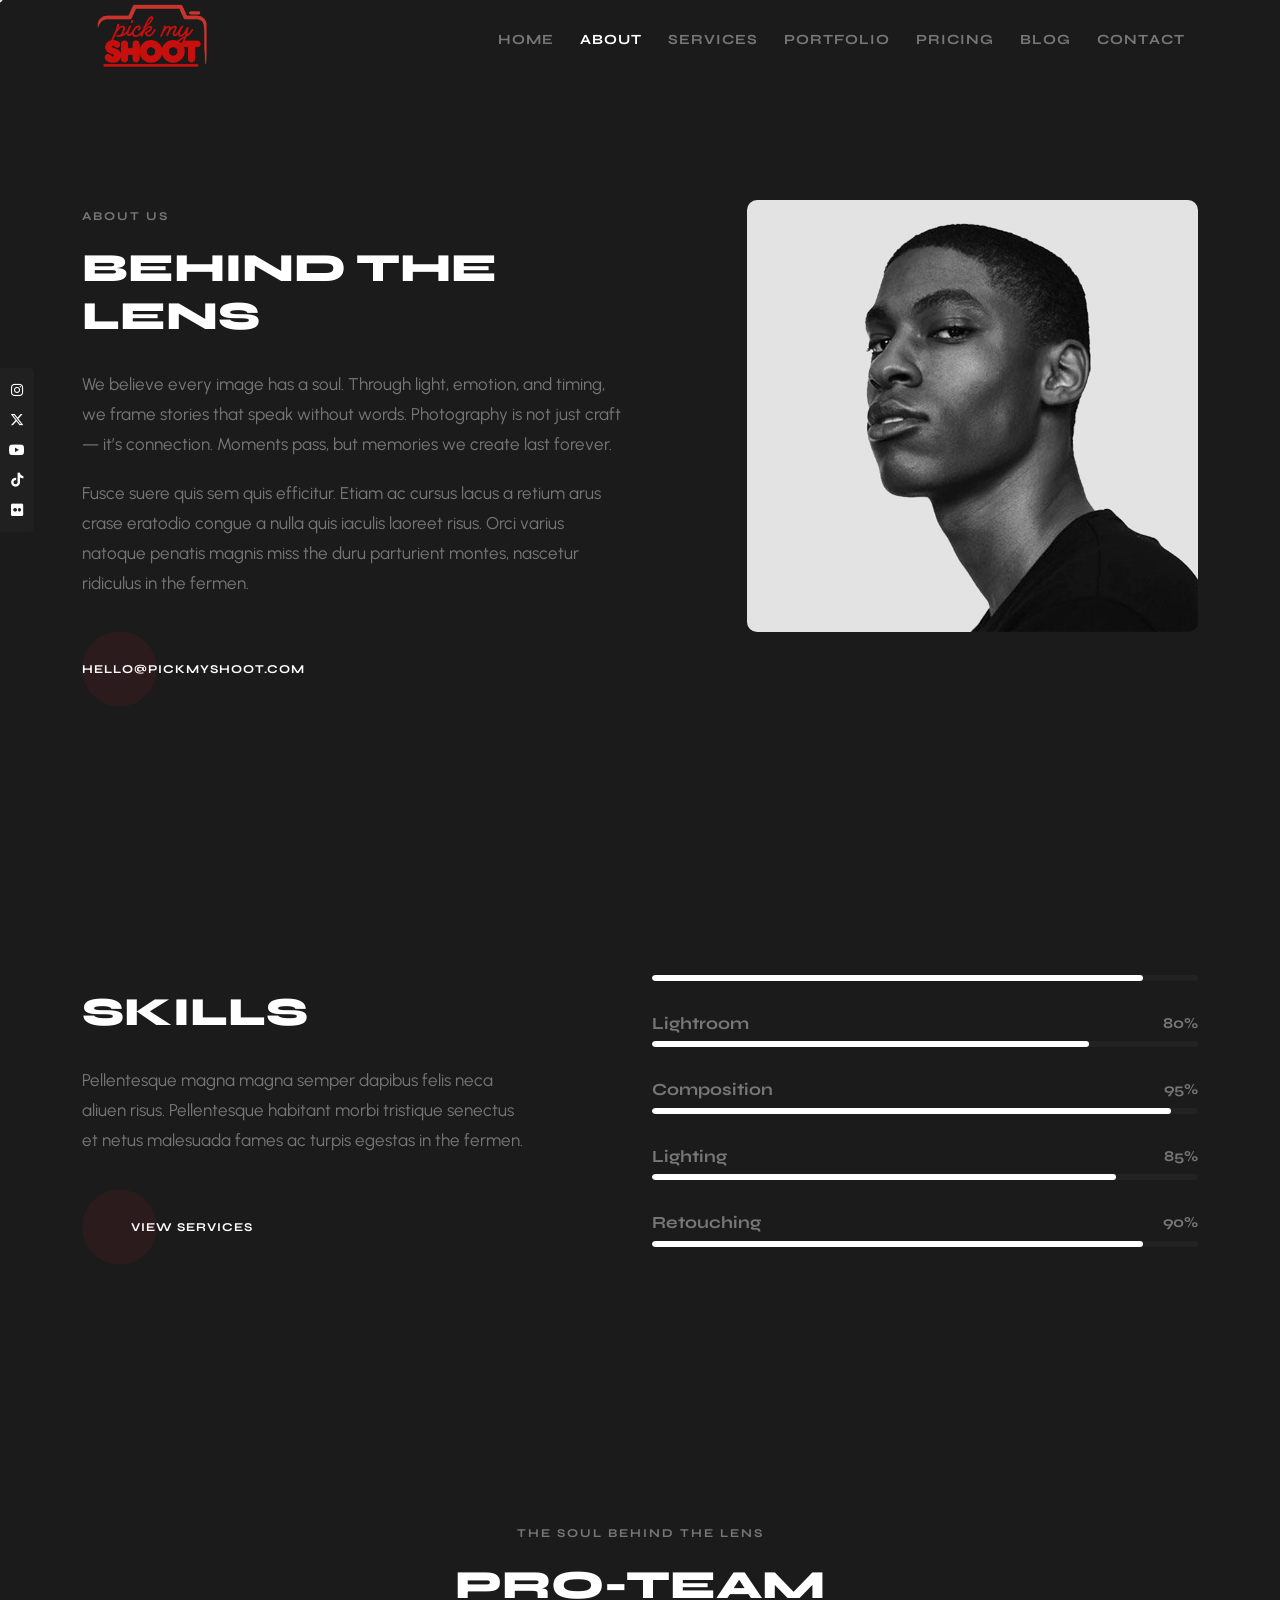
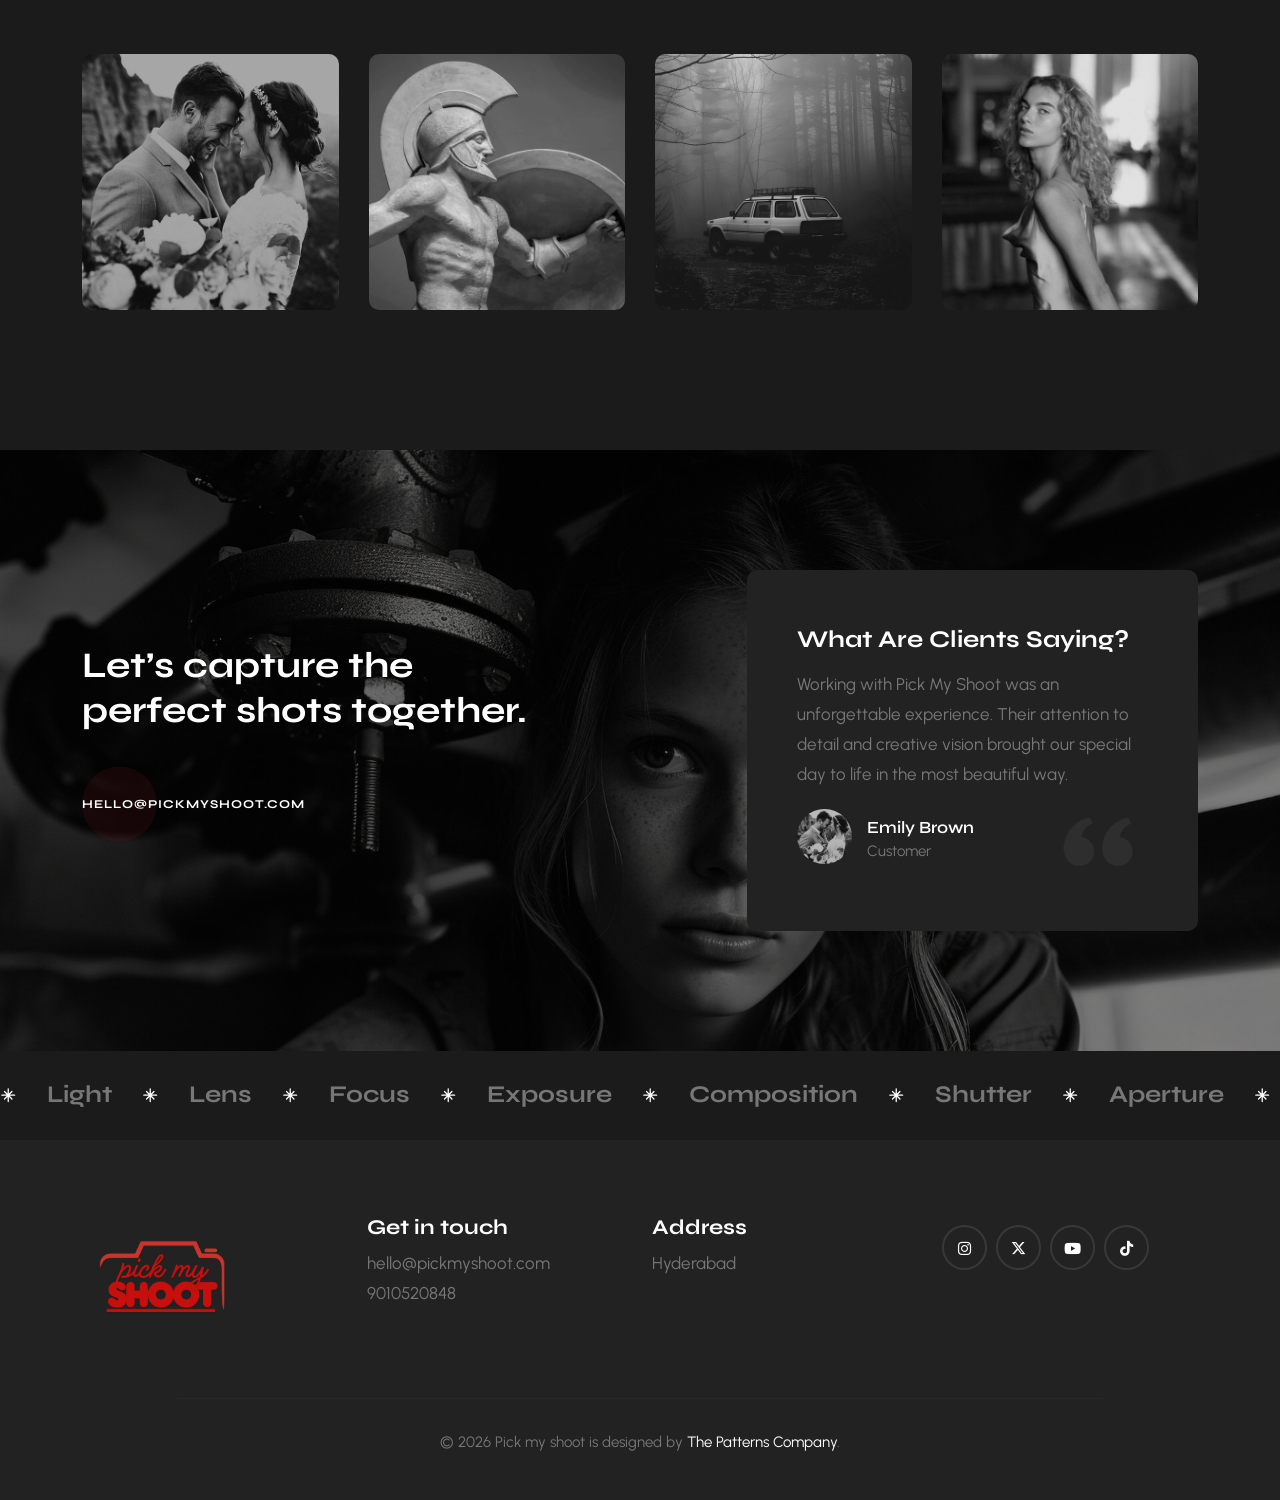
==== about.html @ 2ded4d7b "bbh" ====
<!DOCTYPE html>
<html lang="en">

<head>
    <meta charset="utf-8">
    <meta http-equiv="X-UA-Compatible" content="IE=edge">
    <meta name="viewport" content="width=device-width, initial-scale=1">
    <title>Pick My Shoot - Photography Portfolio</title>
    <meta name="description"
        content="Pick My Shoot is a modern and elegant photography portfolio platform designed for creatives, photographers, and visual artists.">
    <meta name="keywords" content="photography, portfolio, gallery, fullscreen, creative, responsive, pick my shoot">
    
    <link rel="icon" type="image/x-icon" href="asset/logo.png">
    <link rel="preconnect" href="https://fonts.googleapis.com">
    <link rel="preconnect" href="https://fonts.gstatic.com" crossorigin>
    <link
        href="https://fonts.googleapis.com/css2?family=Syne:wght@400..800&family=Urbanist:ital,wght@0,100..900;1,100..900&display=swap"
        rel="stylesheet">
    <link rel="stylesheet" href="css/plugins.css">
    <link rel="stylesheet" href="css/style.css">
</head>

<body>
    <!-- Preloader -->
    <div class="preloader-bg"></div>
    <div id="preloader">
        <div id="preloader-status">
            <div class="preloader-position loader"> <span></span> </div>
        </div>
    </div>
    <!-- Progress scroll totop -->
    <div class="progress-wrap cursor-pointer">
        <svg class="progress-circle svg-content" width="100%" height="100%" viewBox="-1 -1 102 102">
            <path d="M50,1 a49,49 0 0,1 0,98 a49,49 0 0,1 0,-98" />
        </svg>
    </div>
    <!-- Cursor -->
    <div class="cursor js-cursor"></div>
    <!-- Social Icons -->
    <div class="social-ico-block"> <a href="#" target="_blank" class="social-ico"><i
                class="fa-brands fa-instagram"></i></a> <a href="#" target="_blank" class="social-ico"><i
                class="fa-brands fa-x-twitter"></i></a> <a href="#" target="_blank" class="social-ico"><i
                class="fa-brands fa-youtube"></i></a> <a href="#" target="_blank" class="social-ico"><i
                class="fa-brands fa-tiktok"></i></a> <a href="#" target="_blank" class="social-ico"><i
                class="fa-brands fa-flickr"></i></a> </div>
    <!-- Navbar -->
    <nav class="navbar navbar-expand-lg">
        <div class="container">
            <!-- Logo -->
            <div class="logo-wrapper">
                <a class="logo" href="index.html"><img src="asset/logo.png" class="logo-img" alt=""></a>
                <!-- <div class="logo"><h2>Gl<span>oo</span>m</h2></div> -->
            </div>
            <!-- Button -->
            <button class="navbar-toggler collapsed" type="button" data-bs-toggle="collapse" data-bs-target="#navbar"
                aria-controls="navbar" aria-expanded="false" aria-label="Toggle navigation"> <span
                    class="navbar-toggler-icon"><i class="ti-menu"></i></span> </button>
            <!-- Menu -->
            <div class="collapse navbar-collapse" id="navbar">
                <ul class="navbar-nav ms-auto">
                    <li class="nav-item"><a class="nav-link" href="index.html"><span
                                class="rolling-text">Home</span></a></li>
                    <li class="nav-item"><a class="nav-link active" href="about.html"><span
                                class="rolling-text">About</span></a></li>
                    <li class="nav-item"><a class="nav-link" href="services.html"><span
                                class="rolling-text">Services</span></a></li>
                    <li class="nav-item"><a class="nav-link" href="portfolio.html"><span
                                class="rolling-text">Portfolio</span></a></li>
                    <li class="nav-item"><a class="nav-link" href="price.html"><span
                                class="rolling-text">Pricing</span></a></li>
                    <li class="nav-item"><a class="nav-link" href="blog.html"><span class="rolling-text">Blog</span></a>
                    </li>
                    <li class="nav-item"><a class="nav-link" href="contact.html"><span
                                class="rolling-text">Contact</span></a></li>
                </ul>
            </div>
        </div>
    </nav>
    <!-- About  -->
    <section class="section-padding">
        <div class="container">
            <div class="row">
                <div class="col-md-6">
                    <h6 class="wow" data-splitting>About Us</h6>
                    <h1 class="wow" data-splitting>Behind the lens</h1>
                    <p class="mt-30 wow fadeInUp" data-wow-delay="0.3s"> We believe every image has a soul. Through
                        light, emotion, and timing, we frame stories that speak without words. Photography is not just
                        craft — it’s connection. Moments pass, but memories we create last forever. </p>
                    <p class="wow fadeInUp" data-wow-delay="0.6s"> Fusce suere quis sem quis efficitur. Etiam ac cursus
                        lacus a retium arus crase eratodio congue a nulla quis iaculis laoreet risus. Orci varius
                        natoque penatis magnis miss the duru parturient montes, nascetur ridiculus in the fermen. </p>
                    <div class="btn-wrap wow fadeInUp text-left mt-30 mb-30" data-wow-delay="0.9s">
                        <div class="btn-link"> <a href="mailto:hello@pickmyshoot.com">hello@pickmyshoot.com</a> <span
                                class="btn-block color1 animation-bounce"></span> </div>
                    </div>
                </div>
                <div class="col-md-5 offset-md-1">
                    <div class="reveal-effect"><img src="images/about.jpg" class="img-fluid br-10px" alt="Pick My Shoot"
                            loading="lazy"></div>
                </div>
            </div>
        </div>
    </section>
    <!-- Skills -->
    <section id="skills" class="section-padding">
        <div class="container">
            <div class="row">
                <div class="col-md-5">
                    <h6 class="wow" data-splitting>Mastery in every frame</h6>
                    <h1 class="wow" data-splitting>Skills</h1>
                    <p class="mt-30 wow fadeInUp" data-wow-delay="0.3s"> Pellentesque magna magna semper dapibus felis
                        neca aliuen risus. Pellentesque habitant morbi tristique senectus et netus malesuada fames ac
                        turpis egestas in the fermen. </p>
                    <div class="btn-wrap wow fadeInUp text-left mt-30 mb-30" data-wow-delay="0.6s">
                        <div class="btn-link"> <a href="#">View services</a> <span
                                class="btn-block color1 animation-bounce"></span> </div>
                    </div>
                </div>
                <div class="col-md-6 offset-md-1">
                    <p class="bar-title wow fadeInUp" data-wow-delay="0.9s"> Photoshop <span class="percent">90%</span>
                    </p>
                    <div class="bar wow fadeInUp" data-wow-delay="1.2s">
                        <div class="bar-fill"></div>
                    </div>
                    <p class="bar-title wow fadeInUp" data-wow-delay="1.5s"> Lightroom <span class="percent">80%</span>
                    </p>
                    <div class="bar wow fadeInUp" data-wow-delay="1.8s">
                        <div class="bar-fill"></div>
                    </div>
                    <p class="bar-title wow fadeInUp" data-wow-delay="2.1s"> Composition <span
                            class="percent">95%</span> </p>
                    <div class="bar wow fadeInUp" data-wow-delay="2.4s">
                        <div class="bar-fill"></div>
                    </div>
                    <p class="bar-title wow fadeInUp" data-wow-delay="2.7s"> Lighting <span class="percent">85%</span>
                    </p>
                    <div class="bar wow fadeInUp" data-wow-delay="3.0s">
                        <div class="bar-fill"></div>
                    </div>
                    <p class="bar-title wow fadeInUp" data-wow-delay="3.3s"> Retouching <span class="percent">90%</span>
                    </p>
                    <div class="bar wow fadeInUp" data-wow-delay="3.6s">
                        <div class="bar-fill"></div>
                    </div>
                </div>
            </div>
        </div>
    </section>
    <!-- Team -->
    <section class="team section-padding">
        <div class="container">
            <div class="row">
                <div class="col-md-12 mb-45 text-center">
                    <h6 class="wow" data-splitting>The Soul Behind the Lens</h6>
                    <h1 class="wow" data-splitting>Pro-team</h1>
                </div>
            </div>
            <div class="row">
                <div class="col-md-12">
                    <div class="owl-carousel owl-theme">
                        <div class="item">
                            <div class="img"><a href="#"><img src="images/1.jpg" alt="" loading="lazy"></a></div>
                            <div class="bg"></div>
                            <div class="con">
                                <a href="#">
                                    <div class="title"><span>Olivia</span></div>
                                    <div class="subtitle"><span>Lead Photographer</span></div>
                                </a>
                            </div>
                        </div>
                        <div class="item">
                            <div class="img"><a href="#"><img src="images/2.jpg" alt="" loading="lazy"></a></div>
                            <div class="bg"></div>
                            <div class="con">
                                <a href="#">
                                    <div class="title"><span>James</span></div>
                                    <div class="subtitle"><span>Fashion Photographer</span></div>
                                </a>
                            </div>
                        </div>
                        <div class="item">
                            <div class="img"><a href="#"><img src="images/3.jpg" alt="" loading="lazy"></a></div>
                            <div class="bg"></div>
                            <div class="con">
                                <a href="#">
                                    <div class="title"><span>Sophia</span></div>
                                    <div class="subtitle"><span>Wedding Photographer</span></div>
                                </a>
                            </div>
                        </div>
                        <div class="item">
                            <div class="img"><a href="#"><img src="images/4.jpg" alt="" loading="lazy"></a></div>
                            <div class="bg"></div>
                            <div class="con">
                                <a href="#">
                                    <div class="title"><span>Frank</span></div>
                                    <div class="subtitle"><span>Portrait Photographer</span></div>
                                </a>
                            </div>
                        </div>
                        <div class="item">
                            <div class="img"><a href="#"><img src="images/01.jpg" alt="" loading="lazy"></a></div>
                            <div class="bg"></div>
                            <div class="con">
                                <a href="#">
                                    <div class="title"><span>Emma</span></div>
                                    <div class="subtitle"><span>Lighting Specialist</span></div>
                                </a>
                            </div>
                        </div>
                        <div class="item">
                            <div class="img"><a href="#"><img src="images/02.jpg" alt="" loading="lazy"></a></div>
                            <div class="bg"></div>
                            <div class="con">
                                <a href="#">
                                    <div class="title"><span>Emily</span></div>
                                    <div class="subtitle"><span>Drone Photographer</span></div>
                                </a>
                            </div>
                        </div>
                    </div>
                </div>
            </div>
        </div>
    </section>
    <!-- Testiominals -->
    <section id="testimonials" class="testimonials">
        <div class="background bg-img bg-imgfixed section-padding" data-overlay-dark="5"
            data-background="images/01.jpg">
            <div class="container">
                <div class="row align-items-center">
                    <!-- Work together -->
                    <div class="col-md-5 mb-30">
                        <h4 class="wow" data-splitting>Let’s capture the perfect shots together.</h4>
                        <div class="btn-wrap mt-30 text-left wow fadeInUp" data-wow-delay=".9s">
                            <div class="btn-link"><a href="mailto:hello@pickmyshoot.com">hello@pickmyshoot.com</a><span
                                    class="btn-block color3 animation-bounce"></span></div>
                        </div>
                    </div>
                    <!-- Testiominals -->
                    <div class="col-md-5 offset-md-2">
                        <div class="testimonials-box">
                            <h5>What Are Clients Saying?</h5>
                            <div class="owl-carousel owl-theme">
                                <div class="item">
                                    <p>Working with Pick My Shoot was an unforgettable experience. Their attention to
                                        detail and
                                        creative vision brought our special day to life in the most beautiful way.</p>
                                    <span class="quote"><img src="images/quot.png" alt="" loading="lazy"></span>
                                    <div class="info">
                                        <div class="author-img"> <img src="images/1.jpg" alt="" loading="lazy">
                                        </div>
                                        <div class="cont">
                                            <h6>Emily Brown</h6> <span>Customer</span>
                                        </div>
                                    </div>
                                </div>
                                <div class="item">
                                    <p>Working with Pick My Shoot was an unforgettable experience. Their attention to
                                        detail and
                                        creative vision brought our special day to life in the most beautiful way.</p>
                                    <span class="quote"><img src="images/quot.png" alt="" loading="lazy"></span>
                                    <div class="info">
                                        <div class="author-img"> <img src="images/2.jpg" alt="" loading="lazy">
                                        </div>
                                        <div class="cont">
                                            <h6>Jason White</h6> <span>Customer</span>
                                        </div>
                                    </div>
                                </div>
                            </div>
                        </div>
                    </div>
                </div>
            </div>
        </div>
    </section>
    <!-- Scrolling -->
    <div class="scrolling scrolling-ticker">
        <div class="wrapper">
            <div class="content"> <span><img src="images/asterisk-icon.svg" alt="" loading="lazy">Light</span>
                <span><img src="images/asterisk-icon.svg" alt="" loading="lazy">Lens</span> <span><img
                        src="images/asterisk-icon.svg" alt="" loading="lazy">Focus</span> <span><img
                        src="images/asterisk-icon.svg" alt="" loading="lazy">Exposure</span> <span><img
                        src="images/asterisk-icon.svg" alt="" loading="lazy">Composition</span> <span><img
                        src="images/asterisk-icon.svg" alt="" loading="lazy">Shutter</span> <span><img
                        src="images/asterisk-icon.svg" alt="" loading="lazy">Aperture</span> <span><img
                        src="images/asterisk-icon.svg" alt="" loading="lazy">Contrast</span> <span><img
                        src="images/asterisk-icon.svg" alt="" loading="lazy">Frame</span> <span><img
                        src="images/asterisk-icon.svg" alt="" loading="lazy">Portrai</span> <span><img
                        src="images/asterisk-icon.svg" alt="" loading="lazy">Capture</span> <span><img
                        src="images/asterisk-icon.svg" alt="" loading="lazy">Moment</span> <span><img
                        src="images/asterisk-icon.svg" alt="" loading="lazy">Perspective</span> <span><img
                        src="images/asterisk-icon.svg" alt="" loading="lazy">Emotion</span>
            </div>
            <div class="content"> <span><img src="images/asterisk-icon.svg" alt="" loading="lazy">Light</span>
                <span><img src="images/asterisk-icon.svg" alt="" loading="lazy">Lens</span> <span><img
                        src="images/asterisk-icon.svg" alt="" loading="lazy">Focus</span> <span><img
                        src="images/asterisk-icon.svg" alt="" loading="lazy">Exposure</span> <span><img
                        src="images/asterisk-icon.svg" alt="" loading="lazy">Composition</span> <span><img
                        src="images/asterisk-icon.svg" alt="" loading="lazy">Shutter</span> <span><img
                        src="images/asterisk-icon.svg" alt="" loading="lazy">Aperture</span> <span><img
                        src="images/asterisk-icon.svg" alt="" loading="lazy">Contrast</span> <span><img
                        src="images/asterisk-icon.svg" alt="" loading="lazy">Frame</span> <span><img
                        src="images/asterisk-icon.svg" alt="" loading="lazy">Portrai</span> <span><img
                        src="images/asterisk-icon.svg" alt="" loading="lazy">Capture</span> <span><img
                        src="images/asterisk-icon.svg" alt="" loading="lazy">Moment</span> <span><img
                        src="images/asterisk-icon.svg" alt="" loading="lazy">Perspective</span> <span><img
                        src="images/asterisk-icon.svg" alt="" loading="lazy">Emotion</span>
            </div>
        </div>
    </div>
    <!-- Footer -->
    <footer class="footer-section">
        <div class="container">
            <div class="row justify-content-center">
                <div class="col-lg-3 col-md-12"><a href="index.html"><img src="asset/logo.png" alt=""></a></div>
                <div class="col-lg-3 col-md-12">
                    <h5>Get in touch</h5>
                    <p>hello@pickmyshoot.com
                        <br>9010520848
                    </p>
                </div>
                <div class="col-lg-3 col-md-12">
                    <h5>Address</h5>
                    <p>Hyderabad</p>
                </div>
                <div class="col-lg-3 col-md-12">
                    <ul class="footer-social-link">
                        <li><a href="#" target="_blank"><i class="fa-brands fa-instagram"></i></a></li>
                        <li><a href="#" target="_blank"><i class="fa-brands fa-x-twitter"></i></a></li>
                        <li><a href="#" target="_blank"><i class="fa-brands fa-youtube"></i></a></li>
                        <li><a href="#" target="_blank"><i class="fa-brands fa-tiktok"></i></a></li>
                    </ul>
                </div>
            </div>
            <div class="row justify-content-center">
                <div class="col-md-10 text-center">
                    <p class="mb-0 copyright">© 2026 Pick my shoot is designed by <a href="https://thepatternscompany.com/"
                            target="_blank">The Patterns Company</a>.</p>
                </div>
            </div>
        </div>
    </footer>
    <!-- jQuery -->
    <script src="js/jquery-3.7.1.min.js"></script>
    <script src="js/jquery-migrate-3.5.0.min.js"></script>
    <script src="js/imagesloaded.pkgd.min.js"></script>
    <script src="js/jquery.isotope.v3.0.2.js"></script>
    <script src="js/popper.min.js"></script>
    <script src="js/bootstrap.min.js"></script>
    <script src="js/owl.carousel.min.js"></script>
    <script src="js/jquery.magnific-popup.min.js"></script>
    <script src="js/YouTubePopUp.js"></script>
    <script src="js/jquery.easing.1.3.js"></script>
    <script src="js/scrollIt.min.js"></script>
    <script src="js/wow.js"></script>
    <script src="js/custom.js"></script>
</body>

</html>
---- css/style.css ----
/* ------------------------------------------------
1. General style
2. Owl-Theme custom style
3. Preloader style
4. Cursor & Drag style
5. Navbar style
6. Header style
7. Parallax Header style
8. Slider Fade & Slider style
9. Video Background style
10. Kenburns SlideShow style
11. For Images Reveal Effect style
12. Text Animation style
13. For Images Imago Effect style
14. Scrolling Style
15. Page Header Banner style
16. Section style
17. Team style
18. Team Details style
19. Skills Bar style
20. Services style
21. Portfolio style
22. Process style
23. Process 2 style
24. Gallery style
25. Gallery 2 style
26. Price style
27. YouTube PopUp style
28. Gallery Video style
29. Accordion Box (for Faqs) style
30. Testimonials style
31. Blog style
32. Post style
33. Prev and Next style
34. 404 Page style
35. Contact style
36. Button style
37. Social Icons style
38. toTop Button style
39. Footer style
40. Overlay Effect Bg Image style
41. Media Query style
------------------------------------------------ */

/* ======= General style ======= */
html,
body {
    -moz-osx-font-smoothing: grayscale;
    -webkit-font-smoothing: antialiased;
    -moz-font-smoothing: antialiased;
    font-smoothing: antialiased;
}
body {
    font-family: 'Urbanist', sans-serif;
    color: #777;
    font-size: 17px;
    line-height: 1.75em;
    font-weight: 400;
    background: #1b1b1b;
}
img {
    width: 100%;
    height: auto;
}
/* typography */
/* headings */
h1 {
    font-size: 60px;
}
h2 {
    font-size: 48px;
}
h3 {
    font-size: 36px;
}
h4 {
    font-size: 30px;
}
h5 {
    font-size: 24px;
}
h6 {
    font-size: 21px;
}
h1,
h2,
h3,
h4,
h5,
h6 {
    color: #777;
    font-family: 'Syne', sans-serif;
    font-weight: 700;
    line-height: 1.25em;
}
/* paragraph */
p {
    font-family: 'Urbanist', sans-serif;
    font-size: 17px;
    line-height: 1.75em;
    margin: 0 0 20px;
    color: #777;
    font-weight: 400;
}
/* lists */
ul {
    list-style-type: none;
}
/* links */
a {
    color: #fff;
    text-decoration: none;
}
a:hover {
    text-decoration: none;
    color: #fff;
}
a:link {
    text-decoration: none;
}
a:focus {
    outline: none;
}
img {
    width: 100%;
    height: auto;
    width: 100%;
    height: auto;
    -webkit-transition: all 0.5s;
    -o-transition: all 0.5s;
    transition: all 0.5s;
}
/* form element */
button,
input,
optgroup,
select,
textarea {
    font-family: 'Syne', sans-serif;
}
input[type="password"]:focus,
input[type="email"]:focus,
input[type="text"]:focus,
input[type="file"]:focus,
input[type="radio"]:focus,
input[type="checkbox"]:focus,
textarea:focus {
    outline: none;
}
input[type="password"],
input[type="email"],
input[type="text"],
input[type="file"],
textarea {
    max-width: 100%;
    margin-bottom: 20px;
    padding: 15px 0;
    height: auto;
    background-color: transparent;
    -webkit-box-shadow: none;
    box-shadow: none;
    border-width: 0 0 2px;
    border-style: solid;
    display: block;
    width: 100%;
    line-height: 1.5em;
    font-family: 'Syne', sans-serif;
    font-size: 17px;
    font-weight: 400;
    color: #777;
    background-image: none;
    border-bottom: 2px solid rgba(255, 255, 255, 0.05);
    border-color: ease-in-out .15s, box-shadow ease-in-out .15s;
}
input:focus,
textarea:focus {
    border-bottom-width: 2px;
    border-color: #fff;
}
/* submit and alert success  */
input[type="submit"],
input[type="reset"],
input[type="button"],
button {
    font-family: 'Syne', sans-serif;
    font-size: 17px;
    font-weight: 400;
    text-shadow: none;
    -webkit-box-shadow: none;
    box-shadow: none;
    line-height: 1.75em;
    -webkit-transition: background-color .15s ease-out;
    transition: background-color .15s ease-out;
    border: none;
    color: #777;
    background: #222222;
    padding: 17px 34px;
    position: relative;
    overflow: hidden;
    cursor: pointer;
}
input[type="submit"]:hover,
input[type="reset"]:hover,
input[type="button"]:hover,
button:hover {
    background: #222222;
    color: #fff;
    border: none;
}
button.mfp-close:hover,
button.mfp-arrow:hover {
    background: transparent;
}
.alert-success {
    background: transparent;
    color: #777;
    border: 2px solid rgba(255, 255, 255, 0.05);
    border-radius: 0px;
}
select {
    padding: 10px;
    border-radius: 5px;
}
th,
tr,
td {
    padding: 10px 0;
}
input[type="radio"],
input[type="checkbox"] {
    display: inline;
}
/* placeholder */
::-webkit-input-placeholder {
    color: #777;
    font-size: 17px;
    font-weight: 400;
}
:-moz-placeholder {
    color: #777;
}
::-moz-placeholder {
    color: #777;
    opacity: 1;
}
:-ms-input-placeholder {
    color: #777;
}

.js .animate-box {
    opacity: 0;
}

/* important css */
.valign {
    display: -webkit-box;
    display: -ms-flexbox;
    display: flex;
    -webkit-box-align: center;
    -ms-flex-align: center;
    align-items: center;
}
.v-middle {
    position: absolute;
    width: 100%;
    top: 50%;
    left: 0;
    -webkit-transform: translate(0%, -50%);
    transform: translate(0%, -50%);
}
.v-middle.zindex-1 {
    z-index: 1;
}
.pb-0 {
    padding-bottom: 0px !important;
}
.pt-0 {
    padding-top: 0px !important;
}
.pt-90 {
    padding-top: 90px !important;
}
.pt-120 {
    padding-top: 120px !important;
}
.pb-90 {
    padding-bottom: 90px !important;
}
.pb-120 {
    padding-bottom: 120px !important;
}
.mt-15 {
    margin-top: 15px;
}
.mt-20 {
    margin-top: 20px;
}
.mt-25 {
    margin-top: 25px;
}
.mt-30 {
    margin-top: 30px;
}
.mt-45 {
    margin-top: 45px;
}
.mt-60 {
    margin-top: 60px;
}
.mb-30 {
    margin-bottom: 30px;
}
.mb-25 {
    margin-bottom: 25px;
}
.mb-45 {
    margin-bottom: 45px;
}
.mb-60 {
    margin-bottom: 60px;
}
.mb-90 {
    margin-bottom: 90px;
}
.bg-fixed {
    background-attachment: fixed;
}
.bg-img {
    background-size: cover;
    background-repeat: no-repeat;
}
.bg-img-position-top {
    background-position: top;
}
.bg-img-position-left {
    background-position: left;
}
.ontop {
    position: relative;
    z-index: 7;
}
.rest {
    padding: 0 !important;
    margin: 0 !important;
}
.d-flex {
    display: flex !important;
}
.full-width {
    width: 100% !important;
}
/* list style */
.ullist {
    display: grid;
    font-size: 17px;
}
.ullist ul {
    position: relative;
    float: left;
    padding: 0px;
}
.ullist ul li {
    position: relative;
    line-height: 1.5em;
    margin-bottom: 10px;
    padding-left: 25px;
}
.ullist ul li:before {
    content: "\e64c";
    font-family: "Themify";
    position: absolute;
    left: 0;
    top: -1px;
    color: #fff;
    font-weight: 400;
    font-size: 13px;
}
.br-10px {
    border-radius: 10px;
}
/* bg img fixed style */
.bg-img {
    background-size: cover;
    background-repeat: no-repeat;
}
.bg-imgfixed {
    background-attachment: fixed;
}
.br-5px {
    border-radius: 5px;
}
.br-10px {
    border-radius: 10px;
}
/* image grayscale */
.img-grayscale img {
    -webkit-filter: grayscale(100%);
    -webkit-transition: .4s ease-in-out;
    -moz-filter: grayscale(100%);
    -moz-transition: .4s ease-in-out;
    -o-filter: grayscale(100%);
    -o-transition: .4s ease-in-out
}
.img-grayscale:hover img {
    -webkit-filter: grayscale(0%);
    -moz-filter: grayscale(0%);
    -o-filter: grayscale(0%)
}

/* ======= Owl-Theme custom style ======= */
.owl-theme {
    position: relative;
}
.owl-theme .owl-nav.disabled + .owl-dots {
    margin-top: 20px;
    line-height: 1.5;
    display: block;
    outline: none;
}
.owl-theme .owl-dots {
    margin-top: 20px;
}
.owl-theme .owl-dots .owl-dot span {
    width: 15px;
    height: 15px;
    margin: 0 3px;
    border-radius: 50%;
    background: #333;
    border: 1px solid #333;
}
.owl-theme .owl-dots .owl-dot.active span,
.owl-theme .owl-dots .owl-dot:hover span {
    background: #777;
    border: 1px solid #777;
}
/* owl-nav */
.owl-theme .owl-nav {
    position: absolute;
    top: 38%;
    left: 50%;
    width: 100vw; /* tarayıcı genişliği */
    transform: translate(-50%, -50%);
    pointer-events: none;
}
/* button */
.owl-theme .owl-nav [class*=owl-] {
    position: absolute;
    width: 55px;
    height: 55px;
    line-height: 48px;
    background: rgba(255, 255, 255, 0.05);
    border-radius: 50%;
    color: #fff;
    font-size: 12px;
    cursor: pointer;
    transition: all 0.2s ease-in-out;
    opacity: 0;
    pointer-events: all;
}
.owl-theme .owl-nav [class*=owl-]:hover {
    background: #fff;
    color: #222;
}
.owl-theme:hover .owl-nav [class*=owl-] {
    opacity: 1;
}
/* prev-next */
.owl-theme .owl-prev {
    position: absolute;
    left: 35px;
}
.owl-theme .owl-next {
    position: absolute;
    right: 35px;
}
.owl-theme .owl-nav {
    z-index: 10;
}
.owl-theme .owl-prev span,
.owl-theme .owl-next span {
    position: absolute;
    top: 50%;
    left: 50%;
    transform: translate(-50%, -50%);
}
@media (max-width: 768px) {
    .owl-theme .owl-nav {
        width: 100%;
    }
    .owl-theme .owl-prev {
        left: 10px;
    }
    .owl-theme .owl-next {
        right: 10px;
    }
}
.testimonials .owl-theme .owl-nav {
    display: none !important;
}


/* ======= Preloader style ======= */
.preloader-bg,
#preloader {
    position: fixed;
    width: 100%;
    height: 100%;
    overflow: hidden;
    background: #1b1b1b;
    z-index: 999999;
}
#preloader {
    display: table;
    table-layout: fixed;
}
#preloader-status {
    display: table-cell;
    vertical-align: middle;
}
.preloader-position {
    position: relative;
    margin: 0 auto;
    text-align: center;
    -webkit-box-sizing: border-box;
    -moz-box-sizing: border-box;
    -ms-box-sizing: border-box;
    -o-box-sizing: border-box;
    box-sizing: border-box;
}
.loader {
    position: relative;
    width: 80px;
    height: 80px;
    left: 50%;
    top: auto;
    margin-left: -40px;
    margin-top: 2px;
    -webkit-animation: rotate 1s infinite linear;
    -moz-animation: rotate 1s infinite linear;
    -ms-animation: rotate 1s infinite linear;
    -o-animation: rotate 1s infinite linear;
    animation: rotate 1s infinite linear;
    border: 2px solid #282828;
    -webkit-border-radius: 50%;
    -moz-border-radius: 50%;
    -ms-border-radius: 50%;
    -o-border-radius: 50%;
    border-radius: 50%;
}
.loader span {
    position: absolute;
    width: 80px;
    height: 80px;
    top: -2px;
    left: -2px;
    border: 2px solid transparent;
    border-top: 2px solid #fff;
    -webkit-border-radius: 50%;
    -moz-border-radius: 50%;
    -ms-border-radius: 50%;
    -o-border-radius: 50%;
    border-radius: 50%;
}
@-webkit-keyframes rotate {
    0% {
        -webkit-transform: rotate(0deg);
    }
    100% {
        -webkit-transform: rotate(360deg);
    }
}
@keyframes rotate {
    0% {
        transform: rotate(0deg);
    }
    100% {
        transform: rotate(360deg);
    }
}


/* ======= Cursor & Drag style  ======= */
.cursor {
    position: fixed;
    top: -40px;
    left: -40px;
    pointer-events: none;
    z-index: 9999;
    mix-blend-mode: difference;
}
.cursor:before {
    content: "";
    width: 75px;
    height: 75px;
    display: flex;
    flex-wrap: wrap;
    justify-content: center;
    align-items: center;
    border-radius: 50%;
    background: #fff;
    border: 1px solid #fff;
    transition: all ease 0.15s;
    transform: scale(0.15);
}
.cursor.light:before {
    transform: scale(1);
    background: transparent;
}
.cursor.drag {
    mix-blend-mode: unset;
}
.cursor.drag:before {
    transform: scale(1);
    background: #fff;
    border-color: transparent;
}
.cursor.drag:before {
    content: "\e658";
    font-family: "Themify";
    font-size: 21px;
    color: #1b1b1b;
}
.line {
    fill: none;
    stroke: #fff;
    stroke-width: 3;
    transition: stroke-dasharray 600ms cubic-bezier(0.4, 0, 0.2, 1), stroke-dashoffset 600ms cubic-bezier(0.4, 0, 0.2, 1);
}


/* ======= Navbar style ======= */
.navbar {
    display: flex;
    align-items: center;
    position: relative;
    margin-top: 0;
    left: 0;
    top: 0;
    width: 100%;
    background: #1b1b1b;
    z-index: 99;
    padding-right: 0;
    padding-left: 0;
    padding-top: 0;
    padding-bottom: 0;
    height: 80px;
    border: none;
}
.navbar-toggler-icon {
    background-image: none;
}
.navbar .navbar-toggler-icon,
.navbar .icon-bar {
    color: #fff;
}
.navbar .navbar-nav .nav-link {
    font-family: "Syne", sans-serif;
    font-size: 14px;
    font-weight: 700;
    color: #777;
    margin: 1px;
    -webkit-transition: all .4s;
    transition: all .4s;
    padding-right: 12px;
    padding-left: 12px;
    text-transform: uppercase;
    line-height: 10px !important;
    letter-spacing: 1px;
    
    display: flex;
}
.navbar .navbar-nav .nav-link .rolling-text {
    height: 30px;
    line-height: 30px;
}
.navbar .navbar-nav .nav-link.nav-color {
    color: #fff;
}
.navbar .navbar-nav .nav-link:hover {
    color: #fff;
}
.navbar .navbar-nav .active {
    color: #fff !important;
}
.navbar .navbar-nav .active i {
    color: #fff;
}
.nav-scroll {
    background: #222;
    padding: 0;
    position: fixed;
    top: -100px;
    left: 0;
    width: 100%;
    -webkit-transition: -webkit-transform .5s;
    transition: -webkit-transform .5s;
    transition: transform .5s;
    transition: transform .5s, -webkit-transform .5s;
    -webkit-transform: translateY(100px);
    transform: translateY(100px);
    border: none;
    margin-top: 0;
    height: 70px;
    box-shadow: 0 2px 10px rgba(0, 0, 0, 0.3);
}
.nav-scroll .navbar-toggler-icon,
.nav-scroll .icon-bar {
    color: #fff;
}
.nav-scroll .navbar-nav .nav-link {
    color: #777;
}
.nav-scroll .navbar-nav .active,
.nav-scroll .navbar-nav .active i {
    color: #fff !important;
}
.nav-scroll .navbar-nav .logo {
    padding: 15px 0;
    color: #fff;
}
.nav-scroll .dropdown .nav-link i {
    color: #777;
}
.nav-scroll .logo-img {
    width: 130px;
}
.nav-scroll .logo-img {
    margin-bottom: 0px;
}
.nav-scroll .logo-wrapper h2 {
    display: block;
    width: 100%;
    margin-bottom: 0;
}
.nav-scroll .logo-wrapper span {
    color: #777;
}
.nav-scroll .logo-wrapper {}
.logo-wrapper {
    display: flex;
    align-items: center;
}
.logo-wrapper h2 {
    font-family: "Syne", sans-serif;
    font-size: 24px;
    font-weight: 800;
    display: block;
    width: 100%;
    position: relative;
    color: #fff;
    margin-bottom: 0;
    text-transform: uppercase;
}
.logo-wrapper span {
    color: #777;
}
.logo {
    padding: 0;
}
.logo-img {
    width: 140px;
    margin-bottom: 0px;
}
.dropdown .nav-link i {
    padding-left: 2px;
    font-size: 9px;
    font-weight: normal;
    color: #777;
    transition: all 0.3s ease-in-out 0s;
    line-height: 30px;
}
.dropdown .nav-link:hover i {
    color: #fff;
}
.navbar .dropdown-menu .dropdown-item {
    padding: 7px 0;
    font-family: "Urbanist", sans-serif;
    font-size: 17px;
    font-weight: 400;
    color: #777;
    position: relative;
    -webkit-transition: all .4s;
    transition: all .4s;
    background-color: transparent;
}
.navbar .dropdown-menu .dropdown-item span {
    display: block;
    cursor: pointer;
}
.navbar .dropdown-menu .dropdown-item i {
    padding: 13px 0 0 5px;
    font-size: 9px;
    font-weight: 400;
    float: right;
}
.navbar .dropdown-menu .dropdown:hover > .dropdown-item,
.navbar .dropdown-menu .dropdown-item.active,
.navbar .dropdown-menu .dropdown-item:hover {
    color: #fff;
}
.navbar .dropdown-toggle::after {
    display: none;
}
.navbar .dropdown-menu li {
    border-bottom: 1px solid rgba(255, 255, 255, 0.01);
}
.navbar .dropdown-menu li:last-child {
    border-bottom: none;
}
/* li hover */
.navbar .dropdown-menu li {
    position: relative;
    display: block;
    -webkit-transition: all 500ms ease;
    transition: all 500ms ease;
}
.navbar .dropdown-menu li:hover {
    padding-left: 5px;
}
.navbar .dropdown-menu .dropdown-menu.pull-left {
    top: 0;
    left: auto;
    right: 100%;
}
/* Navbar Media Query */
@media screen and (min-width: 992px) {
    .navbar .dropdown-menu {
        display: block;
        opacity: 0;
        visibility: hidden;
        -webkit-transform: translateY(20px);
        transform: translateY(20px);
        width: 210px;
        padding: 15px 20px;
        border-radius: 4px;
        border: 0;
        background-color: #222;
        -webkit-transition: all .3s;
        transition: all .3s;
    }
    .navbar .dropdown-menu .dropdown-menu {
        left: calc(100% + 5px);
        top: -13px;
        right: auto;
        min-width: 210px;
        transform: translateY(0);
    }
    .navbar .dropdown:hover > .dropdown-menu {
        opacity: 1;
        visibility: visible;
        -webkit-transform: translateY(0);
        transform: translateY(0);
    }
}

/* Backdrop for Mobile Menu */
.navbar-backdrop {
    position: fixed;
    top: 0;
    left: 0;
    width: 100%;
    height: 100%;
    background: rgba(0, 0, 0, 0.7);
    z-index: 999;
    opacity: 0;
    visibility: hidden;
    transition: all 0.4s ease;
}
.navbar-backdrop.show {
    opacity: 1;
    visibility: visible;
}

/* Toggler Icon Animation */
.navbar-toggler[aria-expanded="true"] .ti-menu:before {
    content: "\e646"; /* themify ti-close icon */
}
        transform: translateY(0);
    }
}
@media screen and (max-width: 991px) {
    .navbar {
        padding-left: 0px;
        padding-right: 0px;
        background: #1b1b1b;
        padding-top: 0px;
        padding-bottom: 0px;
        margin-top: 0;
        height: 100px;
    }
    .nav-scroll {
        background: #1b1b1b;
    }
    .logo-wrapper {
        float: left;
        padding: 30px 15px;
    }
    .nav-scroll .logo-wrapper {
        padding: 30px 15px;
        background-color: transparent;
    }
    .nav-scroll .logo-img {
        width: 160px;
    }
    .navbar .logo {
        text-align: left;
        margin-left: 0px;
    }
    .nav-scroll .logo {}
    .logo-img {
        margin-bottom: 0px;
        width: 160px;
    }
    .navbar button {
        margin-right: 0px;
        outline: none !important;
        background: transparent;
        margin-top: 10px;
        border: none;
    }
    .navbar button:hover {
        background: transparent;
    }
    .navbar button:active,
    .navbar button:focus,
    .navbar button:hover {
        background: transparent;
        outline: none;
        color: transparent !important;
    }
    .navbar .container {
        /* max-width: 100%; */
        padding: 0;
    }
    .navbar .nav-link {
        margin: 0px auto !important;
    }
    .navbar .navbar-nav .nav-link {
        color: #777;
    }
    .nav-scroll .navbar-collapse .nav-link {
        color: #777 !important;
    }
    .nav-scroll .navbar-collapse .active {
        color: #fff !important;
    }
    .nav-scroll .navbar-collapse .rolling-text {
        color: #777 !important;
    }
    .nav-scroll .navbar-collapse .active .rolling-text,
    .nav-scroll .navbar-collapse .rolling-text:hover {
        color: #fff !important;
    }
    .navbar .dropdown-menu .dropdown-item {
        padding: 0 15px;
        font-size: 17px;
        line-height: 40px;
    }
    .navbar .dropdown-menu .dropdown-item.dropdown-toggle {
        font-weight: 400;
    }
    .navbar .dropdown-submenu .dropdown-toggle::after {
        right: 15px;
        font-size: 14px;
    }
    .navbar .dropdown-submenu:hover > .dropdown-toggle::after {
        transform: rotate(0deg);
    }
    .navbar .dropdown-submenu .dropdown-toggle.show::after {
        transform: rotate(90deg);
    }
    .navbar .dropdown-menu {
        border: none;
        padding: 0;
        border-radius: 0;
        margin: 0;
        background: #1b1b1b;
    }
    .navbar .dropdown-submenu .dropdown-menu {
        margin: 0;
        padding: 0 0 0 20px;
    }
    .navbar .dropdown-menu li a {
        padding: 0 15px;
    }
    .navbar .navbar-nav .nav-link {
        padding-right: 0px;
        padding-left: 0px;
    }
    .navbar .navbar-collapse {
        max-height: 450px;
        overflow: auto;
        background: #1b1b1b;
        text-align: left;
        padding: 20px;
    }
    .dropdown .nav-link i {
        color: #777;
    }
}
/* rolilng text */
.rolling-text {
    display: inline-block;
    overflow: hidden;
    line-height: 50px;
    height: 50px;
}
.rolling-text.butn {
    padding: 0 35px;
}
.social-text .rolling-text {
    line-height: 30px;
    height: 30px;
}
.rolling-text:hover .letter,
.rolling-text.play .letter {
    -webkit-transform: translateY(-100%);
    -ms-transform: translateY(-100%);
    transform: translateY(-100%);
}
.rolling-text .letter {
    display: inline-block;
    -webkit-transition: -webkit-transform 0.5s cubic-bezier(0.76, 0, 0.24, 1);
    transition: -webkit-transform 0.5s cubic-bezier(0.76, 0, 0.24, 1);
    -o-transition: transform 0.5s cubic-bezier(0.76, 0, 0.24, 1);
    transition: transform 0.5s cubic-bezier(0.76, 0, 0.24, 1);
    transition: transform 0.5s cubic-bezier(0.76, 0, 0.24, 1), -webkit-transform 0.5s cubic-bezier(0.76, 0, 0.24, 1);
}
.letter:nth-child(1) {
    -webkit-transition-delay: 0s;
    -o-transition-delay: 0s;
    transition-delay: 0s;
}
.letter:nth-child(2) {
    -webkit-transition-delay: 0.015s;
    -o-transition-delay: 0.015s;
    transition-delay: 0.015s;
}
.letter:nth-child(3) {
    -webkit-transition-delay: 0.03s;
    -o-transition-delay: 0.03s;
    transition-delay: 0.03s;
}
.letter:nth-child(4) {
    -webkit-transition-delay: 0.045s;
    -o-transition-delay: 0.045s;
    transition-delay: 0.045s;
}
.letter:nth-child(5) {
    -webkit-transition-delay: 0.06s;
    -o-transition-delay: 0.06s;
    transition-delay: 0.06s;
}
.letter:nth-child(6) {
    -webkit-transition-delay: 0.075s;
    -o-transition-delay: 0.075s;
    transition-delay: 0.075s;
}
.letter:nth-child(7) {
    -webkit-transition-delay: 0.09s;
    -o-transition-delay: 0.09s;
    transition-delay: 0.09s;
}
.letter:nth-child(8) {
    -webkit-transition-delay: 0.105s;
    -o-transition-delay: 0.105s;
    transition-delay: 0.105s;
}
.letter:nth-child(9) {
    -webkit-transition-delay: 0.12s;
    -o-transition-delay: 0.12s;
    transition-delay: 0.12s;
}
.letter:nth-child(10) {
    -webkit-transition-delay: 0.135s;
    -o-transition-delay: 0.135s;
    transition-delay: 0.135s;
}
.letter:nth-child(11) {
    -webkit-transition-delay: 0.15s;
    -o-transition-delay: 0.15s;
    transition-delay: 0.15s;
}
.letter:nth-child(12) {
    -webkit-transition-delay: 0.165s;
    -o-transition-delay: 0.165s;
    transition-delay: 0.165s;
}
.letter:nth-child(13) {
    -webkit-transition-delay: 0.18s;
    -o-transition-delay: 0.18s;
    transition-delay: 0.18s;
}
.letter:nth-child(14) {
    -webkit-transition-delay: 0.195s;
    -o-transition-delay: 0.195s;
    transition-delay: 0.195s;
}
.letter:nth-child(15) {
    -webkit-transition-delay: 0.21s;
    -o-transition-delay: 0.21s;
    transition-delay: 0.21s;
}
.letter:nth-child(16) {
    -webkit-transition-delay: 0.225s;
    -o-transition-delay: 0.225s;
    transition-delay: 0.225s;
}
.letter:nth-child(17) {
    -webkit-transition-delay: 0.24s;
    -o-transition-delay: 0.24s;
    transition-delay: 0.24s;
}
.letter:nth-child(18) {
    -webkit-transition-delay: 0.255s;
    -o-transition-delay: 0.255s;
    transition-delay: 0.255s;
}
.letter:nth-child(19) {
    -webkit-transition-delay: 0.27s;
    -o-transition-delay: 0.27s;
    transition-delay: 0.27s;
}
.letter:nth-child(20) {
    -webkit-transition-delay: 0.285s;
    -o-transition-delay: 0.285s;
    transition-delay: 0.285s;
}
.letter:nth-child(21) {
    -webkit-transition-delay: 0.3s;
    -o-transition-delay: 0.3s;
    transition-delay: 0.3s;
}


/* ======= Header style ======= */
.header {
    min-height: calc(100vh - 100px);
    overflow: hidden;
}
.header .caption .o-hidden {
    display: inline-block;
}
.header .caption[data-overlay-dark] h1,
.header .caption h1 {
    position: relative;
    font-family: 'Syne', sans-serif;
    font-size: 70px;
    line-height: 1em;
    font-weight: 800;
    text-transform: uppercase;
    margin-bottom: 15px;
    color: #fff;
    text-shadow: 2px 2px #222222;
    -webkit-animation-delay: .2s;
    animation-delay: .2s;
}
.header .caption[data-overlay-dark] h6,
.header .caption h6 {
    display: inline-block;
    text-transform: uppercase;
    font-family: 'Syne', sans-serif;
    font-weight: 700;
    font-size: 14px;
    letter-spacing: 2px;
    color: #fff;
    margin-bottom: 0px;
    -webkit-animation-delay: .5s;
    animation-delay: .5s;
}
.header .caption .btn-wrap {
    -webkit-animation-delay: .9s;
    animation-delay: .9s;
}
@media screen and (max-width: 991px) {
    .header .caption h1 {
        font-size: 40px;
    }
}


/* ======= Parallax Header style ======= */
.parallax-header {
    min-height: calc(100vh - 100px);
    background-position: center;
    background-position: 50% 0 !important;
}
.parallax-header.full-height {
    min-height: calc(100vh - 100px);
    background-position: center;
}
.parallax-header[data-overlay-dark] h6,
.parallax-header h6 {
    display: inline-block;
    text-transform: uppercase;
    font-family: 'Syne', sans-serif;
    font-weight: 700;
    font-size: 14px;
    letter-spacing: 2px;
    color: #fff;
    margin-bottom: 0px;
}
.parallax-header[data-overlay-dark] h1,
.parallax-header h1 {
    position: relative;
    font-family: 'Syne', sans-serif;
    font-size: 70px;
    line-height: 1em;
    font-weight: 800;
    text-transform: uppercase;
    margin-bottom: 15px;
    color: #fff;
    text-shadow: 2px 2px #222222;
}
@media screen and (max-width: 991px) {
    .parallax-header[data-overlay-dark] h1,
    .parallax-header h1 {
        font-size: 40px;
    }
    .md-hide {
        display: none;
    }
}

@media screen and (max-width: 768px) {
    .parallax-header {
        background-attachment: scroll;
    }
}


/* ======= Slider Fade & Slider style ====== */
.slider-fade .owl-item,
.slider .owl-item {
    min-height: calc(100vh - 100px);
    position: relative;
}
.slider-fade .item,
.slider .item {
    position: absolute;
    top: 0;
    left: 0;
    height: 100%;
    width: 100%;
    background-size: cover;
    background-position: center;
}
.slider-fade .item .caption,
.slider .item .caption {
    z-index: 9;
    position: relative;
    top: 50%;
    -webkit-transform: translate(0%, -50%);
    transform: translate(0%, -50%);
}
/* owl-theme owl-dots */
.slider-fade .owl-theme .owl-dots,
.slider .owl-theme .owl-dots {
    position: absolute;
    bottom: 4vh;
    width: 100%;
}
.slider-fade .owl-theme .owl-dots .owl-dot span,
.slider .owl-theme .owl-dots .owl-dot span {
    border: 1px solid rgba(255, 255, 255, 0.7);
    background: transparent;
}
.slider-fade .owl-theme .owl-dots .owl-dot.active span,
.slider-fade .owl-theme .owl-dots .owl-dot:hover span,
.slider .owl-theme .owl-dots .owl-dot.active span,
.slider .owl-theme .owl-dots .owl-dot:hover span {
    background: #fff;
    border: 1px solid #fff;
}


/* =======  Video Background style  ======= */
.video-fullscreen-wrap {
    position: relative;
    min-height: calc(100vh - 100px);
    overflow: hidden;
}
.video-fullscreen-video {
    height: calc(100vh - 100px);
}
.video-fullscreen-wrap video {
    width: 100vw;
    min-width: 100%;
    min-height: calc(100vh - 100px);
    -o-object-fit: cover;
    object-fit: cover;
}
.video-fullscreen-wrap .video-fullscreen-inner {
    position: absolute;
    top: 0;
    bottom: 0;
    left: 0;
    right: 0;
    display: flex;
    flex-direction: column;
    justify-content: center;
    align-items: center;
}
.video-lauch-wrapper {
    border: none;
    background: none;
    width: 100%;
    padding: 0;
}
.video-fullscreen-wrap .overlay {
    opacity: 1;
    position: absolute;
    bottom: 0;
    left: 0;
    right: 0;
    width: 100%;
    height: 100%;
    margin: 0;
    box-sizing: border-box;
    text-align: center;
    display: -webkit-box;
    display: -ms-flexbox;
    display: flex;
    -webkit-box-align: center;
    -ms-flex-align: center;
    align-items: center;
    z-index: 4;
}
.position-relative {
    position: relative !important;
}
.video-fullscreen-wrap[data-overlay-dark] h1,
.video-fullscreen-wrap h1 {
    position: relative;
    font-family: 'Syne', sans-serif;
    font-size: 70px;
    line-height: 1em;
    font-weight: 800;
    text-transform: uppercase;
    margin-bottom: 15px;
    color: #fff;
    text-shadow: 2px 2px #222222;
}
.video-fullscreen-wrap[data-overlay-dark] h6,
.video-fullscreen-wrap h6 {
    display: inline-block;
    text-transform: uppercase;
    font-family: 'Syne', sans-serif;
    font-weight: 700;
    font-size: 14px;
    letter-spacing: 2px;
    color: #fff;
    margin-bottom: 0px;
}
@media screen and (max-width: 991px) {
    .video-fullscreen-wrap h1 {
        font-size: 40px;
    }
}


/* ======= Kenburns SlideShow style ======= */
.kenburns-section {
    z-index: 1;
    display: -webkit-box;
    display: -ms-flexbox;
    display: flex;
    overflow: hidden;
    min-height: calc(100vh - 100px);
    position: relative;
    -webkit-box-align: center;
    -ms-flex-align: center;
    align-items: center;
    background-size: cover;
    background-position: center center;
    background-repeat: no-repeat;
}
.kenburns-section::after {
    content: "";
    position: absolute;
    left: 0;
    top: 0;
    width: 100%;
    height: 100%;
    z-index: -5;
}
.kenburns-inner {
    position: relative;
    z-index: 15;
}
.kenburns-inner .caption {
    position: relative;
}
.kenburns-inner .caption[data-overlay-dark] h6,
.kenburns-inner .caption h6 {
    font-family: var(--primary-font);
    font-weight: 400;
    margin-bottom: 10px;
    color: var(--white);
    font-size: 21px;
    display: flex;
    display: inline-flex;
    align-items: center;
}
.kenburns-inner .caption[data-overlay-dark] h6 .icon,
.kenburns-inner .caption h6 .icon {
    background-color: var(--medium-pink);
    margin-right: 10px;
    height: 40px;
    width: 40px;
    border-radius: 50%;
    color: var(--white);
    font-size: 18px;
    text-align: center;
    vertical-align: middle;
    justify-content: center;
    align-items: center;
    display: flex;
}
.kenburns-inner .caption[data-overlay-dark] h1,
.kenburns-inner .caption h1 {
    position: relative;
    font-family: var(--alt-font);
    font-weight: 600;
    font-size: 70px;
    color: var(--white);
    line-height: 1.1em;
    -webkit-animation-delay: .4s;
    animation-delay: .4s;
    margin-bottom: 20px;
}
.kenburns-inner .caption[data-overlay-dark] h1 span,
.kenburns-inner .caption h1 span {
    color: var(--base-color);
    display: contents;
    font-style: italic;
    font-weight: 600;
}
.kenburns-inner .caption[data-overlay-dark] p,
.kenburns-inner .caption p {
    position: relative;
    font-family: var(--primary-font);
    color: rgba(255, 255, 255, 0.9);
    font-size: 18px;
    -webkit-animation-delay: .6s;
    animation-delay: .6s;
}
.kenburns-inner .caption[data-overlay-dark] h6,
.kenburns-inner .caption h6 {
    display: inline-block;
    text-transform: uppercase;
    font-family: 'Syne', sans-serif;
    font-weight: 700;
    font-size: 14px;
    letter-spacing: 2px;
    color: #fff;
    margin-bottom: 0px;
}
.kenburns-inner .caption[data-overlay-dark] h1,
.kenburns-inner .caption h1 {
    position: relative;
    font-family: 'Syne', sans-serif;
    font-size: 70px;
    line-height: 1em;
    font-weight: 800;
    text-transform: uppercase;
    margin-bottom: 15px;
    color: #fff;
    text-shadow: 2px 2px #222222;
}
#kenburnsSliderContainer .vegas-overlay {
    outline: none;
}
@media screen and (max-width: 991px) {
    .kenburns-inner .caption h1 {
        font-size: 40px;
    }
}


/* ======= For Images Reveal Effect style ======= */
.reveal-effect {
    float: left;
    position: relative;
}
.reveal-effect.animated:before {
    content: "";
    width: 100%;
    height: 100%;
    background: #222222;
    border-radius: 10px;
    position: absolute;
    left: 0;
    top: 0;
    animation: 1s reveal linear forwards;
    -webkit-animation-duration: 1s;
    z-index: 1;
    -moz-animation-duration: 1s;
    -ms-animation-duration: 1s;
    -o-animation-duration: 1s;
    animation-duration: 1s;
    -webkit-animation-fill-mode: forwards;
    -moz-animation-fill-mode: forwards;
    -ms-animation-fill-mode: forwards;
    -o-animation-fill-mode: forwards;
    animation-fill-mode: forwards;
    -webkit-animation-timing-function: cubic-bezier(0.785, 0.135, 0.15, 0.86);
    -moz-animation-timing-function: cubic-bezier(0.785, 0.135, 0.15, 0.86);
    -o-animation-timing-function: cubic-bezier(0.785, 0.135, 0.15, 0.86);
    -ms-animation-timing-function: cubic-bezier(0.785, 0.135, 0.15, 0.86);
    animation-timing-function: cubic-bezier(0.785, 0.135, 0.15, 0.86);
}
.reveal-effect.animated > * {
    animation: 1s reveal-inner linear forwards;
}
@-webkit-keyframes reveal {
    0% {
        left: 0;
        width: 0;
    }
    50% {
        left: 0;
        width: 100%;
    }
    51% {
        left: auto;
        right: 0;
    }
    100% {
        left: auto;
        right: 0;
        width: 0;
    }
}
@-webkit-keyframes reveal-inner {
    0% {
        visibility: hidden;
        opacity: 0;
    }
    50% {
        visibility: hidden;
        opacity: 0;
    }
    51% {
        visibility: visible;
        opacity: 1;
    }
    100% {
        visibility: visible;
        opacity: 1;
    }
}
@media (max-width: 991px) {
    .cursor {
        display: none !important;
    }
}


/* ======= Text Animation style ====== */
.splitting.animated .char {
    -webkit-animation: fadeInUp 0.4s cubic-bezier(0.3, 0, 0.7, 1) both;
    animation: fadeInUp 0.4s cubic-bezier(0.3, 0, 0.7, 1) both;
    -webkit-animation-delay: calc(30ms * var(--char-index));
    animation-delay: calc(30ms * var(--char-index));
}
.splitting .whitespace {
    width: 10px;
}
@-webkit-keyframes fadeInUp {
    0% {
        opacity: 0;
        -webkit-transform: translateY(20px);
        transform: translateY(20px);
    }
    100% {
        opacity: 1;
        -webkit-transform: translateY(0);
        transform: translateY(0);
    }
}
@keyframes fadeInUp {
    0% {
        opacity: 0;
        -webkit-transform: translateY(20px);
        transform: translateY(20px);
    }
    100% {
        opacity: 1;
        -webkit-transform: translateY(0);
        transform: translateY(0);
    }
}
.splitting.txt.animated .char {
    -webkit-animation: fadeIn 0.3s cubic-bezier(0.3, 0, 0.7, 1) both;
    animation: fadeIn 0.3s cubic-bezier(0.3, 0, 0.7, 1) both;
    -webkit-animation-delay: calc(10ms * var(--char-index));
    animation-delay: calc(10ms * var(--char-index));
}
.splitting.txt .whitespace {
    width: 5px;
}
@-webkit-keyframes fadeIn {
    0% {
        opacity: 0;
    }
    100% {
        opacity: 1;
    }
}
@keyframes fadeIn {
    0% {
        opacity: 0;
    }
    100% {
        opacity: 1;
    }
}


/* ======= For Images Imago Effect style ======= */
.imago {
    -webkit-clip-path: polygon(0 0, 100% 0, 100% 0, 0 0);
    clip-path: polygon(0 0, 100% 0, 100% 0, 0 0);
    -webkit-transition: all .8s;
    -o-transition: all .8s;
    transition: all .8s;
    -webkit-transition-delay: .3s;
    -o-transition-delay: .3s;
    transition-delay: .3s;
}
.imago.animated {
    -webkit-clip-path: polygon(0 0, 100% 0, 100% 100%, 0 100%);
    clip-path: polygon(0 0, 100% 0, 100% 100%, 0 100%);
}


/* ======= Scrolling Style ======= */
.scrolling {
    background: #1b1b1b;
    padding: 30px 0;
}
.scrolling.scrolling-ticker {
    padding: 30px 0;
}
.scrolling.scrolling-ticker .wrapper {
    --gap: 30px;
    position: relative;
    display: flex;
    overflow: hidden;
    user-select: none;
    gap: var(--gap);
    align-items: center;
}
.scrolling.scrolling-ticker .wrapper .content {
    flex-shrink: 0;
    display: flex;
    gap: var(--gap);
    min-width: 100%;
    animation: scroll 50s linear infinite;
}
.scrolling.scrolling-ticker .wrapper .content span {
    font-family: 'Syne', sans-serif;
    display: inline-flex;
    align-items: center;
    font-size: 24px;
    line-height: 1.2em;
    font-weight: 700;
    color: #777;
    vertical-align: middle;
}
.scrolling.scrolling-ticker .wrapper .content span img {
    width: 100%;
    max-width: 17px;
    margin-right: 30px;
}
@keyframes scroll {
    from {
        transform: translateX(0);
    }
    to {
        transform: translateX(calc(-100% - var(--gap)));
    }
}
@media only screen and (max-width: 991px) {
    .scrolling {
        padding: 15px 0;
    }
    .scrolling.scrolling-ticker .wrapper {
        --gap: 20px;
    }
    .scrolling.scrolling-ticker .wrapper .content span {
        font-size: 24px;
    }
    .scrolling.scrolling-ticker .wrapper .content span img {
        max-width: 20px;
        margin-right: 20px;
    }
}
@media only screen and (max-width: 767px) {
    .scrolling.scrolling-ticker .wrapper {
        --gap: 15px;
    }
    .scrolling.scrolling-ticker .wrapper .content span {
        font-size: 24px;
    }
    .scrolling.scrolling-ticker .wrapper .content span img {
        max-width: 15px;
        margin-right: 15px;
    }
}


/* ======= Page Header Banner style ======= */
.banner-header {
    padding-top: 200px;
    padding-bottom: 200px;
    background-size: cover;
    background-position: top top;
}
.banner-header h6 {
    display: inline-block;
    font-weight: 700;
    font-size: 12px;
    color: #777;
    margin-bottom: 20px;
    text-transform: uppercase;
    letter-spacing: 2px;
}
.banner-header h6 a {
    color: #777;
}
.banner-header h1 {
    position: relative;
    font-size: 60px;
    line-height: 1em;
    font-weight: 700;
    margin-bottom: 20px;
    color: #1b1b1b;
}
.banner-header p {
    font-size: 17px;
    font-weight: 400;
    color: #777;
    -webkit-animation-delay: 1s;
    animation-delay: 1s;
}
.banner-header p a {
    color: #777;
}
.banner-header p span {
    color: #1b1b1b;
}
/* author & date */
.banner-header .author .avatar {
    width: 27px;
    height: 27px;
    overflow: hidden;
    border-radius: 50%;
    margin-right: 5px;
}
.banner-header .post {
    margin-top: 20px;
}
.banner-header .post div {
    display: inline-block;
}
.banner-header .post .author {
    margin-right: 20px;
    font-size: 13px;
}
.banner-header .post .date-comment {
    position: relative;
    font-size: 13px;
    color: #fff;
    margin-right: 20px
}
.banner-header .post .date-comment i {
    color: #1b1b1b;
    font-size: 18px;
    margin-right: 5px;
}
.banner-header .post .date-comment:last-of-type {
    margin-right: 0px;
}
@media screen and (max-width: 767px) {
    .banner-header h6 {
        font-size: 12px;
        font-weight: 400;
        margin-bottom: 10px;
    }
    .banner-header h6 a:hover {
        color: #fff;
    }
    .banner-header h6 i {
        margin: 0 15px;
        font-size: 10px;
    }
    .banner-header h1 {
        font-size: 36px;
    }
    .banner-header p {
        font-size: 17px;
        color: #777;
    }
}


/* ======= Section style ======= */
.section-padding {
    padding: 120px 0;
}
.section-padding h1 {
    font-size: 40px;
    line-height: 1.2em;
    font-weight: 800;
    margin-bottom: 0px;
    color: #fff;
    text-transform: uppercase;
    word-wrap: break-word;
    overflow-wrap: break-word;
}
.section-padding h1 span.stroke {
    color: transparent;
}
.section-padding h6 {
    display: inline-block;
    font-weight: 700;
    font-size: 12px;
    color: #777;
    margin-bottom: 20px;
    text-transform: uppercase;
    letter-spacing: 2px;
}



/* ======= Team style ======= */
.team {
    position: relative;
}
.team .item {
    position: relative;
}
.team .item .img {
    width: 100%;
    height: 100%;
    overflow: hidden;
    border-radius: 10px;
}
.team .item .img img {
    display: block;
    width: 100%;
    height: 100%;
    object-fit: cover;
    filter: grayscale(1) brightness(0.9);
    scale: 1;
    transition: scale 2s ease-in-out, filter 1s ease-in-out;
}
.team .item:hover .img img {
    filter: grayscale(1) brightness(1);
    scale: 1.1;
}
.team .item .con {
    position: absolute;
    top: 85%;
    left: 50%;
    transform: translate(-50%, -50%);
    text-align: center;
    color: #fff;
    width: fit-content;
    padding: 0 15px;
    box-sizing: border-box;
    white-space: nowrap;
}
.team .item .con .title, 
.team .item .con .subtitle {
    height: 34px;
    line-height: 34px;
    overflow: hidden;
}
.team .item .con .title {
    font-family: 'Syne', sans-serif;
    font-size: 21px;
    font-weight: 700;
    position: relative;
}
.team .item .con .subtitle {
    font-size: 17px;
    font-weight: 400;
}
.team .item .con .title span,
.team .item .con .subtitle span {
    display: block;
    transition: transform 0.5s ease;
}
.team .item .con .title span {
    display: block;
    max-width: calc(12ch + 1em);
    white-space: nowrap;
    overflow: hidden;
    text-overflow: ellipsis;
    transition-delay: 0.2s;
    transform: translateY(100%);
}
.team .item .con .subtitle span {
    display: block;
    max-width: calc(25ch + 1em);
    white-space: nowrap;
    overflow: hidden;
    text-overflow: ellipsis;
    transform: translateY(-100%);
    transition-delay: 0.5s;
}
.team .item:hover .con span {
    transform: translateY(0%);
}
.team .item .con::after {
    position: absolute;
    content: "";
    top: 52%;
    left: 50%;
    width: 102%;
    height: 2px;
    transform: translate(-50%, -50%) scaleX(0);
    transform-origin: left;
    transition: 0.5s ease;
    background-color: #fff;
}
.team .item:hover .con::after {
    transform: translate(-50%, -50%) scaleX(1);
}
.team .item .bg {
    position: absolute;
    left: 0;
    bottom: 0%;
    width: 100%;
    height: 160px;
    background: linear-gradient(to top, rgba(27, 27, 27, 1), rgba(27, 27, 27, 0));
    opacity: 0;
    transition: opacity 0.3s ease;
    z-index: 0;
    border-radius: 0 0 9px 9px;
}
.team .item:hover .bg {
    opacity: 1;
}


/* ======= Team Details style ======= */
.team-details {
    position: relative;
}
.team-details .team-img img:hover {
    transform: scale(0.95);
}
.team-details .team-img {
    position: relative;
}
.team-details .team-img .img {
    padding: 0 30px 30px 15px;
    position: relative;
}
.team-details .team-img .img:before {
    content: '';
    position: absolute;
    top: 30px;
    right: 0;
    left: 45px;
    bottom: 0;
    background-color: #222;
    border-radius: 10px;
}
.team-details .team-img .img:after {
    content: '';
    width: 50%;
    position: absolute;
    top: -7%;
    bottom: 60%;
    left: -3%;
    background-image: url(../images/dots.png);
    background-repeat: repeat;
    z-index: -1;
    border-radius: 10px;
}
.team-details .team-img .img img {
    position: relative;
    z-index: 2;
    background: #1b1b1b;
    border-radius: 10px;
}
.team-details .team-list {
    position: relative;
    display: block;
}
.team-details .team-list li {
    position: relative;
    display: flex;
    align-items: center;
}
.team-details .team-list li+li {
    margin-top: 10px;
}
.team-details .team-list-icon {
    display: flex;
    align-items: center;
}
.team-details .team-list-icon span {
    font-size: 12px;
    color: #fff;
    background-color: #2b2b2b;
    border-radius: 50%;
    padding: 15px;
}
.team-details .team-list-text {
    margin-left: 15px;
}
.team-details .team-list-text p {
    font-size: 16px;
    margin: 0;
}
.team-details .wrap {
    flex-wrap: wrap;
    border-radius: 10px;
    background: #222;
    position: relative;
    margin-bottom: 45px;
}
.team-details .wrap .desc {
    padding: 45px 40px;
    background: #fff;
    border-radius: 10px 10px 0 0;
}
.team-details .wrap .desc .section-title {
    font-family: 'Syne', sans-serif;
    font-size: 27px;
    line-height: 1.2em;
    font-weight: 700;
    color: #1b1b1b;
    margin-bottom: 15px;
}
.team-details .wrap .desc .section-subtitle {
    color: #fff;
    font-size: 12px;
    font-weight: 400;
    margin-bottom: 0px;
    text-transform: uppercase;
    letter-spacing: 2px;
}
.team-details .wrap .desc p {
    margin-bottom: 0;
}
.team-details .wrap .cont {
    width: 100%;
    justify-content: space-between;
    align-content: center;
    align-items: center;
    border-style: solid;
    border-width: 0px 0px 2px 0px;
    border-color: rgba(255, 255, 255, 0.03);
    padding: 25px 40px;
    display: -webkit-box;
    display: -ms-flexbox;
    display: flex;
}
.team-details .wrap .cont:last-child {
    border-width: 0px 0px 0px 0px;
    border-color: rgba(255, 255, 255, 0.03);
}
.team-details .wrap .cont .coll {
    width: auto;
    max-width: auto;
}
.team-details .wrap .cont .coll h6 {
    font-size: 17px;
    text-transform: none;
    line-height: 1em;
    white-space: normal;
    margin: 0;
    color: #fff;
    letter-spacing: 0;
}
.team-details .wrap .cont .coll h5 {
    font-family: 'Urbanist', sans-serif;
    font-size: 17px;
    font-weight: 400;
    white-space: normal;
    margin: 0;
    margin-top: 0;
    margin-bottom: 0;
    vertical-align: middle;
    transition: color .3s;
    color: #fff;
}
.team-details .wrap .cont .coll .social-icon {
    text-align: center;
    margin-bottom: 0px;
}
.team-details .wrap .cont .coll .social-icon a {
    display: inline-block;
    width: 45px;
    height: 45px;
    line-height: 45px;
    text-align: center;
    font-size: 15px;
    border: 2px solid rgba(255, 255, 255, 0.05);
    color: #fff;
    border-radius: 100%;
    margin-right: 5px;
    -webkit-transition: all .4s;
    -o-transition: all .4s;
    transition: all .4s;
}
.team-details .wrap .cont .coll .social-icon a:hover {
    border: 2px solid #fff;
    background: #fff;
    color: #1b1b1b;
}
.team-details .simpl-bord.nav-tabs {
    padding-bottom: 15px;
    margin-bottom: 20px;
    border-bottom: 2px solid rgba(255,255,255,0.03);
}
.team-details .simpl-bord .nav-item {
    margin-right: 50px;
}
.team-details .simpl-bord .nav-item:last-of-type {
    margin-right: 0;
}
.team-details .simpl-bord .nav-link {
    padding: 0;
    border: 0;
    color: inherit;
    background: transparent !important;
    cursor: pointer;
    font-weight: 700;
    color: #777;
    font-family: 'Syne', sans-serif;
    font-size: 21px;
}
.team-details .simpl-bord .nav-link.active {
    color: #fff;
}


/* ======= Skills Bar style ======= */
#skills .bar {
    position: relative;
    background-color: #222222;
    height: 6px;
    margin: 0 0 30px 0;
    border-radius: 10px;
    overflow: hidden;
}
#skills .bar-fill {
    position: absolute;
    height: 6px;
    width: 0;
    background-color: #fff;
    border-radius: 10px;
    transition: width 2s ease-out;
}
#skills .bar-title {
    position: relative;
    font-family: 'Syne', sans-serif;
    font-size: 17px;
    font-weight: 700;
    line-height: 1.5em;
    text-align: left;
    margin: 0 0 5px 0;
    color: #777;
}
#skills .percent {
    position: absolute;
    right: 0;
    top: 0;
    font-weight: 700;
    color: #777;
    font-family: 'Syne', sans-serif;
    font-size: 15px;
}

/* ======= Services style ======= */
.services {
    position: relative;
}

.services .item {
    padding: 60px 45px 90px 45px;
    border-radius: 10px;
    background-color: transparent;
    position: relative;
    -webkit-transition: all .5s;
    transition: all .5s;
    border: 2px solid rgba(255, 255, 255, 0.03);
}
.services .item:hover {
    border: 2px solid #222222;
    background-color: #222222;
}
.services .item img {
    width: 45px;
    height: 45px;
    margin-bottom: 20px;
}
.services .item .icon {
    color: #777;
    font-size: 50px;
    z-index: 2;
    margin-bottom: 20px;
}
.services .item:hover .icon {
    color: #777;
}
.services .item h5 {
    font-size: 24px;
    margin-bottom: 20px;
    font-weight: 700;
    color: #fff;
}
.services .item p {
    color: #777;
    margin-bottom: 0;
}
.services .item:hover h5 {
    color: #FFF;
}
.services .item:hover p {
    color: #777;
}
.services .item .numb {
    font-family: 'Urbanist', sans-serif;
    font-size: 120px;
    line-height: 90px;
    font-weight: 900;
    position: absolute;
    bottom: 0px;
    right: 40px;
    border: none;
    background: linear-gradient(180deg, #222 0%, #1b1b1b 90%);
    background-clip: text;
    -webkit-background-clip: text;
    -webkit-text-fill-color: transparent;
}
.services .item:hover .numb {
    border: none;
    background: linear-gradient(180deg, #1b1b1b 0%, #222 90%);
    background-clip: text;
    -webkit-background-clip: text;
    -webkit-text-fill-color: transparent;
}
.services-page h5 {
    color: #fff;
}
.services .item.quicklinks:hover:before {
    width: auto;
    color: rgba(0, 0, 0, 1) !important;
    transition: all 0.3s ease;
}
.services .item.quicklinks:before {
    content: "New";
    background: #fff;
    padding: 0 7px;
    border-radius: 18px;
    position: absolute;
    margin-left: -30px;
    margin-top: -40px;
    line-height: 17px;
    z-index: 2;
    width: 21px;
    height: 21px;
    color: rgba(27, 27, 27, 0) !important;
    transition: all 0.3s ease;
    overflow: hidden;
    border: 2px solid #fff;
    font-weight: 700;
    font-size: 12px;
    color: #777;
    text-transform: uppercase;
    letter-spacing: 2px;
}


/* ======= Services 2 style ======= */
.services2 {
    position: relative;
    overflow: hidden;
}
.services2 .item {}
.services2 .img-block {
    display: flex;
    flex-direction: column;
    justify-content: center;
    align-items: center;
    cursor: pointer;
    text-align: center;
}
.services2 .wrapper-img {
    position: relative;
    background-color:#1b1b1b;
    transition: 700ms cubic-bezier(0.17, 0.67, 0, 1.01);
}
.services2 img {
    width: 100%;
    margin: 0;
    transition: 700ms cubic-bezier(0.17, 0.67, 0, 1.01);
    background-size: cover;
    border-radius: 10px;
}
.services2 .img-block:hover img {
    opacity: 0.2;
}
.services2 .img-block:hover .wrapper-img {
    transform: scale(0.95);
}
.services2 .img-block:hover .title-block {
    opacity: 1;
    transform: translateX(0px);
}
.services2 .title-block {
    position: absolute;
    opacity: 0;
    transform: translateX(-20px);
    transition: 700ms cubic-bezier(0.17, 0.67, 0, 1.01);
}
.services2 .title-block h4 {
    font-size: 24px;
    margin-bottom: 5px;
    color: #fff;
}
.services2 .title-block p {
    font-size: 15px;
    color: rgba(255, 255, 255, 0.7);
    margin-bottom: 0;
    font-style: italic;
}
.services2-page p {
    font-weight: 400;
    margin-bottom: 20px;
}
.services2-page p span {
    color: #fff;
}


/* ======= Process style ======= */
.process {
    position: relative;
}
.process .process-area {
    display: -webkit-box;
    display: -ms-flexbox;
    display: flex;
    -ms-flex-wrap: wrap;
    flex-wrap: wrap;
    gap: 15px;
}
.process .process-area .process-item {
    max-width: 422px;
    width: 100%;
    background-color: #222222;
    padding: 50px;
    position: relative;
    border-radius: 10px;
}
.process .process-area .process-item:not(:last-child)::after {
    content: "\e628";
    font-size: 12px;
    line-height: 1;
    color: #fff;
    font-family: "themify" !important;
    font-weight: normal;
    position: absolute;
    width: 70px;
    height: 70px;
    border-radius: 50%;
    background-color: #222222;
    border: 12px solid #1b1b1b;
    top: 50%;
    right: -41px;
    -webkit-transform: translateY(-50%);
    -ms-transform: translateY(-50%);
    transform: translateY(-50%);
    z-index: 5;
    display: -webkit-inline-box;
    display: -ms-inline-flexbox;
    display: inline-flex;
    -webkit-box-align: center;
    -ms-flex-align: center;
    align-items: center;
    -webkit-box-pack: center;
    -ms-flex-pack: center;
    justify-content: center;
    -webkit-transition: none;
    transition: none;
}
.process .process-area .process-item .process-step {
    font-size: 120px;
    line-height: 90px;
    background: linear-gradient(180deg, #333 0%, #222222 80%);
    background-clip: text;
    -webkit-background-clip: text;
    -webkit-text-fill-color: transparent;
    font-weight: 900;
    display: -webkit-inline-box;
    display: -ms-inline-flexbox;
    display: inline-flex;
    line-height: 1;
    margin-bottom: 0px;
}
.process .process-area .process-item .title {
    font-family: 'Syne', sans-serif;
    font-size: 24px;
    font-weight: 700;
    color: #fff;
    margin-bottom: 15px;
}
.process .process-area .process-item .desc {
    margin: 0;
}
@media only screen and (min-width: 768px) and (max-width: 991px),
only screen and (min-width: 576px) and (max-width: 767px),
(max-width: 575px) {
    .process .process-area .process-item {
        max-width: 100%;
    }
    .process .process-area .process-item:not(:last-child)::after {
        -webkit-transform: translate(-50%, 0) rotate(90deg);
        -ms-transform: translate(-50%, 0) rotate(90deg);
        transform: translate(-50%, 0) rotate(90deg);
        top: inherit;
        right: inherit;
        bottom: -40px;
        left: 50%;
    }
}


/* ======= Process 2 Style ======= */
.process2 {
    position: relative;
}
.process2 .process2-content {
    position: relative;
    z-index: 1;
    padding-bottom: 0 !important;
}
.process2 .process2-content .process2-content-inner {
    position: relative;
    display: flex;
    flex-wrap: wrap;
    z-index: 2
}
.process2 .process2-content .process2-content-inner:before {
    content: "";
    position: absolute;
    width: 100%;
    height: 100%;
    left: 0;
    right: 0;
    bottom: 0;
    background: linear-gradient(180deg, #1b1b1b 0%, #1b1b1b 100%);
    opacity: .5;
    z-index: 1
}
.process2 .process2-content .process2-content-inner .item {
    width: 25%;
    display: flex;
    flex-direction: column;
    justify-content: flex-end;
    border-right: 2px solid rgba(255, 255, 255, 0.2);
    position: relative;
    -ms-transition: all .5s ease;
    -o-transition: all .5s ease;
    -moz-transition: all .5s ease;
    -webkit-transition: all .5s ease;
    transition: all .5s ease;
    overflow: hidden
}
.process2 .process2-content .process2-content-inner .item:nth-child(4n + 4) {
    border-right: none;
}
.process2 .process2-content .process2-content-inner .item .inner {
    padding: 400px 0 0;
    position: relative;
    z-index: 3
}
.process2 .process2-content .process2-content-inner .item .inner .cont {
    position: relative;
    padding: 30px 72px;
    -ms-transition: all .5s ease;
    -o-transition: all .5s ease;
    -moz-transition: all .5s ease;
    -webkit-transition: all .5s ease;
    transition: all .5s ease;
}
.process2 .process2-content .process2-content-inner .item .inner .cont::before {
    content: '';
    position: absolute;
    bottom: 0;
    left: 0;
    right: 0;
    background: linear-gradient(0deg, #1b1b1b 5%, transparent 95%);
    height: 0;
    width: 100%;
    transition: all 0.4s ease-in-out;
    z-index: 0;
}
.process2 .process2-content .process2-content-inner .item .inner.activate .cont::before {
    height: 100%;
}
.process2 .process2-content .process2-content-inner .item .inner .cont .text {
    position: relative;
    z-index: 1;
}
.process2 .process2-content .process2-content-inner .item .inner .cont .text h2 {
    font-family: 'Syne', sans-serif;
    font-size: 21px;
    font-weight: 700;
    color: #fff;
}
.process2 .process2-content .process2-content-inner .item .inner .cont .text h2 a {
    color: inherit;
}
.process2 .process2-content .process2-list-image {
    position: absolute;
    width: 100%;
    height: 100%;
    left: 0;
    top: 0;
    z-index: 1;
    background-size: cover;
    background-repeat: no-repeat;
    background-position: center;
    overflow: hidden
}
.process2 .process2-content .process2-list-image .process2-image {
    width: 100%;
    height: 100%;
    position: absolute;
    left: 0;
    top: 0;
    background-size: cover;
    background-repeat: no-repeat;
    background-position: center;
    opacity: 0;
    z-index: -1;
    -ms-transition: all .7s ease;
    -o-transition: all .7s ease;
    -moz-transition: all .7s ease;
    -webkit-transition: all .7s ease;
    transition: all .7s ease
}
.process2 .process2-content .process2-list-image .process2-image:first-child {
    z-index: 1
}
.process2 .process2-content .process2-list-image .process2-image.show {
    z-index: 2;
    opacity: 1;
    -ms-transform: scale(1.05);
    -o-transform: scale(1.05);
    -moz-transform: scale(1.05);
    -webkit-transform: scale(1.05);
    transform: scale(1.05)
}
@media only screen and (max-width: 991px) {
    .process2 .process2-content .process2-content-inner .item:nth-child(2n + 2) {
        border-right: none;
    }
    .process2 .process2-content .process2-content-inner .item .inner {
        padding: 200px 0 0;
    }
    .process2 .process2-content .process2-content-inner .item .inner .cont {
        padding: 30px 20px 20px;
        text-align: center;
    }
    .process2 .process2-content .process2-content-inner .item .inner .cont .text h2 {
        font-size: 24px;
    }
}
@media only screen and (max-width: 767px) {
    .process2 .process2-content .process2-content-inner .item {
        width: 100%;
        border-right: none;
        border-bottom: 1px solid rgba(255, 255, 255, 0.2);
    }
    .process2 .process2-content .process2-content-inner .item:last-child {
        border-bottom: none;
    }
    .process2 .process2-content .process2-content-inner .item .inner {
        padding: 100px 0 0;
    }
    .process2 .process2-content .process2-content-inner .item .inner .cont .text h2 {
        font-size: 21px;
    }
}

/* =======  Gallery style  ======= */
.gallery-filter {
    width: 100%;
    padding-bottom: 30px;
    padding-left: 0px;
    position: relative;
}
.gallery-filter li {
    font-family: 'Syne', sans-serif;
    font-size: 21px;
    font-weight: 700;
    margin-right: 15px;
    display: inline-block;
    cursor: pointer;
    color: #777;
}
.gallery-filter li:last-child {
    margin-right: 0;
}
.gallery-filter li.active {
    color: #fff ;
    content: "";
    left: 0;
    bottom: -4px;
    border-bottom: 2px solid #fff ;
    -webkit-transition: 700ms cubic-bezier(0.17, 0.67, 0, 1.01);
    -o-transition: 700ms cubic-bezier(0.17, 0.67, 0, 1.01);
    transition: 700ms cubic-bezier(0.17, 0.67, 0, 1.01);
}
.gallery-filter li:hover {
    color: #fff ;
}
.gallery-item {
    position: relative;
    width: 100%;
    margin: 0 0 23px 0;
    float: left;
    box-sizing: border-box
}
.gallery-item-inner {
    position: relative;
    display: inline-block;
    width: 100%;
    vertical-align: middle;
    -webkit-background-size: cover;
    background-size: cover;
    -webkit-clip-path: inset(0 0 0 0);
    clip-path: inset(0 0 0 0);
    -webkit-transition: all 1.25s cubic-bezier(.01, .71, .26, .94);
    -moz-transition: all 1.25s cubic-bezier(.01, .71, .26, .94);
    transition: all 1.25s cubic-bezier(.01, .71, .26, .94);
    border-radius: 5px;   
}
.gallery-box {
    overflow: hidden;
    position: relative;
    display: flex;
    flex-direction: column;
    justify-content: center;
    align-items: center;
    cursor: pointer;
    text-align: center;
    border-radius: 10px;
}
.gallery-box .gallery-img {
    position: relative;
    overflow: hidden;
    transition: 700ms cubic-bezier(0.17, 0.67, 0, 1.01);   
}

.gallery-box .gallery-img:after {
    content: " ";
    display: block;
    width: 100%;
    height: 100%;
    position: absolute;
    top: 0;
    left: 0;
    transition: all 0.27s cubic-bezier(0.3, 0.1, 0.58, 1);
    overflow: hidden;
    -webkit-transition: all .5s;
    transition: all .5s;
}

.gallery-box:hover .gallery-img:after {
    background-color: rgba(16,16,16, 0.7);
}

.gallery-box .gallery-img > img {
    transition: all 0.3s cubic-bezier(0.3, 0.1, 0.58, 1);
    border-radius: 0;
    -webkit-transition: all .5s;
    transition: all .5s;
}
.gallery-box:hover .gallery-img > img{
    -webkit-filter: none;
    filter: none;
    -webkit-transform: scale(1.09, 1.09);
    transform: scale(1.09, 1.09);
    -webkit-transition: all 1s ease;
    -moz-transition: all 1s ease;
    -o-transition: all 1s ease;
    -ms-transition: all 1s ease;
    transition: all 1s ease;
}





.gallery-box .gallery-detail {
    position: absolute;
    opacity: 0;
    transform: translateX(-20px);
    transition: 700ms cubic-bezier(0.17, 0.67, 0, 1.01);
    padding: 10px;
}
.gallery-box .gallery-detail h4 {
    font-size: 24px;
    color: #fff;
    margin-bottom: 0;
}
.gallery-box .gallery-detail p {
    font-size: 17px;
    color: rgba(255,255,255,0.7);
    margin-bottom: 0;
}
.gallery-box:hover .gallery-detail {
    opacity: 1;
    transform: translateX(0px);
}
.mfp-counter {
    display: none;
}


/* ------ Portfolio style ----- */
.portfolio {
    padding-top: 160px;
    padding-bottom: 0px;
}


.portfolio .bg-img.shape {
    position: absolute;
    top: 0;
    left: 0;
    width: 100%;
    height: 100%;
    -webkit-transform: rotate(180deg);
    -ms-transform: rotate(180deg);
    transform: rotate(180deg);
    pointer-events: none;
    z-index: -1; 
}

.portfolio .item {
    height: 240px;
    margin-bottom: 240px;
    position: relative;
}
.portfolio .item .img {
    width: 360px;
    height: 360px;
    background-color: #222;
    position: absolute;
    top: 50%;
    left: 50%;
    transform: translate(-50%, -50%);
    display: flex;
    justify-content: center;
    align-items: center;
    overflow: hidden;
    background-size: cover;
    background-position: center center;
    background-repeat: no-repeat;
    border-radius: 10px;
}
.portfolio .item .img .overlay {
    position: absolute;
    top: 0;
    left: 0;
    width: 100%;
    height: 100%;
    background: rgba(0, 0, 0, 0);
}
.portfolio .item .img:before {
    content: "";
    padding-top: 125%;
    display: block;
}
.portfolio .item .img i {
    position: absolute;
    top: 50%;
    left: 50%;
    transform: translate(-50%, -50%);
    font-size: 24px;
    color: rgba(255, 255, 255, 0.7);
    opacity: 0;
    transition: opacity 0.3s ease, transform 0.3s ease;
    z-index: 1;
}
.portfolio .item .img:hover i {
    opacity: 1;
    transform: translate(-50%, -50%) scale(1);
    z-index: 2;
}
.portfolio .item .img.landscape {
    width: 360px;
    height: 240px;
}
.portfolio .item .img.portrait {
    width: 240px;
    height: 360px;
}
.portfolio .item .img.landscape:before {
    content: "";
    padding-top: 70%;
    display: block;
}
.portfolio .item .img:hover .overlay {
    background: rgba(0, 0, 0, 0.5);
}
.portfolio .item .img .hover-text {
    position: absolute;
    top: 50%;
    left: 50%;
    transform: translate(-50%, -50%);
    opacity: 0;
    transition: opacity 0.3s ease, transform 0.3s ease;
    z-index: 1;
    text-align: center;
    pointer-events: none;
    width: 90%;
    max-width: 90%;
    white-space: normal;
    word-wrap: break-word;
    box-sizing: border-box;
    font-family: 'Syne', sans-serif;
    font-size: 21px;
    font-weight: 700;
    line-height: 1.2em;
    border-radius: 5px;
    color: #fff;
    padding: 10px;
}
.portfolio .item .img:hover .hover-text {
    opacity: 1;
    transform: translate(-50%, -50%) scale(1);
    z-index: 2;
}
.portfolio .canvas-1,
.portfolio .canvas-2 {
    position: absolute;
    width: 100%;
    height: auto;
    max-width: 360px;
    max-height: 360px;
    object-fit: contain;
}
.portfolio .canvas-1 {
    top: 50%;
    left: 50%;
    transform: translate(-125%, -60%);
    z-index: -1;
}
.portfolio .canvas-2 {
    top: 50%;
    left: 50%;
    transform: translate(5%, 10%);
    z-index: -1;
}
/* transition */
.portfolio.fade-in .img:nth-child(1) {
    transform: translate(-50%, -50%) rotate(5deg);
    z-index: 3;
}
.portfolio.fade-in .img:nth-child(2) {
    transform: translate(-50%, -50%) rotate(-10deg);
    z-index: 4;
}
.portfolio.fade-in .img:nth-child(3) {
    transform: translate(-50%, -50%) rotate(10deg);
    z-index: 2;
}
.portfolio.fade-in .img:nth-child(4) {
    transform: translate(-50%, -50%) rotate(-5deg);
    z-index: 1;
}
.portfolio.fade-in .img {
    transition: all 1s cubic-bezier(0.87, 0, 0.13, 1);
    transition-delay: .5s;
}
.portfolio.fade-in.appear .img:nth-child(1) {
    transform: translate(-95%, -75%) rotate(-5deg);
    z-index: 4;
}
.portfolio.fade-in.appear .img:nth-child(2) {
    transform: translate(0, -85%) rotate(10deg);
    z-index: 5;
}
.portfolio.fade-in.appear .img:nth-child(3) {
    transform: translate(-110%, -5%) rotate(-10deg);
    z-index: 2;
}
.portfolio.fade-in.appear .img:nth-child(4) {
    transform: translate(-15%, -15%) rotate(5deg);
    z-index: 1;
}
.portfolio.fade-in.appear .img:nth-child(1):hover {
    transform: translate(-105%, -85%) rotate(-10deg);
    z-index: 3;
    transition: all .3s cubic-bezier(0.7, 0, 0.3, 1);
}
.portfolio.fade-in.appear .img:nth-child(2):hover {
    transform: translate(10%, -95%) rotate(15deg);
    z-index: 4;
    transition: all .3s cubic-bezier(0.7, 0, 0.3, 1);
}
.portfolio.fade-in.appear .img:nth-child(3):hover {
    transform: translate(-120%, 5%) rotate(-15deg);
    z-index: 1;
    transition: all .3s cubic-bezier(0.7, 0, 0.3, 1);
}
.portfolio.fade-in.appear .img:nth-child(4):hover {
    transform: translate(-5%, -5%) rotate(10deg);
    z-index: 2;
    transition: all .3s cubic-bezier(0.7, 0, 0.3, 1);
}

.portfolio-page h5 {
    color: #fff;
}
@media (max-width: 767px) {
    .portfolio .item {
        display: flex;
        overflow-x: clip;
        -webkit-overflow-scrolling: touch;
        gap: 10px;
        padding-bottom: 10px;
    }
    .portfolio .item .img {
        flex: 0 0 auto;
        width: 100%;
        max-width: 200px;
        height: auto;
        border-radius: 10px;
    }
    .portfolio .item .img.landscape {
        max-width: 250px;
    }
    .portfolio .canvas-1,
    .portfolio .canvas-2 {
        display: none;
    }
}





/* =======  Price style  ======= */
.price {
    position: relative;
}
.price .item {
    padding: 50px 40px 65px 40px;
    border-radius: 20px;
    background: #222222;
    position: relative;
    overflow: hidden;
    margin-bottom: 30px;
}
.price .item h3 {
    color: #fff;
    font-size: 27px;
    margin-bottom: 20px;
}
.price .item h3 span {
    font-weight: 400;
    font-size: 10px;
    display: block;
    color: #be1e2d;
    text-transform: uppercase;
    letter-spacing: 3px;
}
.price .item p {
    font-size: 17px;
    font-weight: 400;
    color: #999;
    margin-bottom: 0;
}
.price .item ul {
    margin: 0;
    padding-left: 15px;
}
.price .item li {
    margin-bottom: 10px;
    padding-left: 20px;
    position: relative;
}
.price .item li:after {
    content: '';
    width: 5px;
    height: 5px;
    border-radius: 50%;
    position: absolute;
    left: 0;
    top: calc(50% - 5px);
}
.price .item .dot-list li {
    position: relative;
    padding-left: 15px;
    margin-bottom: 5px;
}
.price .item .dot-list li:before {
    content: '';
    width: 4px;
    height: 4px;
    border-radius: 50%;
    position: absolute;
    top: 50%;
    left: 0;
    background: #fff;
    top: 0.75em;
}
.price .item .dot-list li:last-of-type {
    margin-bottom: 0;
}
.price .item .numb {
    font-family: 'Syne', sans-serif;
    font-weight: 800;
    font-size: 40px;
    position: absolute;
    bottom: 0px;
    left: -20px;
    color: rgba(255, 255, 255, 0.03);
    transform: rotate(0deg);
    text-transform: uppercase;
}
/* arrow */
.price .item .rmore {
    position: absolute;
    top: -15px;
    right: -15px;
    background: #1b1b1b;
    padding: 15px;
    border-radius: 0 0 0 45px;
    -webkit-transition: all .4s;
    -o-transition: all .4s;
    transition: all .4s;
    opacity: 0;
}
.price .item .rmore .arrow {
    width: 75px;
    height: 75px;
    line-height: 75px;
    border: 1px solid #fff;
    background: #fff;
    border-radius: 50%;
    text-align: center;
    -webkit-transition: all .4s;
    -o-transition: all .4s;
    transition: all .4s;
    font-family: "Syne", sans-serif;
    font-size: 24px;
    color: #282828;
    font-weight: 700;
    display: inline-flex;
    justify-content: center;
    letter-spacing: -1px;
}
.price .item .rmore .arrow span {
    color: #282828;
    font-family: "Urbanist", sans-serif;
    font-size: 17px;
    display: inline-block;
    font-weight: 700;
    align-self: flex-start;
    margin-right: 2px;
}
/* arrow hover */
.price .item:hover .rmore {
    opacity: 1;
    top: 0px;
    right: 0px;
}
.price .item .rmore:hover .arrow {
    border: 1px solid #fff;
    background: #fff;
    color: #1b1b1b;
}
.price .item .rmore:hover .arrow span {
    color: #1b1b1b;
}
/* active */
.price .item .rmore.active {
    opacity: 1;
    top: 0px;
    right: 0px;
}
/* border */
.price .item .rmore .br-left-top {
    position: absolute;
    top: 0;
    left: -20px;
    -webkit-transform: rotate(90deg);
    -ms-transform: rotate(90deg);
    transform: rotate(90deg);
    line-height: 1;
}
.price .item .rmore .br-left-top svg {
    width: 20px;
    height: 20px;
}
.price .item .rmore .br-right-bottom {
    position: absolute;
    bottom: -20px;
    right: 0;
    -webkit-transform: rotate(90deg);
    -ms-transform: rotate(90deg);
    transform: rotate(90deg);
    line-height: 1;
}
.price .item .rmore .br-right-bottom svg {
    width: 20px;
    height: 20px;
}


/* ======= YouTube PopUp style ======= */
/* play button */
.vid-area h5 {
    font-size: 21px;
    line-height: 1.5em;
    font-weight: 300;
    color: #fff;
    letter-spacing: 3px;
    margin-bottom: 30px;
    text-transform: uppercase;
}
.play-button {
    position: relative;
    width: 85px;
    height: 85px;
    margin: auto;
    -webkit-transform: scale(1.3);
    -ms-transform: scale(1.3);
    transform: scale(1.3);
    z-index: 4;
    margin-left: 15px;
}
.play-button svg {
    position: absolute;
    width: 100%;
    height: 100%;
}
.circle-fill circle {
    opacity: 1;
    fill: #222222;
}
.polygon {
    position: absolute;
    width: 100%;
    height: 100%;
    text-align: center;
    line-height: 90px;
    font-size: 35px;
    z-index: 2;
    padding-left: 5px;
}
.play-button svg.circle-fill {
    z-index: 1;
    stroke-dasharray: 322;
    stroke-dashoffset: 322;
    -webkit-transition: all .5s;
    -o-transition: all .5s;
    transition: all .5s;
    -webkit-transform: rotate(-90deg);
    -ms-transform: rotate(-90deg);
    transform: rotate(-90deg);
}
.play-button:hover svg.circle-fill {
    stroke-dashoffset: 38.5;
}
.play-button svg.circle-track {
    z-index: 0;
}
.play-button.color {
    color: #222222;
}
.play-button.color .circle-fill circle {
    fill: #222222;
}

/* ======= Gallery Video style ======= */
.video-gallery {}
.video-gallery .item {
    overflow: hidden;
    position: relative;
    display: flex;
    flex-direction: column;
    justify-content: center;
    align-items: center;
    cursor: pointer;
    text-align: center;
    border-radius: 10px;
}
.video-gallery .item:hover > img {
    transform: scale(1.1);
}
.video-gallery .item .img {
    position: relative;
    overflow: hidden;
    transition: 700ms cubic-bezier(0.17, 0.67, 0, 1.01);
}
.video-gallery .item .img:after {
    content: " ";
    display: block;
    width: 100%;
    height: 100%;
    position: absolute;
    top: 0;
    left: 0;
    transition: all 0.27s cubic-bezier(0.3, 0.1, 0.58, 1);
    overflow: hidden;
    -webkit-transition: all .5s;
    transition: all .5s;
}
.video-gallery .item .img > img {
    transition: all 0.3s cubic-bezier(0.3, 0.1, 0.58, 1);
    border-radius: 0;
    -webkit-transition: all .5s;
    transition: all .5s;
}
.video-gallery .item:hover .img > img{
    -webkit-filter: none;
    filter: none;
    -webkit-transform: scale(1.09, 1.09);
    transform: scale(1.09, 1.09);
    -webkit-transition: all 1s ease;
    -moz-transition: all 1s ease;
    -o-transition: all 1s ease;
    -ms-transition: all 1s ease;
    transition: all 1s ease;
}


.video-gallery .item:hover .img:after {
    background-color: rgba(16,16,16, 0.7);
}
.video-gallery .item .text {
    position: absolute;
    opacity: 0;
    transform: translateX(-20px);
    transition: 700ms cubic-bezier(0.17, 0.67, 0, 1.01);
    padding: 10px;
}
.video-gallery .item .text h4 {
    font-size: 24px;
    color: #fff;
    margin-bottom: 0;
}
.video-gallery .item .text p {
    font-size: 17px;
    color: #fff;
    margin-bottom: 0;
}
.video-gallery .item:hover .text {
    opacity: 1;
    transform: translateX(0px);
}
.video-gallery .item .video-icon {
    z-index: 2;
    padding-right: 5px;
    display: inline-block;
    position: absolute;
    bottom: 20px;
    left: 20px;
    background: #1b1b1b;
    border-radius: 50%;
    color: #fff;
    padding: 10px 9px 10px 11px;
    line-height: 0;
    box-shadow: 0px 0px 0px 5px rgb(255 255 255 / 10%);
    font-size: 21px;
    width: 55px;
    height: 55px;
    line-height: 40px;
}
.video-gallery .item .video-icon:hover {
    background: #fff;
    color: #1b1b1b;
}



/* ======= Accordion Box (for Faqs) style ======= */
.accordion-box {
    position: relative;
    padding: 0px;
}
.accordion-box .block {
    position: relative;
    background: #222222;
    border-radius: 5px;
    overflow: hidden;
    margin-bottom: 20px;
}
.accordion-box .block.active-block {
    background-color: #222222;
}
.accordion-box .block:last-child {
    margin-bottom: 0;
}
.accordion-box .block .acc-btn {
    position: relative;
    font-size: 17px;
    line-height: 17px;
    font-weight: 700;
    cursor: pointer;
    padding: 35px 40px;
    padding-right: 60px;
    color: #fff;
    transition: all 500ms ease;
    font-family: 'Syne', sans-serif;
}
.accordion-box .block .acc-btn .count {
    color: #777;
    padding-right: 3px;
}
.accordion-box .block .acc-btn:before {
    position: absolute;
    right: 35px;
    top: 30px;
    height: 30px;
    font-size: 14px;
    font-weight: normal;
    color: #777;
    line-height: 30px;
    content: "\e61a";
    font-family: "Themify";
    transition: all 500ms ease;
}
.accordion-box .block .acc-btn.active {
    background-color: #222222;
    color: #fff;
}
.accordion-box .block .acc-btn.active:before {
    color: "Themify";
    content: "\e622";
}
.accordion-box .block .acc-content {
    position: relative;
    display: none;
}
.accordion-box .block .content {
    position: relative;
    padding: 0px 40px 30px;
    background-color: #222222;
    color: #777;
}
.accordion-box .block .acc-content.current {
    display: block;
}
.accordion-box .block .content .text {
    display: block;
    position: relative;
    top: 0px;
    display: block;
}


/* ======= Testimonials style ======= */
.testimonials {
    position: relative;
}
.testimonials h4 {
    font-size: 36px;
    margin-bottom: 0px;
    padding-top: 10px;
    font-weight: 700;
    font-family: 'Syne', sans-serif;
    color: #fff !important;
}
.testimonials .testimonials-box {
    position: relative;
    background: #222222;
    padding: 55px 50px 45px 50px;
    border-radius: 10px;
    z-index: 2;
}
.testimonials h5 {
    font-size: 24px;
    color: #fff;
    margin-bottom: 15px;
}
.testimonials .item {
    position: relative;
}
.testimonials .item .quote {
    position: absolute;
    right: 15px;
    bottom: 0px;
    width: 70px;
    margin: 0 auto 0px;
    opacity: 0.2;
}
.testimonials .item p {
    color: #777;
}
.testimonials .item .info {
    text-align: left;
}
.testimonials .item .info .author-img {
    width: 55px;
    height: 55px;
    border-radius: 50%;
    float: left;
    overflow: hidden;
}
.testimonials .item .info .cont {
    margin-left: 70px;
}
.testimonials .item .info .cont h6 {
    display: block;
    font-size: 17px;
    margin-bottom: 0px;
    padding-top: 10px;
    font-weight: 600;
    font-family: 'Syne', sans-serif;
    color: #fff;
    line-height: 1em;
    text-transform: none;
    letter-spacing: 0px;
}
.testimonials .item .info span {
    font-size: 15px;
    color: #777;
    line-height: 1em;
}


/* ======= Blog style ======= */
.blog {
    position: relative;
}
.blog .item {
    margin-bottom: 30px;
}
.blog .post-img {
    position: relative;
    overflow: hidden;
}
.blog .post-img:hover img {
    -webkit-filter: none;
    filter: none;
    -webkit-transform: scale(1.05, 1.05);
    transform: scale(1.05, 1.05);
    -webkit-transition: all 1s ease;
    -moz-transition: all 1s ease;
    -o-transition: all 1s ease;
    -ms-transition: all 1s ease;
    transition: all 1s ease;
}
.blog .post-img a {
    display: block;
}
.blog .post-img img {
    -webkit-transition: all .5s;
    transition: all .5s;
}
.blog .post-img .date {
    position: absolute;
    bottom: 20px;
    left: 20px;
    background: #222222;
    border: 1px solid #222222;
    color: #fff;
    width: 70px;
    height: 70px;
    border-radius: 50%;
    display: flex;
    flex-direction: column;
    align-items: center;
    justify-content: center;
    text-align: center;
}
.blog .post-img .date span {
    font-family: 'Syne', sans-serif;
    display: block;
    font-size: 12px;
    line-height: 1em;
    text-transform: uppercase;
    letter-spacing: 2px;
    color: #fff;
}
.blog .post-img .date i {
    font-weight: 700;
    font-style: normal;
    display: block;
    font-size: 27px;
}
.blog .post-cont {
    padding: 30px 0;
}
.blog .post-cont h4 {
    font-size: 36px;
    margin-bottom: 20px;
}
.blog .post-cont h4 a,
.blog .post-cont h5 a:hover {
    color: #fff;
}
/* sidebar */
.blog-sidebar .widget {
    background: #222222;
    padding: 30px;
    margin-bottom: 30px;
    overflow: hidden;
    border-radius: 5px;
}
.blog-sidebar .widget ul {
    margin-bottom: 0;
    padding: 0;
}
.blog-sidebar .widget ul li {
    margin-bottom: 20px;
    color: #777;
    font-size: 17px;
    line-height: 1.5em;
}
.blog-sidebar .widget ul li a {
    color: #777;
}
.blog-sidebar .widget ul li a.active {
    color: #fff;
}
.blog-sidebar .widget ul li a:hover {
    color: #fff;
}
.blog-sidebar .widget ul li:last-child {
    margin-bottom: 0;
}
.blog-sidebar .widget ul li i {
    font-size: 8px;
    margin-right: 10px;
    color: #fff;
}
.blog-sidebar .widget .recent li {
    display: block;
    overflow: hidden;
}
.blog-sidebar .widget .recent .thum {
    width: 90px;
    overflow: hidden;
    float: left;
}
.blog-sidebar .widget .recent a {
    display: block;
    margin-left: 105px;
}
.blog-sidebar .widget-title {
    margin-bottom: 20px;
}
.blog-sidebar .widget-title h5 {
    padding-bottom: 5px;
    border-bottom: 2px solid rgba(255, 255, 255, 0.02);
    font-size: 24px;
    line-height: 1.75em;
    margin-bottom: 15px;
    color: #fff;
}
.blog-sidebar .search form {
    position: relative;
}
.blog-sidebar .search form input {
    width: 100%;
    padding: 15px;
    border: 0;
    background: #1b1b1b;
    margin-bottom: 0;
    border-radius: 5px;
}
.blog-sidebar .search form button {
    position: absolute;
    right: 0;
    top: 0;
    background-color: transparent;
    color: #777;
    border: 0;
    padding: 15px 15px 10px 15px;
    cursor: pointer;
}
.blog-sidebar .tags li {
    margin: 5px !important;
    padding: 10px 20px;
    background-color: #1b1b1b;
    border: none;
    color: #777 !important;
    float: left;
    border-radius: 5px;
}
.blog-sidebar ul.tags li a {
    font-size: 14px;
    color: #777;
}
.blog-sidebar ul.tags li:hover,
.blog-sidebar ul.tags li a:hover {
    background-color: #fff;
    color: #1b1b1b;
}
/* pagination */
.pagination-wrap {
    padding: 0;
    margin: 0;
    text-align: center;
}
.pagination-wrap li {
    display: inline-block;
    margin: 0 5px;
}
.pagination-wrap li a {
    background: transparent;
    display: inline-block;
    width: 50px;
    height: 50px;
    line-height: 45px;
    text-align: center;
    color: #999;
    font-weight: 400;
    border: 2px solid rgba(255, 255, 255, 0.05);
    border-radius: 50%;
    font-size: 17px;
}
.pagination-wrap li a i {
    font-size: 11px;
}
.pagination-wrap li a:hover {
    opacity: 1;
    text-decoration: none;
    background: #fff;
    border: 2px solid #fff;
    color: #1b1b1b;
}
.pagination-wrap li a.active {
    background-color: #fff;
    border: 2px solid #fff;
    color: #1b1b1b;
}
@media screen and (max-width: 768px) {
    .pagination-wrap {
        padding: 0;
        margin: 0;
        text-align: center;
    }
}


/* ======= Post style ======= */
.blog-post-section {
    padding-top: 120px;
}
.blog-comment-section {
    padding-top: 60px;
    margin-bottom: 60px;
}
.blog-comment-section h3 {
    font-size: 21px;
    color: #fff;
}
.blog-comment-section h3 span {
    font-family: 'Urbanist', sans-serif;
    font-size: 15px;
    color: #777;
    font-weight: 400;
    margin-left: 15px;
}
.blog-post-caption h1 {
    margin-bottom: 20px;
    font-size: 40px;
    text-transform: uppercase;
}
.blog-post-comment-wrap {
    display: flex;
    margin-bottom: 60px;
}
.blog-post-user-comment {
    margin-right: 30px;
    flex: 0 0 auto;
}
.blog-post-user-comment img {
    border-radius: 100%;
    width: 100px;
    height: 100px;
}
.blog-post-user-content {
    margin-right: 26px;
}
.blog-post-repay {
    font-size: 14px;
    color: #fff;
    margin: 0;
    font-weight: 400;
}
.blog-post-categorydate-wrapper {
    display: -webkit-box;
    display: -webkit-flex;
    display: -ms-flexbox;
    display: flex;
    margin-bottom: 10px;
    -webkit-box-align: center;
    -webkit-align-items: center;
    -ms-flex-align: center;
    align-items: center;
    font-weight: 700;
    font-size: 12px;
    color: #777;
    text-transform: uppercase;
    letter-spacing: 2px;
}
.blog-post-categorydate-wrapper a {
    color: #fff;
}
.blog-post-categorydate-divider {
    width: 20px;
    height: 2px;
    margin-right: 15px;
    margin-left: 15px;
    background-color: rgba(255, 255, 255, 0.2);
}


/* ======= Prev and Next style ======= */
.nex-prv {
    display: -webkit-box;
    display: -ms-flexbox;
    display: flex;
    background: #222222;
}
.nex-prv span.icon {
    color: #fff;
    font-size: 27px;
}
.nex-prv .prv h5,
.nex-prv .prv h5 a {
    font-size: 21px;
    color: #fff;
}
.nex-prv .nxt h5,
.nex-prv .nxt h5 a {
    font-size: 21px;
    color: #fff;
}
.nex-prv .nxt span {
    color: #777;
}
.nex-prv .nxt .img,
.nex-prv .prv .img {
    padding: 40px;
    background-size: cover;
    background-position: center center;
    position: relative;
    -webkit-transition: all .4s;
    -o-transition: all .4s;
    transition: all .4s;
}
.nex-prv .nxt .img:hover,
.nex-prv .prv .img:hover {
    color: #fff;
}
.nex-prv .nxt .img:hover:after,
.nex-prv .prv .img:hover:after {
    opacity: 0;
}
.nex-prv .nxt .img:after,
.nex-prv .prv .img:after {
    content: '';
    position: absolute;
    top: 0;
    left: 0;
    width: 100%;
    height: 100%;
    background: #222222;
    -webkit-transition: all .4s;
    -o-transition: all .4s;
    transition: all .4s;
}
.nex-prv .nxt .img .overly,
.nex-prv .prv .img .overly {
    position: absolute;
    top: 0;
    left: 0;
    width: 100%;
    height: 100%;
    background: #222222;
    opacity: .7;
}
.nex-prv .nxt .img .text-center,
.nex-prv .prv .img .text-center {
    position: relative;
    z-index: 4;
}
.nex-prv .all-works {
    display: block;
    height: 100%;
    padding: 30px;
    background: transparent;
    border-left: 1px solid rgba(255, 255, 255, 0.03);
    border-right: 1px solid rgba(255, 255, 255, 0.03);
}



/* ======= 404 Page style ======= */
.not-found h2 {
    font-family: 'Urbanist', sans-serif;
    font-size: 240px;
    line-height: 240px;
    margin-bottom: 15px;
    font-weight: 900;
    color: transparent;
    -webkit-text-stroke: 3px rgba(255,255,255,0.1);
    opacity: .8;
}
.not-found p {
    margin-top: 20px;
}


/* ======= Contact style ======= */
.contact h5 {
    color: #fff;
}
.contact .item {
    padding: 10px 0px;
}
.contact .item .wrap-block {
    padding: 0;
    position: relative;
    overflow: hidden;
    margin-bottom: 10px;
}
.contact .item .icon {
    width: 50px;
    height: 50px;
    line-height: 50px;
    font-size: 40px;
    border-radius: 50%;
    margin-right: 10px;
    text-align: center;
    position: relative;
    z-index: 3;
    float: left;
    color: #fff;
}
.contact .item .text-block {
    overflow: hidden;
}
.contact .item h5 {
    font-size: 17px;
    margin-bottom: 0px;
    margin-top: 0px;
    color: #fff;
}
.contact .item p {
    margin-bottom: 0px;
}
.google-map {
    width: 100%;
    -webkit-filter: grayscale(100%);
    filter: grayscale(100%);
    height: calc(100% + 30px);
    overflow: hidden;
}


/* ======= Button style ======= */
.btn-wrap {
    margin-bottom: 0px;
}
.btn-link {
    position: relative;
    width: 220px;
    height: 70px;
    display: inline-block;
    margin: 0 auto;
    text-decoration: none;
}
.btn-link a {
    text-align: center;
    font-family: 'Syne', sans-serif;
    font-weight: 700;
    color: #fff;
    font-size: 12px;
    line-height: 1.75em;
    position: relative;
    display: block;
    z-index: 9;
    top: 50%;
    -ms-transform: translateY(-50%);
    -moz-transform: translateY(-50%);
    -webkit-transform: translateY(-50%);
    transform: translateY(-50%);
    text-decoration: none;
    text-transform: uppercase;
    letter-spacing: 1px;
}
.btn-link a i {
    font-size: 12px;
}
.btn-link:hover,
.btn-link a:hover {
    text-decoration: none;
}
.btn-block {
    width: 75px;
    height: 75px;
    position: absolute;
    top: 50%;
    -ms-transform: translateY(-50%);
    -webkit-transform: translateY(-50%);
    -moz-transform: translateY(-50%);
    transform: translateY(-50%);
    left: 0%;
    z-index: 1;
    border-radius: 50%;
    text-decoration: none;
}
.btn-block:hover {
    text-decoration: none;
}
.animation {
    -webkit-transition: all 0.2s ease;
    -moz-transition: all 0.2s ease;
    -ms-transition: all 0.2s ease;
    -o-transition: all 0.2s ease;
    transition: all 0.2s ease;
}
.btn-link:hover .btn-block {
    left: 60%;
    text-decoration: none;
}
.animation-bounce {
    -webkit-transition: all 600ms cubic-bezier(0.68, -0.55, 0.265, 1.55);
    -moz-transition: all 600ms cubic-bezier(0.68, -0.55, 0.265, 1.55);
    -o-transition: all 600ms cubic-bezier(0.68, -0.55, 0.265, 1.55);
    -ms-transition: all 600ms cubic-bezier(0.68, -0.55, 0.265, 1.55);
    transition: all 600ms cubic-bezier(0.68, -0.55, 0.265, 1.55);
}
.btn-block.color1 {
    background-color: rgba(190, 30, 45, 0.1);
}
.btn-block.color2 {
    background-color: rgba(190, 30, 45, 0.1);
}
.btn-block.color3 {
    background-color: rgba(190, 30, 45, 0.1);
}
/* contact form button style */
.btn-link input[type="submit"],
.btn-link input[type="reset"],
.btn-link input[type="button"],
.btn-link button {
    font-family: 'Syne', sans-serif;
    font-size: 17px;
    font-weight: 600;
    line-height: 1.75em;
    border: none;
    color: #fff;
    background: transparent;
    padding: 20px 30px;
    position: relative;
    overflow: hidden;
    cursor: pointer;
}
.contact__form .btn-link:hover .btn-block {
    left: 60%;
    text-decoration: none;
}


/* ======= Social Icons style ======= */
.social-ico-block {
    width: 34px;
    top: 50vh;
    transform: translate(0, -50%);
    left: 0px;
    position: fixed;
    z-index: 25;
    background: rgba(34,34, 34, 0.8);
    border-radius: 0px 5px 5px 0px;
    padding: 7px;
}
.social-ico {
    width: 20px;
    height: 20px;
    position: relative;
    float: left;
    margin: 5px 0;
    text-align: center;
}
.social-ico i {
    position: absolute;
    top: 50%;
    left: 50%;
    transform: translate(-50%, -50%);
    width: 20px;
    opacity: 1;
    font-size: 14px;
}
.social-ico:hover i {
    opacity: .5;
    cursor: pointer;
}


/* ======= toTop Button style ======= */
.progress-wrap {
    position: fixed;
    bottom: 30px;
    right: 30px;
    height: 55px;
    width: 55px;
    cursor: pointer;
    display: block;
    border-radius: 50px;
    z-index: 100;
    opacity: 0;
    visibility: hidden;
    -webkit-transform: translateY(20px);
    -ms-transform: translateY(20px);
    transform: translateY(20px);
    -webkit-transition: all 400ms linear;
    -o-transition: all 400ms linear;
    transition: all 400ms linear;
}
.progress-wrap.active-progress {
    opacity: 1;
    visibility: visible;
    -webkit-transform: translateY(0);
    -ms-transform: translateY(0);
    transform: translateY(0);
}
.progress-wrap::after {
    position: absolute;
    font-family: 'themify';
    content: '\e627';
    text-align: center;
    font-size: 15px;
    font-weight: normal;
    left: 0;
    top: 0;
    height: 55px;
    width: 55px;
    line-height: 55px;
    cursor: pointer;
    display: block;
    z-index: 1;
    -webkit-transition: all 400ms linear;
    -o-transition: all 400ms linear;
    transition: all 400ms linear;
}
.progress-wrap svg path {
    fill: none;
}
.progress-wrap svg.progress-circle path {
    stroke: rgba(255, 255, 255, 0.1);
    stroke-width: 3;
    -webkit-box-sizing: border-box;
    box-sizing: border-box;
    -webkit-transition: all 400ms linear;
    -o-transition: all 400ms linear;
    transition: all 400ms linear;
}
.progress-wrap::after {
    color: #fff;
}
.progress-wrap svg.progress-circle path {
    stroke: rgba(255, 255, 255, 0.1);
}


/* ======= Footer style ======= */
.footer-section {
    background: #222222;
    padding: 75px 0 45px 0;
    width: 100%;
}
.footer-social-link {
    display: inline-block;
    margin: 10px 0;
    padding: 0;
}
.footer-social-link li {
    display: inline-block;
    background-color: transparent;
    width: 45px;
    height: 45px;
    line-height: 45px;
    text-align: center;
    border-radius: 50%;
    transition: all 0.3 ease-in-out;
    border: 2px solid rgba(255, 255, 255, 0.1);
    font-size: 15px;
    margin-left: 5px;
    -webkit-box-pack: center;
    -ms-flex-pack: center;
    justify-content: center;
    -webkit-box-align: center;
    -ms-flex-align: center;
    align-items: center;
    transition: background-color 300ms ease, transform 300ms ease, color 300ms ease;
    transform: translate3d(0px, 0px, 0px) scale3d(1, 1, 1) rotateX(0deg) rotateY(0deg) rotateZ(0deg) skew(0deg, 0deg);
    transform-style: preserve-3d
}
.footer-social-link li:hover {
    transform: translate3d(0px, -5px, 0.01px) scale3d(1, 1, 1) rotateX(0deg) rotateY(0deg) rotateZ(0deg) skew(0deg, 0deg);
    transform-style: preserve-3d;
}
.footer-social-link li i {
    color: #fff;
}
.footer-section img {
    width: 160px;
    margin-bottom: 20px;
}
.footer-section h5 {
    font-family: 'Syne', sans-serif;
    font-size: 21px;
    font-weight: 700;
    color: #fff;
}
.footer-section p {
    color: #777;
}
.footer-section p.copyright {
    font-size: 15px;
    color: #777;
    border-top: 1px solid rgba(255, 255, 255, 0.03);
    padding: 30px 0 0 0;
    margin-top: 30px;
}
.footer-section p.copyright a {
    font-size: 15px;
    color: #fff;
}


/* ======= Overlay Effect Bg Image style ======= */
[data-overlay-dark] {
    position: relative;
}
[data-overlay-dark] .container {
    position: relative;
    z-index: 2;
}
[data-overlay-dark]:before {
    content: '';
    position: absolute;
    width: 100%;
    height: 100%;
    top: 0;
    left: 0;
    z-index: 1;
}
[data-overlay-dark]:before {
    background: #000;
}
[data-overlay-dark] h1,
[data-overlay-dark] h2,
[data-overlay-dark] h3,
[data-overlay-dark] h4,
[data-overlay-dark] h5,
[data-overlay-dark] h6,
[data-overlay-dark] span {
    color: #fff;
}

[data-overlay-dark] p {
    color: #fff;
}
[data-overlay-dark="0"]:before {
    opacity: 0;
}
[data-overlay-dark="1"]:before {
    opacity: 0.1;
}
[data-overlay-dark="2"]:before {
    opacity: 0.2;
}
[data-overlay-dark="3"]:before {
    opacity: 0.3;
}
[data-overlay-dark="4"]:before {
    opacity: 0.4;
}
[data-overlay-dark="5"]:before {
    opacity: 0.5;
}
[data-overlay-dark="6"]:before {
    opacity: 0.6;
}
[data-overlay-dark="7"]:before {
    opacity: 0.7;
}
[data-overlay-dark="8"]:before {
    opacity: 0.8;
}
[data-overlay-dark="9"]:before {
    opacity: 0.9;
}
[data-overlay-dark="10"]:before {
    opacity: 1;
}


/* ======= Media Query style ======= */
@media screen and (max-width: 991px) {
    .social-ico-block {
        display: none;
    }
    .navbar .container {
        display: flex;
        justify-content: space-between;
        align-items: center;
        height: 80px;
    }
    .logo-img {
        width: 110px !important;
    }
    .navbar-collapse {
        position: fixed;
        top: 0;
        right: 0;
        width: 280px;
        height: 100vh;
        background: #1b1b1b;
        z-index: 1000;
        padding: 100px 30px 30px;
        transform: translateX(100%);
        transition: transform 0.4s cubic-bezier(0.77, 0.2, 0.05, 1.0);
        display: block !important;
        visibility: visible;
        overflow-y: auto;
        border-left: 1px solid rgba(255, 255, 255, 0.05);
    }
    .navbar-collapse.show {
        transform: translateX(0);
    }
    .navbar-nav {
        margin-top: 0;
    }
    .navbar-nav .nav-item {
        margin-bottom: 20px;
        opacity: 0;
        transform: translateX(20px);
        transition: all 0.3s ease;
    }
    .navbar-collapse.show .nav-item {
        opacity: 1;
        transform: translateX(0);
    }
    /* Staggered animation for menu items */
    .navbar-collapse.show .nav-item:nth-child(1) { transition-delay: 0.1s; }
    .navbar-collapse.show .nav-item:nth-child(2) { transition-delay: 0.15s; }
    .navbar-collapse.show .nav-item:nth-child(3) { transition-delay: 0.2s; }
    .navbar-collapse.show .nav-item:nth-child(4) { transition-delay: 0.25s; }
    .navbar-collapse.show .nav-item:nth-child(5) { transition-delay: 0.3s; }
    .navbar-collapse.show .nav-item:nth-child(6) { transition-delay: 0.35s; }
    .navbar-collapse.show .nav-item:nth-child(7) { transition-delay: 0.4s; }

    .navbar-nav .nav-link {
        font-size: 16px !important;
        color: #fff !important;
        padding: 5px 0 !important;
    }
    .navbar-toggler {
        z-index: 1001;
        border: none;
        padding: 0;
    }
    .navbar-toggler:focus {
        box-shadow: none;
    }
    .nav-scroll .logo-img {
        width: 100px !important;
    }
}
@media (max-width: 767px) {
    .section-padding h1 {
        font-size: 30px;
    }
    .services .item h5,
    .price .item h3,
    .process .process-area .process-item .title,
    .testimonials h5,
    .services2 .title-block h4,
    .video-gallery .item .text h4,
    .services-page h5,
    .portfolio-page h5 {
        font-size: 21px;
    }
    
    .blog .post-cont h4 {
        font-size: 27px;
    }
    
    .team-details .wrap .desc .section-title,
    .testimonials h4 {
    font-size: 24px;
    }
    .testimonials .testimonials-box {
        padding: 40px 20px;
        margin-bottom: 15px;
    }
    .accordion-box .block .acc-btn {
        padding: 30px 15px;
    }
    .accordion-box .block .acc-btn:before {
        right: 15px;
    }
    .accordion-box .block .content {
        padding: 0px 15px 20px;
    }
    .btn-wrap {
        margin-bottom: 45px;
    }
    .pagination-wrap {
        margin-bottom: 30px;
    }
    .not-found h2 {  
    font-size: 140px;
    line-height: 140px;
    }
    
}
/* bg-imgfixed */
.bg-imgfixed {
    background-attachment: fixed;
}
@media (hover: none) and (pointer: coarse),
(max-width: 1366px) {
    .bg-imgfixed {
        background-attachment: scroll !important;
    }
}
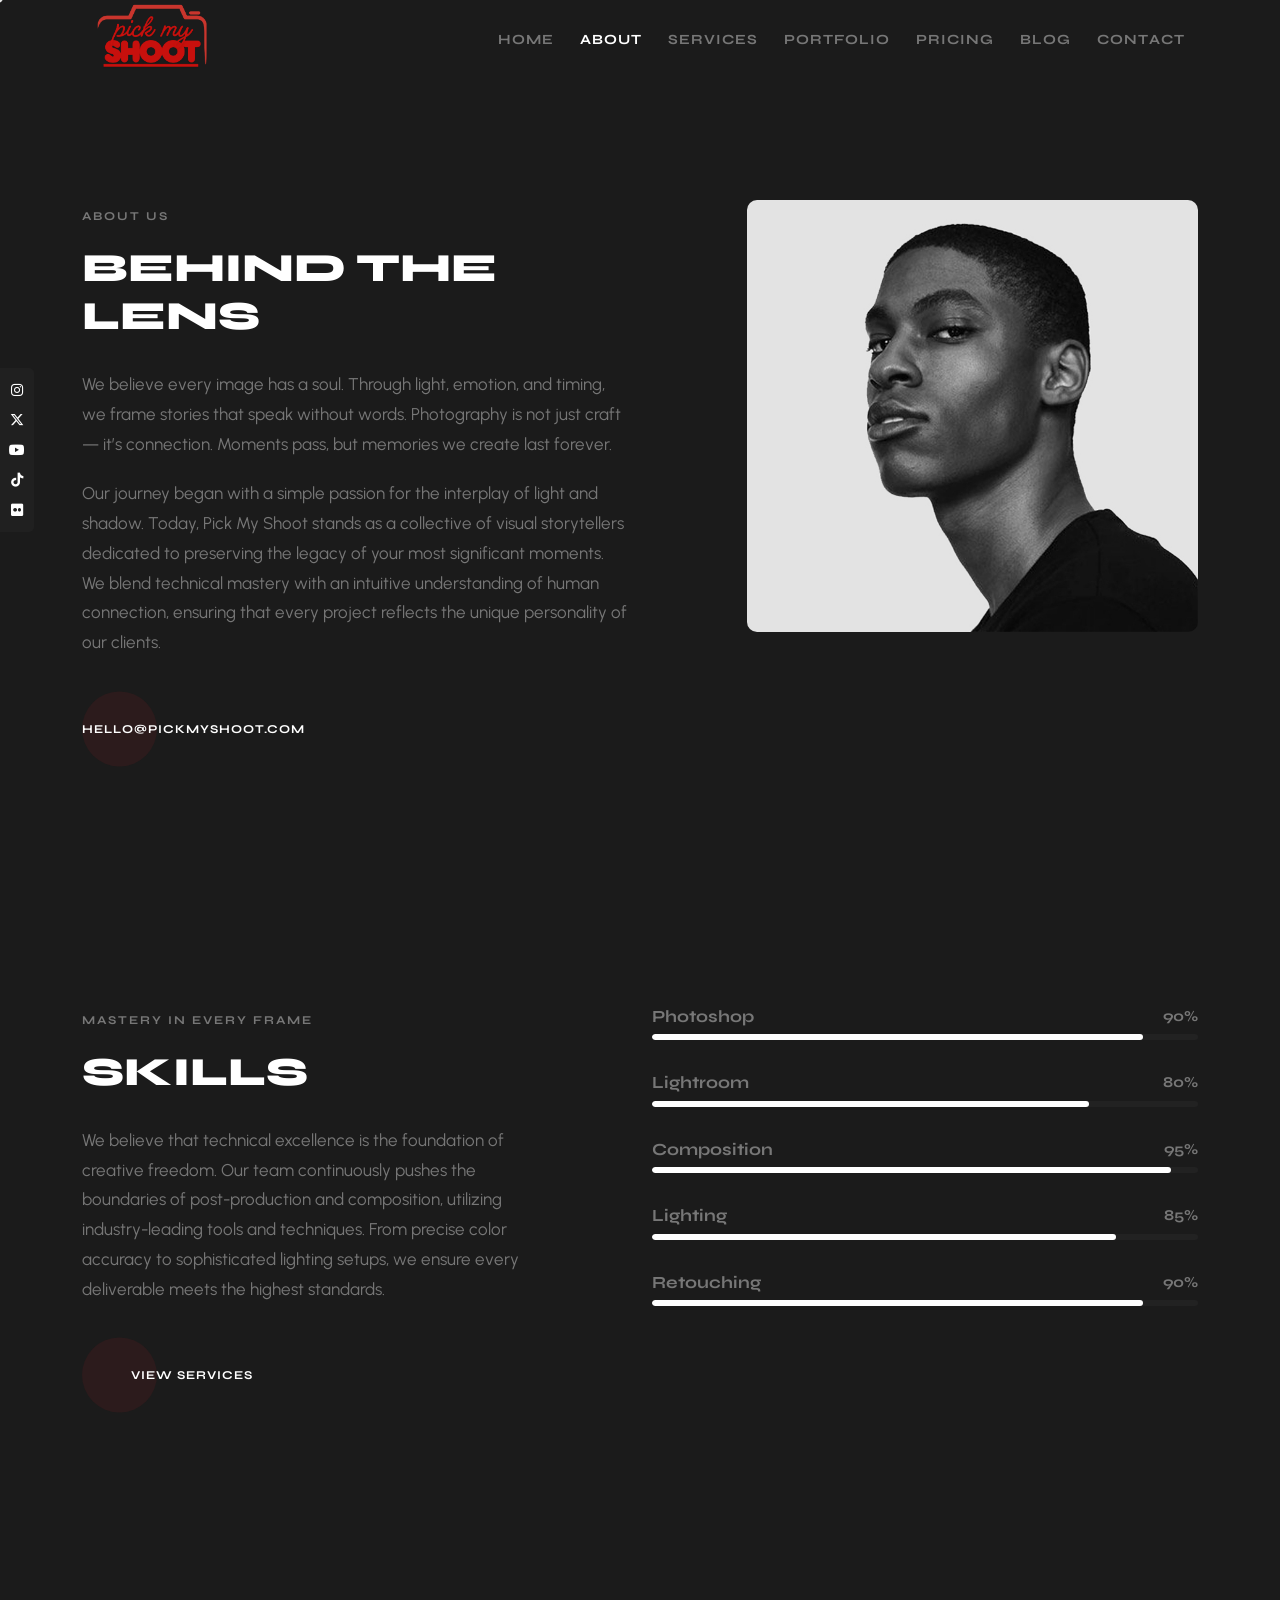
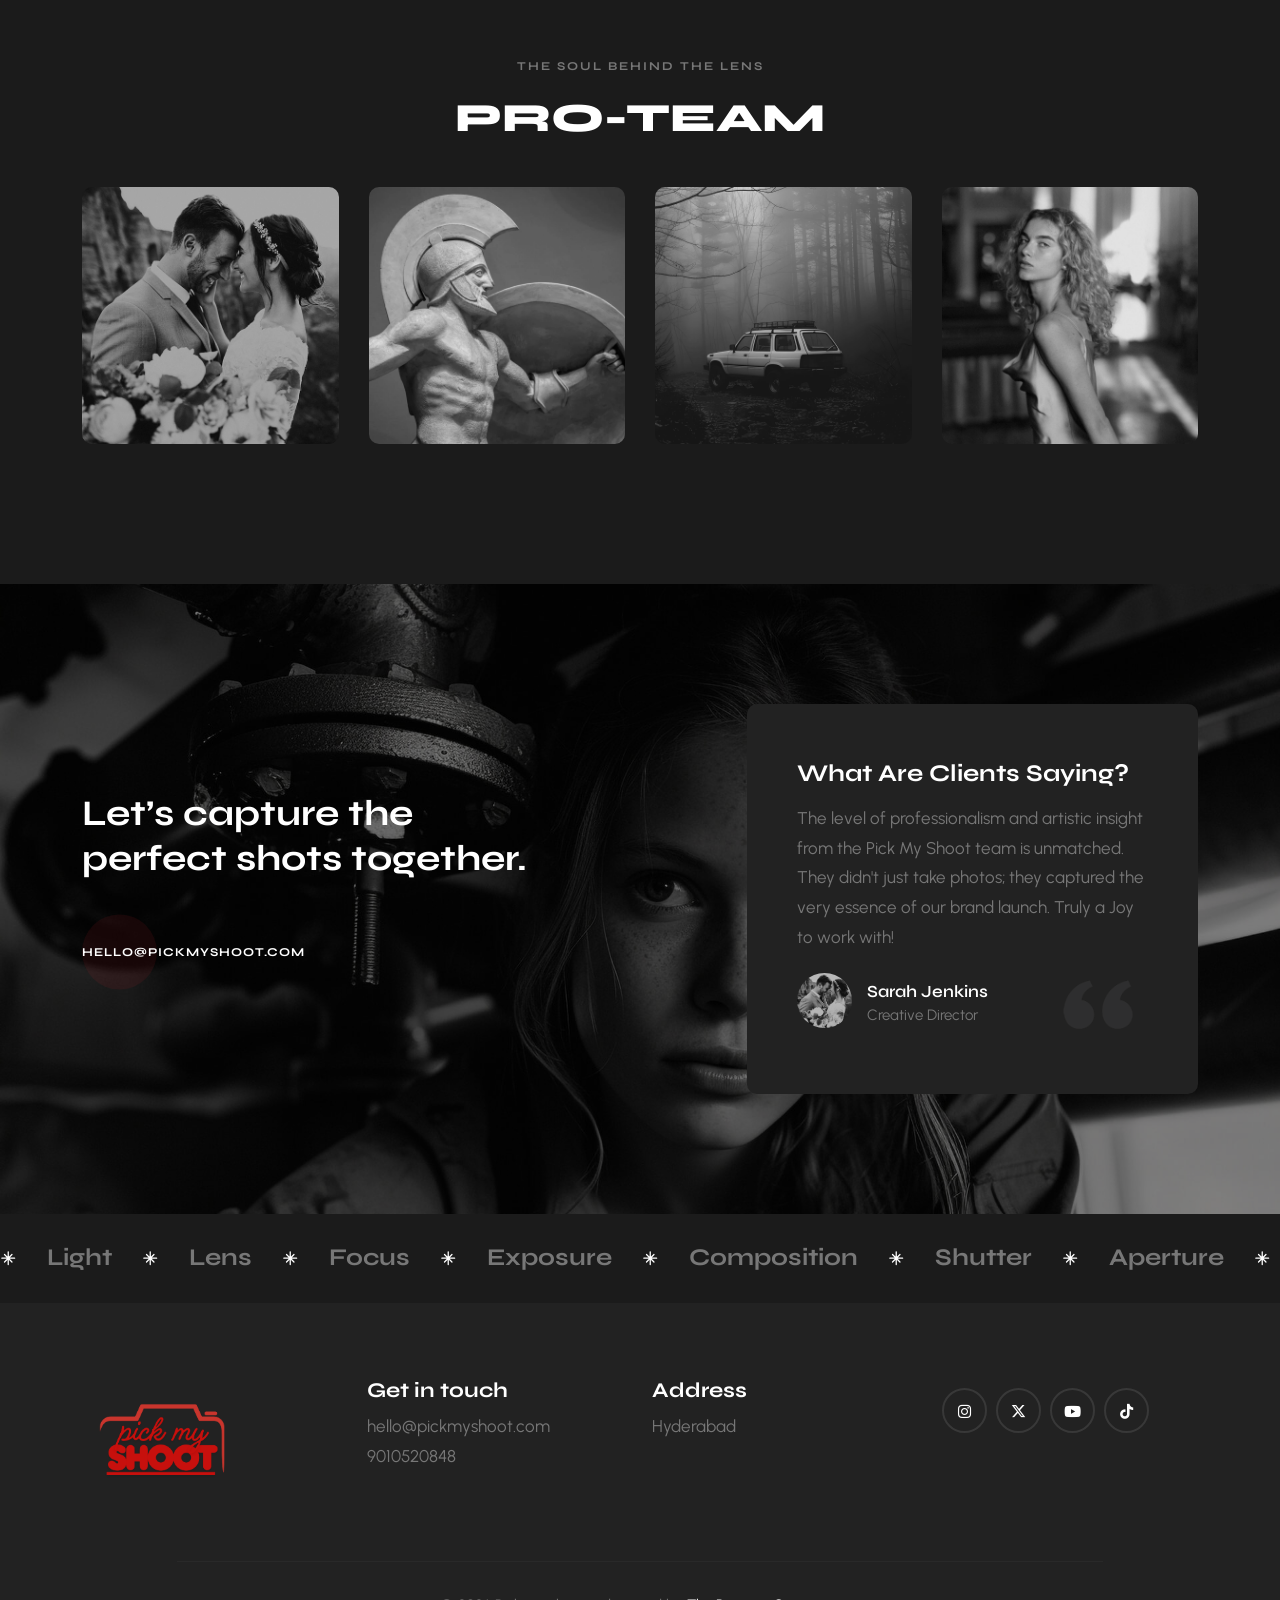
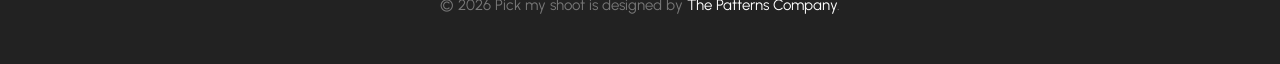
==== commit a3568b2d: "d" ====
--- a/about.html
+++ b/about.html
@@ -7,8 +7,8 @@
     <meta name="viewport" content="width=device-width, initial-scale=1">
     <title>Pick My Shoot - Photography Portfolio</title>
     <meta name="description"
-        content="Pick My Shoot is a modern and elegant photography portfolio platform designed for creatives, photographers, and visual artists.">
-    <meta name="keywords" content="photography, portfolio, gallery, fullscreen, creative, responsive, pick my shoot">
+        content="Learn about Pick My Shoot, Hyderabad's premier photography collective. Our mission is to capture life's most meaningful moments through technical mastery and artistic storytelling.">
+    <meta name="keywords" content="about Pick My Shoot, photography team, professional photographers Hyderabad, cinematic videographers, luxury wedding photography">
     
     <link rel="icon" type="image/x-icon" href="asset/logo.png">
     <link rel="preconnect" href="https://fonts.googleapis.com">
@@ -86,9 +86,7 @@
                     <p class="mt-30 wow fadeInUp" data-wow-delay="0.3s"> We believe every image has a soul. Through
                         light, emotion, and timing, we frame stories that speak without words. Photography is not just
                         craft — it’s connection. Moments pass, but memories we create last forever. </p>
-                    <p class="wow fadeInUp" data-wow-delay="0.6s"> Fusce suere quis sem quis efficitur. Etiam ac cursus
-                        lacus a retium arus crase eratodio congue a nulla quis iaculis laoreet risus. Orci varius
-                        natoque penatis magnis miss the duru parturient montes, nascetur ridiculus in the fermen. </p>
+                    <p class="wow fadeInUp" data-wow-delay="0.6s"> Our journey began with a simple passion for the interplay of light and shadow. Today, Pick My Shoot stands as a collective of visual storytellers dedicated to preserving the legacy of your most significant moments. We blend technical mastery with an intuitive understanding of human connection, ensuring that every project reflects the unique personality of our clients. </p>
                     <div class="btn-wrap wow fadeInUp text-left mt-30 mb-30" data-wow-delay="0.9s">
                         <div class="btn-link"> <a href="mailto:hello@pickmyshoot.com">hello@pickmyshoot.com</a> <span
                                 class="btn-block color1 animation-bounce"></span> </div>
@@ -108,9 +106,7 @@
                 <div class="col-md-5">
                     <h6 class="wow" data-splitting>Mastery in every frame</h6>
                     <h1 class="wow" data-splitting>Skills</h1>
-                    <p class="mt-30 wow fadeInUp" data-wow-delay="0.3s"> Pellentesque magna magna semper dapibus felis
-                        neca aliuen risus. Pellentesque habitant morbi tristique senectus et netus malesuada fames ac
-                        turpis egestas in the fermen. </p>
+                    <p class="mt-30 wow fadeInUp" data-wow-delay="0.3s"> We believe that technical excellence is the foundation of creative freedom. Our team continuously pushes the boundaries of post-production and composition, utilizing industry-leading tools and techniques. From precise color accuracy to sophisticated lighting setups, we ensure every deliverable meets the highest standards. </p>
                     <div class="btn-wrap wow fadeInUp text-left mt-30 mb-30" data-wow-delay="0.6s">
                         <div class="btn-link"> <a href="#">View services</a> <span
                                 class="btn-block color1 animation-bounce"></span> </div>
@@ -159,62 +155,62 @@
                 <div class="col-md-12">
                     <div class="owl-carousel owl-theme">
                         <div class="item">
-                            <div class="img"><a href="#"><img src="images/1.jpg" alt="" loading="lazy"></a></div>
-                            <div class="bg"></div>
-                            <div class="con">
-                                <a href="#">
-                                    <div class="title"><span>Olivia</span></div>
-                                    <div class="subtitle"><span>Lead Photographer</span></div>
-                                </a>
-                            </div>
-                        </div>
-                        <div class="item">
-                            <div class="img"><a href="#"><img src="images/2.jpg" alt="" loading="lazy"></a></div>
-                            <div class="bg"></div>
-                            <div class="con">
-                                <a href="#">
-                                    <div class="title"><span>James</span></div>
-                                    <div class="subtitle"><span>Fashion Photographer</span></div>
-                                </a>
-                            </div>
-                        </div>
-                        <div class="item">
-                            <div class="img"><a href="#"><img src="images/3.jpg" alt="" loading="lazy"></a></div>
-                            <div class="bg"></div>
-                            <div class="con">
-                                <a href="#">
-                                    <div class="title"><span>Sophia</span></div>
-                                    <div class="subtitle"><span>Wedding Photographer</span></div>
-                                </a>
-                            </div>
-                        </div>
-                        <div class="item">
-                            <div class="img"><a href="#"><img src="images/4.jpg" alt="" loading="lazy"></a></div>
-                            <div class="bg"></div>
-                            <div class="con">
-                                <a href="#">
-                                    <div class="title"><span>Frank</span></div>
-                                    <div class="subtitle"><span>Portrait Photographer</span></div>
-                                </a>
-                            </div>
-                        </div>
-                        <div class="item">
-                            <div class="img"><a href="#"><img src="images/01.jpg" alt="" loading="lazy"></a></div>
-                            <div class="bg"></div>
-                            <div class="con">
-                                <a href="#">
-                                    <div class="title"><span>Emma</span></div>
-                                    <div class="subtitle"><span>Lighting Specialist</span></div>
-                                </a>
-                            </div>
-                        </div>
-                        <div class="item">
-                            <div class="img"><a href="#"><img src="images/02.jpg" alt="" loading="lazy"></a></div>
-                            <div class="bg"></div>
-                            <div class="con">
-                                <a href="#">
-                                    <div class="title"><span>Emily</span></div>
-                                    <div class="subtitle"><span>Drone Photographer</span></div>
+                            <div class="img"><a href="#"><img src="images/1.jpg" alt="Olivia Vance" loading="lazy"></a></div>
+                            <div class="bg"></div>
+                            <div class="con">
+                                <a href="#">
+                                    <div class="title"><span>Olivia Vance</span></div>
+                                    <div class="subtitle"><span>Founder & Creative Director</span></div>
+                                </a>
+                            </div>
+                        </div>
+                        <div class="item">
+                            <div class="img"><a href="#"><img src="images/2.jpg" alt="James Sterling" loading="lazy"></a></div>
+                            <div class="bg"></div>
+                            <div class="con">
+                                <a href="#">
+                                    <div class="title"><span>James Sterling</span></div>
+                                    <div class="subtitle"><span>Principal Fashion Photographer</span></div>
+                                </a>
+                            </div>
+                        </div>
+                        <div class="item">
+                            <div class="img"><a href="#"><img src="images/3.jpg" alt="Sophia Bennett" loading="lazy"></a></div>
+                            <div class="bg"></div>
+                            <div class="con">
+                                <a href="#">
+                                    <div class="title"><span>Sophia Bennett</span></div>
+                                    <div class="subtitle"><span>Lead Wedding Photographer</span></div>
+                                </a>
+                            </div>
+                        </div>
+                        <div class="item">
+                            <div class="img"><a href="#"><img src="images/4.jpg" alt="Franklin Hayes" loading="lazy"></a></div>
+                            <div class="bg"></div>
+                            <div class="con">
+                                <a href="#">
+                                    <div class="title"><span>Franklin Hayes</span></div>
+                                    <div class="subtitle"><span>Senior Digital Editor & Colorist</span></div>
+                                </a>
+                            </div>
+                        </div>
+                        <div class="item">
+                            <div class="img"><a href="#"><img src="images/01.jpg" alt="Emma Rossi" loading="lazy"></a></div>
+                            <div class="bg"></div>
+                            <div class="con">
+                                <a href="#">
+                                    <div class="title"><span>Emma Rossi</span></div>
+                                    <div class="subtitle"><span>Lighting Architect & Operations Manager</span></div>
+                                </a>
+                            </div>
+                        </div>
+                        <div class="item">
+                            <div class="img"><a href="#"><img src="images/02.jpg" alt="Emily Thorne" loading="lazy"></a></div>
+                            <div class="bg"></div>
+                            <div class="con">
+                                <a href="#">
+                                    <div class="title"><span>Emily Thorne</span></div>
+                                    <div class="subtitle"><span>Certified Aerial Cinematographer</span></div>
                                 </a>
                             </div>
                         </div>
@@ -243,28 +239,24 @@
                             <h5>What Are Clients Saying?</h5>
                             <div class="owl-carousel owl-theme">
                                 <div class="item">
-                                    <p>Working with Pick My Shoot was an unforgettable experience. Their attention to
-                                        detail and
-                                        creative vision brought our special day to life in the most beautiful way.</p>
+                                    <p>The level of professionalism and artistic insight from the Pick My Shoot team is unmatched. They didn't just take photos; they captured the very essence of our brand launch. Truly a Joy to work with!</p>
                                     <span class="quote"><img src="images/quot.png" alt="" loading="lazy"></span>
                                     <div class="info">
                                         <div class="author-img"> <img src="images/1.jpg" alt="" loading="lazy">
                                         </div>
                                         <div class="cont">
-                                            <h6>Emily Brown</h6> <span>Customer</span>
+                                            <h6>Sarah Jenkins</h6> <span>Creative Director</span>
                                         </div>
                                     </div>
                                 </div>
                                 <div class="item">
-                                    <p>Working with Pick My Shoot was an unforgettable experience. Their attention to
-                                        detail and
-                                        creative vision brought our special day to life in the most beautiful way.</p>
+                                    <p>I've worked with many photographers, but the attention to detail here is on another level. From the initial consult to the final edits, the process was seamless and the results were breathtaking.</p>
                                     <span class="quote"><img src="images/quot.png" alt="" loading="lazy"></span>
                                     <div class="info">
                                         <div class="author-img"> <img src="images/2.jpg" alt="" loading="lazy">
                                         </div>
                                         <div class="cont">
-                                            <h6>Jason White</h6> <span>Customer</span>
+                                            <h6>Michael Ross</h6> <span>Event Planner</span>
                                         </div>
                                     </div>
                                 </div>
@@ -287,7 +279,7 @@
                         src="images/asterisk-icon.svg" alt="" loading="lazy">Aperture</span> <span><img
                         src="images/asterisk-icon.svg" alt="" loading="lazy">Contrast</span> <span><img
                         src="images/asterisk-icon.svg" alt="" loading="lazy">Frame</span> <span><img
-                        src="images/asterisk-icon.svg" alt="" loading="lazy">Portrai</span> <span><img
+                        src="images/asterisk-icon.svg" alt="" loading="lazy">Portrait</span> <span><img
                         src="images/asterisk-icon.svg" alt="" loading="lazy">Capture</span> <span><img
                         src="images/asterisk-icon.svg" alt="" loading="lazy">Moment</span> <span><img
                         src="images/asterisk-icon.svg" alt="" loading="lazy">Perspective</span> <span><img
@@ -302,7 +294,7 @@
                         src="images/asterisk-icon.svg" alt="" loading="lazy">Aperture</span> <span><img
                         src="images/asterisk-icon.svg" alt="" loading="lazy">Contrast</span> <span><img
                         src="images/asterisk-icon.svg" alt="" loading="lazy">Frame</span> <span><img
-                        src="images/asterisk-icon.svg" alt="" loading="lazy">Portrai</span> <span><img
+                        src="images/asterisk-icon.svg" alt="" loading="lazy">Portrait</span> <span><img
                         src="images/asterisk-icon.svg" alt="" loading="lazy">Capture</span> <span><img
                         src="images/asterisk-icon.svg" alt="" loading="lazy">Moment</span> <span><img
                         src="images/asterisk-icon.svg" alt="" loading="lazy">Perspective</span> <span><img
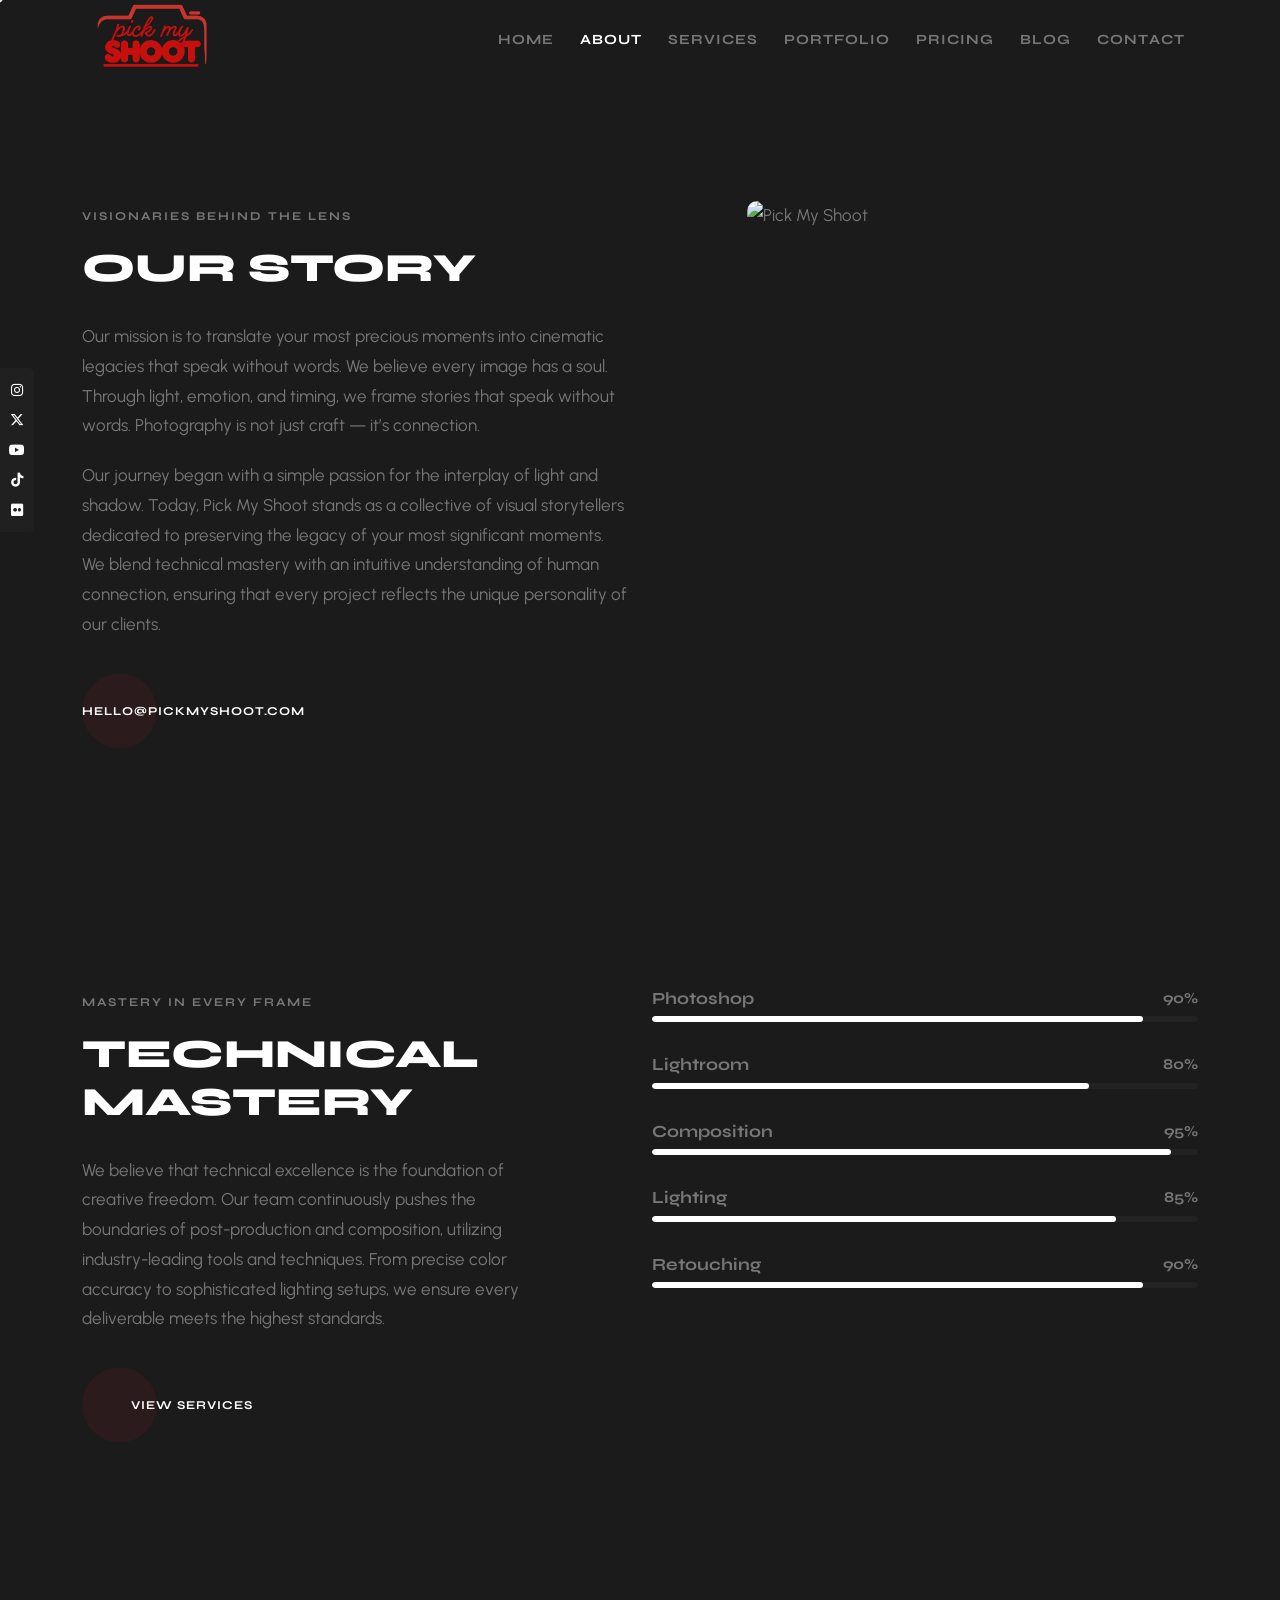
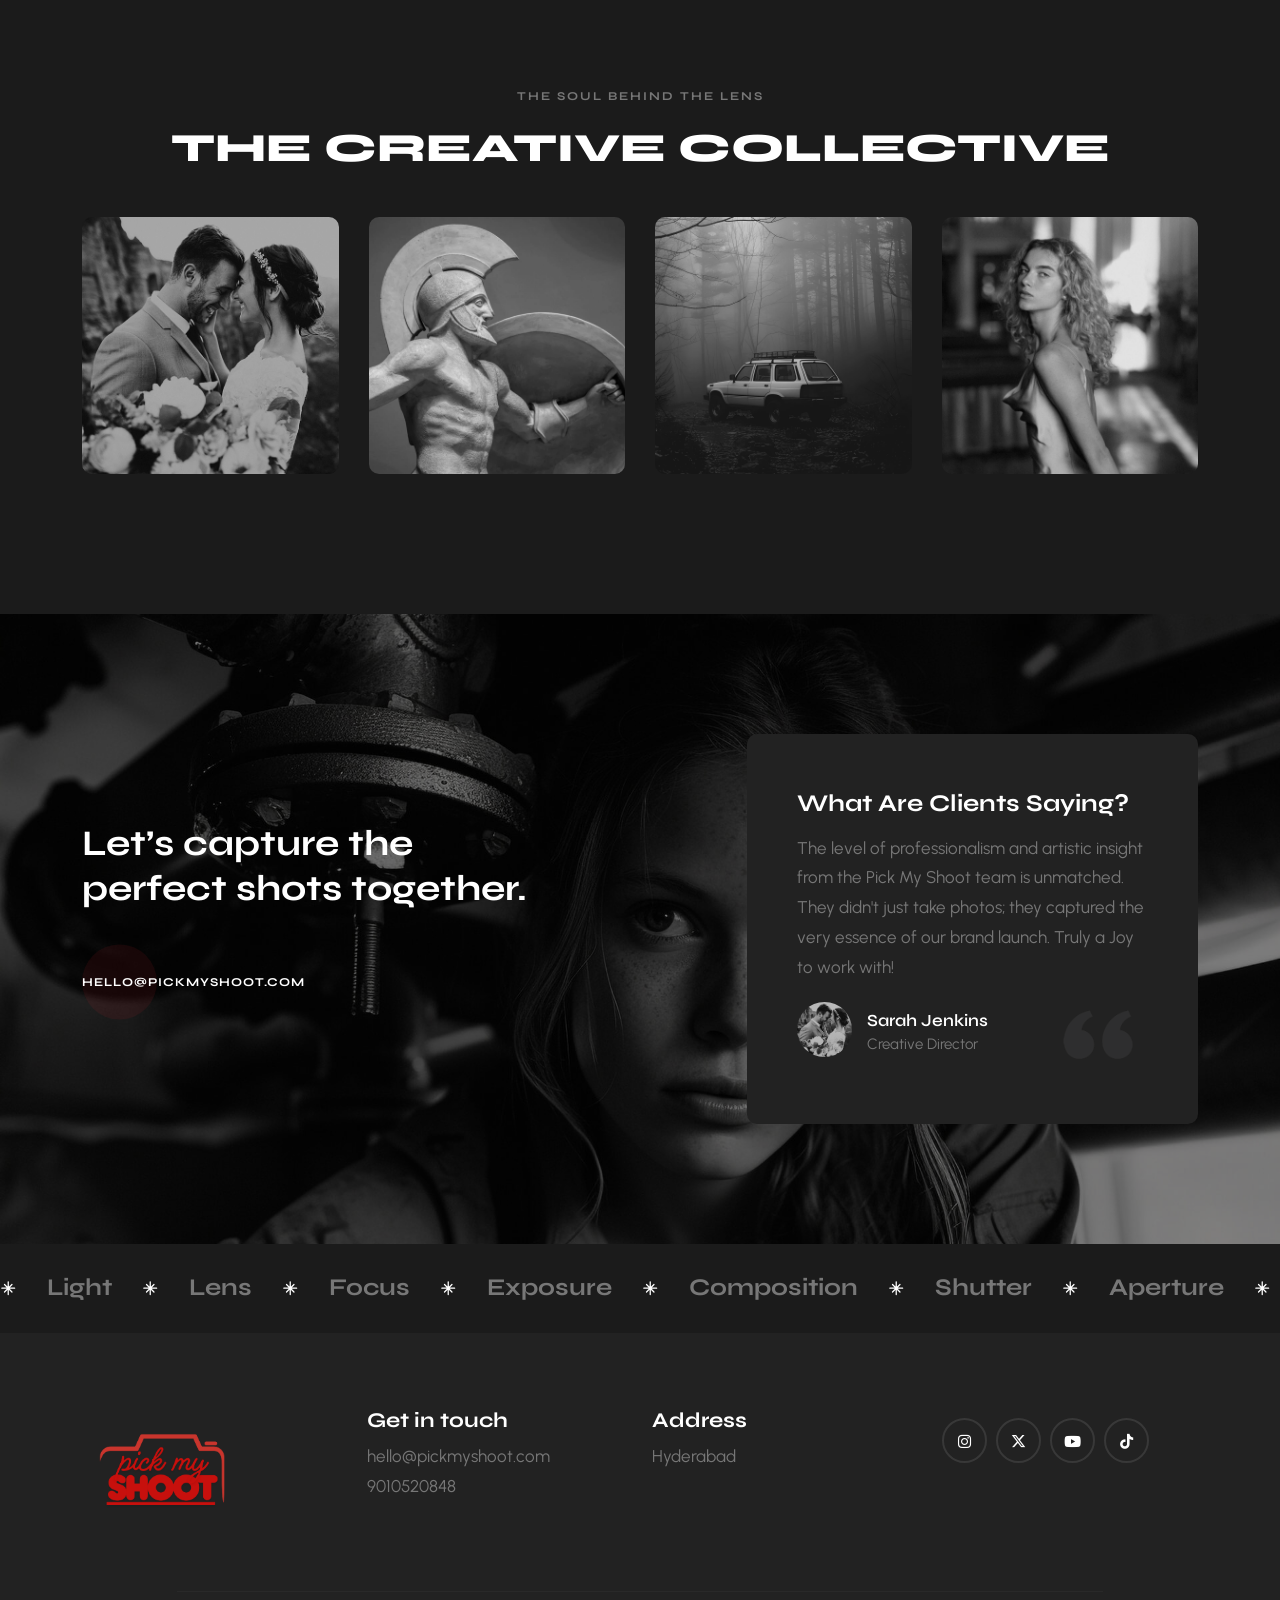
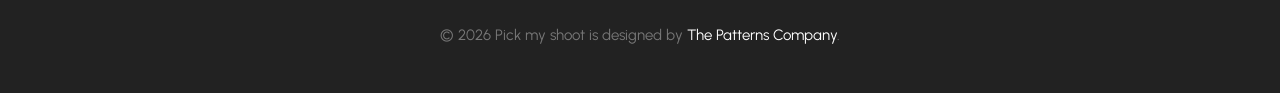
==== commit 0983addd: "abouthero.png" ====
--- a/about.html
+++ b/about.html
@@ -8,8 +8,9 @@
     <title>Pick My Shoot - Photography Portfolio</title>
     <meta name="description"
         content="Learn about Pick My Shoot, Hyderabad's premier photography collective. Our mission is to capture life's most meaningful moments through technical mastery and artistic storytelling.">
-    <meta name="keywords" content="about Pick My Shoot, photography team, professional photographers Hyderabad, cinematic videographers, luxury wedding photography">
-    
+    <meta name="keywords"
+        content="about Pick My Shoot, photography team, professional photographers Hyderabad, cinematic videographers, luxury wedding photography">
+
     <link rel="icon" type="image/x-icon" href="asset/logo.png">
     <link rel="preconnect" href="https://fonts.googleapis.com">
     <link rel="preconnect" href="https://fonts.gstatic.com" crossorigin>
@@ -81,20 +82,25 @@
         <div class="container">
             <div class="row">
                 <div class="col-md-6">
-                    <h6 class="wow" data-splitting>About Us</h6>
-                    <h1 class="wow" data-splitting>Behind the lens</h1>
-                    <p class="mt-30 wow fadeInUp" data-wow-delay="0.3s"> We believe every image has a soul. Through
-                        light, emotion, and timing, we frame stories that speak without words. Photography is not just
-                        craft — it’s connection. Moments pass, but memories we create last forever. </p>
-                    <p class="wow fadeInUp" data-wow-delay="0.6s"> Our journey began with a simple passion for the interplay of light and shadow. Today, Pick My Shoot stands as a collective of visual storytellers dedicated to preserving the legacy of your most significant moments. We blend technical mastery with an intuitive understanding of human connection, ensuring that every project reflects the unique personality of our clients. </p>
+                    <h6 class="wow" data-splitting>Visionaries Behind the Lens</h6>
+                    <h1 class="wow" data-splitting>Our Story</h1>
+                    <p class="mt-30 wow fadeInUp" data-wow-delay="0.3s"> Our mission is to translate your most precious
+                        moments into cinematic legacies that speak without words. We believe every image has a soul.
+                        Through light, emotion, and timing, we frame stories that speak without words. Photography is
+                        not just craft — it’s connection. </p>
+                    <p class="wow fadeInUp" data-wow-delay="0.6s"> Our journey began with a simple passion for the
+                        interplay of light and shadow. Today, Pick My Shoot stands as a collective of visual
+                        storytellers dedicated to preserving the legacy of your most significant moments. We blend
+                        technical mastery with an intuitive understanding of human connection, ensuring that every
+                        project reflects the unique personality of our clients. </p>
                     <div class="btn-wrap wow fadeInUp text-left mt-30 mb-30" data-wow-delay="0.9s">
                         <div class="btn-link"> <a href="mailto:hello@pickmyshoot.com">hello@pickmyshoot.com</a> <span
                                 class="btn-block color1 animation-bounce"></span> </div>
                     </div>
                 </div>
                 <div class="col-md-5 offset-md-1">
-                    <div class="reveal-effect"><img src="images/about.jpg" class="img-fluid br-10px" alt="Pick My Shoot"
-                            loading="lazy"></div>
+                    <div class="reveal-effect"><img src="images/abouthero.png" class="img-fluid br-10px"
+                            alt="Pick My Shoot" loading="lazy"></div>
                 </div>
             </div>
         </div>
@@ -105,8 +111,11 @@
             <div class="row">
                 <div class="col-md-5">
                     <h6 class="wow" data-splitting>Mastery in every frame</h6>
-                    <h1 class="wow" data-splitting>Skills</h1>
-                    <p class="mt-30 wow fadeInUp" data-wow-delay="0.3s"> We believe that technical excellence is the foundation of creative freedom. Our team continuously pushes the boundaries of post-production and composition, utilizing industry-leading tools and techniques. From precise color accuracy to sophisticated lighting setups, we ensure every deliverable meets the highest standards. </p>
+                    <h1 class="wow" data-splitting>Technical Mastery</h1>
+                    <p class="mt-30 wow fadeInUp" data-wow-delay="0.3s"> We believe that technical excellence is the
+                        foundation of creative freedom. Our team continuously pushes the boundaries of post-production
+                        and composition, utilizing industry-leading tools and techniques. From precise color accuracy to
+                        sophisticated lighting setups, we ensure every deliverable meets the highest standards. </p>
                     <div class="btn-wrap wow fadeInUp text-left mt-30 mb-30" data-wow-delay="0.6s">
                         <div class="btn-link"> <a href="#">View services</a> <span
                                 class="btn-block color1 animation-bounce"></span> </div>
@@ -148,14 +157,15 @@
             <div class="row">
                 <div class="col-md-12 mb-45 text-center">
                     <h6 class="wow" data-splitting>The Soul Behind the Lens</h6>
-                    <h1 class="wow" data-splitting>Pro-team</h1>
+                    <h1 class="wow" data-splitting>The Creative Collective</h1>
                 </div>
             </div>
             <div class="row">
                 <div class="col-md-12">
                     <div class="owl-carousel owl-theme">
                         <div class="item">
-                            <div class="img"><a href="#"><img src="images/1.jpg" alt="Olivia Vance" loading="lazy"></a></div>
+                            <div class="img"><a href="#"><img src="images/1.jpg" alt="Olivia Vance" loading="lazy"></a>
+                            </div>
                             <div class="bg"></div>
                             <div class="con">
                                 <a href="#">
@@ -165,7 +175,8 @@
                             </div>
                         </div>
                         <div class="item">
-                            <div class="img"><a href="#"><img src="images/2.jpg" alt="James Sterling" loading="lazy"></a></div>
+                            <div class="img"><a href="#"><img src="images/2.jpg" alt="James Sterling"
+                                        loading="lazy"></a></div>
                             <div class="bg"></div>
                             <div class="con">
                                 <a href="#">
@@ -175,7 +186,8 @@
                             </div>
                         </div>
                         <div class="item">
-                            <div class="img"><a href="#"><img src="images/3.jpg" alt="Sophia Bennett" loading="lazy"></a></div>
+                            <div class="img"><a href="#"><img src="images/3.jpg" alt="Sophia Bennett"
+                                        loading="lazy"></a></div>
                             <div class="bg"></div>
                             <div class="con">
                                 <a href="#">
@@ -185,7 +197,8 @@
                             </div>
                         </div>
                         <div class="item">
-                            <div class="img"><a href="#"><img src="images/4.jpg" alt="Franklin Hayes" loading="lazy"></a></div>
+                            <div class="img"><a href="#"><img src="images/4.jpg" alt="Franklin Hayes"
+                                        loading="lazy"></a></div>
                             <div class="bg"></div>
                             <div class="con">
                                 <a href="#">
@@ -195,7 +208,8 @@
                             </div>
                         </div>
                         <div class="item">
-                            <div class="img"><a href="#"><img src="images/01.jpg" alt="Emma Rossi" loading="lazy"></a></div>
+                            <div class="img"><a href="#"><img src="images/01.jpg" alt="Emma Rossi" loading="lazy"></a>
+                            </div>
                             <div class="bg"></div>
                             <div class="con">
                                 <a href="#">
@@ -205,7 +219,8 @@
                             </div>
                         </div>
                         <div class="item">
-                            <div class="img"><a href="#"><img src="images/02.jpg" alt="Emily Thorne" loading="lazy"></a></div>
+                            <div class="img"><a href="#"><img src="images/02.jpg" alt="Emily Thorne" loading="lazy"></a>
+                            </div>
                             <div class="bg"></div>
                             <div class="con">
                                 <a href="#">
@@ -239,7 +254,9 @@
                             <h5>What Are Clients Saying?</h5>
                             <div class="owl-carousel owl-theme">
                                 <div class="item">
-                                    <p>The level of professionalism and artistic insight from the Pick My Shoot team is unmatched. They didn't just take photos; they captured the very essence of our brand launch. Truly a Joy to work with!</p>
+                                    <p>The level of professionalism and artistic insight from the Pick My Shoot team is
+                                        unmatched. They didn't just take photos; they captured the very essence of our
+                                        brand launch. Truly a Joy to work with!</p>
                                     <span class="quote"><img src="images/quot.png" alt="" loading="lazy"></span>
                                     <div class="info">
                                         <div class="author-img"> <img src="images/1.jpg" alt="" loading="lazy">
@@ -250,7 +267,9 @@
                                     </div>
                                 </div>
                                 <div class="item">
-                                    <p>I've worked with many photographers, but the attention to detail here is on another level. From the initial consult to the final edits, the process was seamless and the results were breathtaking.</p>
+                                    <p>I've worked with many photographers, but the attention to detail here is on
+                                        another level. From the initial consult to the final edits, the process was
+                                        seamless and the results were breathtaking.</p>
                                     <span class="quote"><img src="images/quot.png" alt="" loading="lazy"></span>
                                     <div class="info">
                                         <div class="author-img"> <img src="images/2.jpg" alt="" loading="lazy">
@@ -328,8 +347,8 @@
             </div>
             <div class="row justify-content-center">
                 <div class="col-md-10 text-center">
-                    <p class="mb-0 copyright">© 2026 Pick my shoot is designed by <a href="https://thepatternscompany.com/"
-                            target="_blank">The Patterns Company</a>.</p>
+                    <p class="mb-0 copyright">© 2026 Pick my shoot is designed by <a
+                            href="https://thepatternscompany.com/" target="_blank">The Patterns Company</a>.</p>
                 </div>
             </div>
         </div>
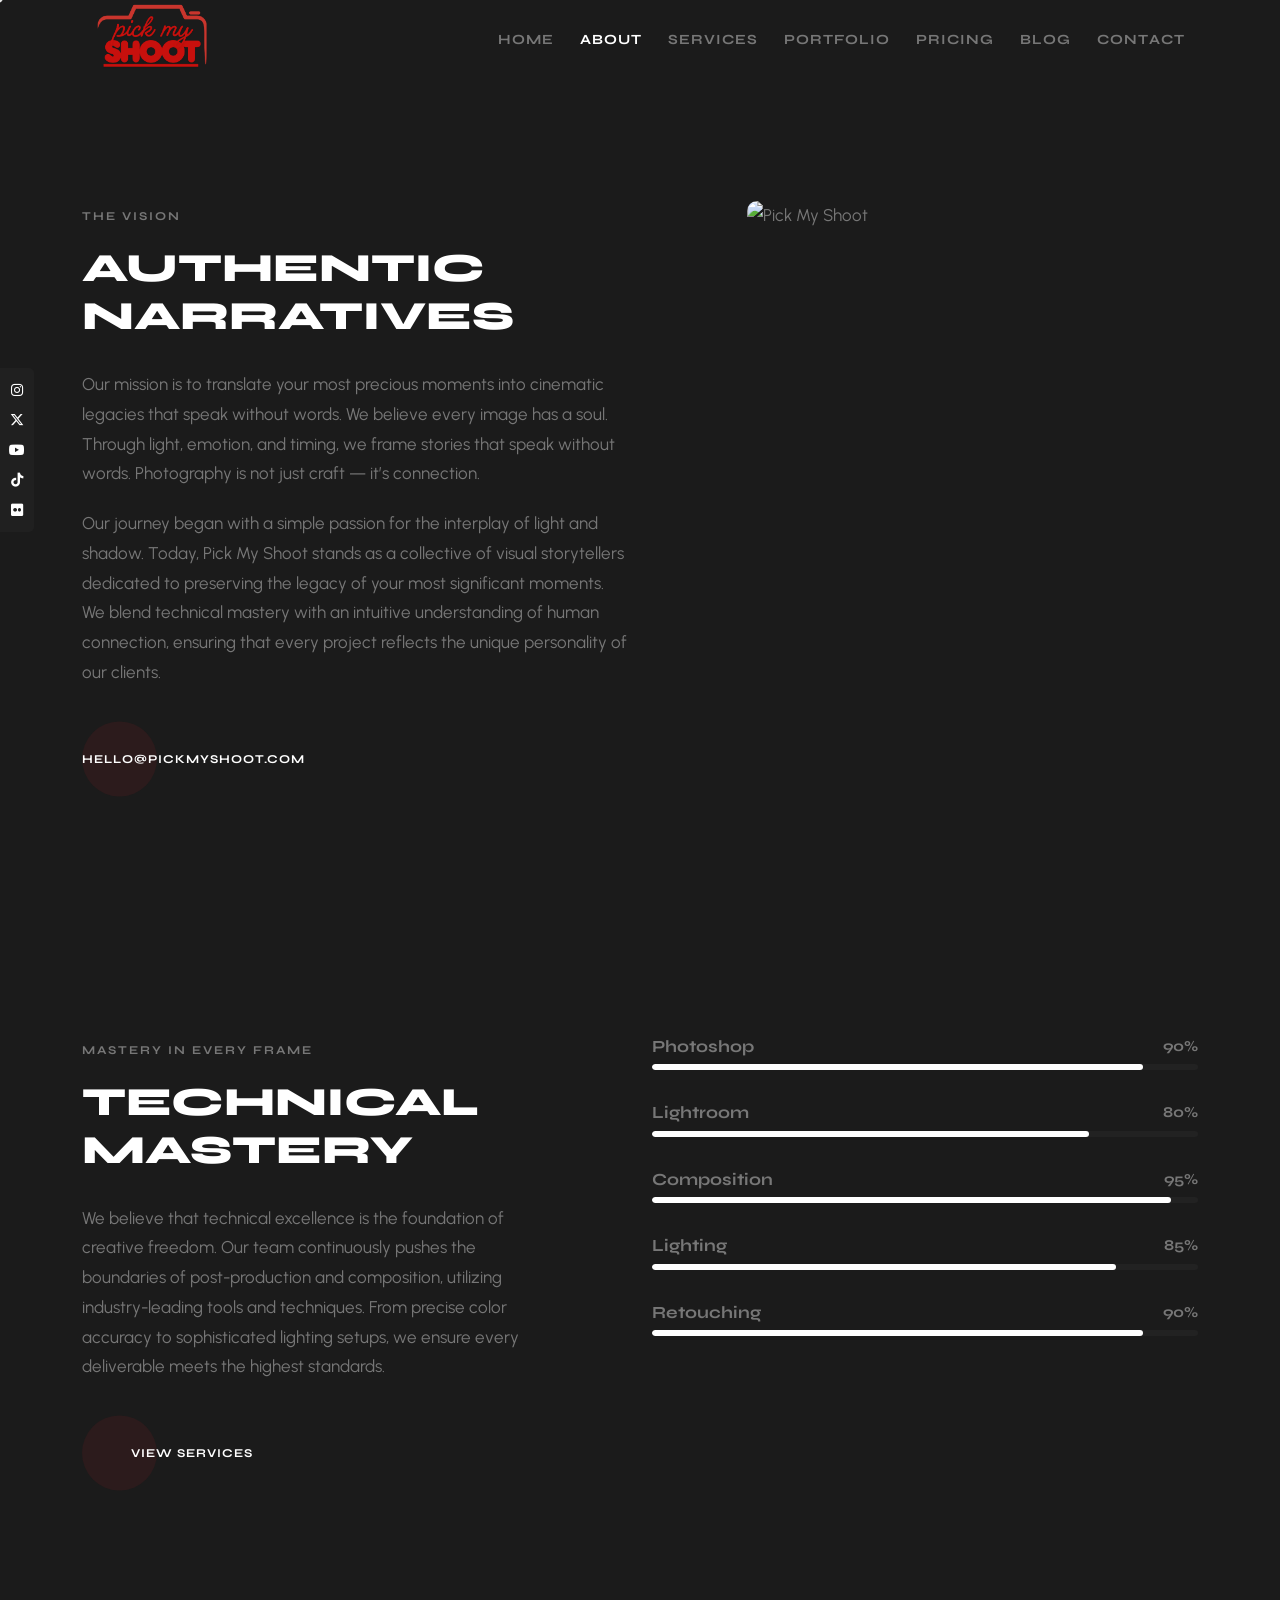
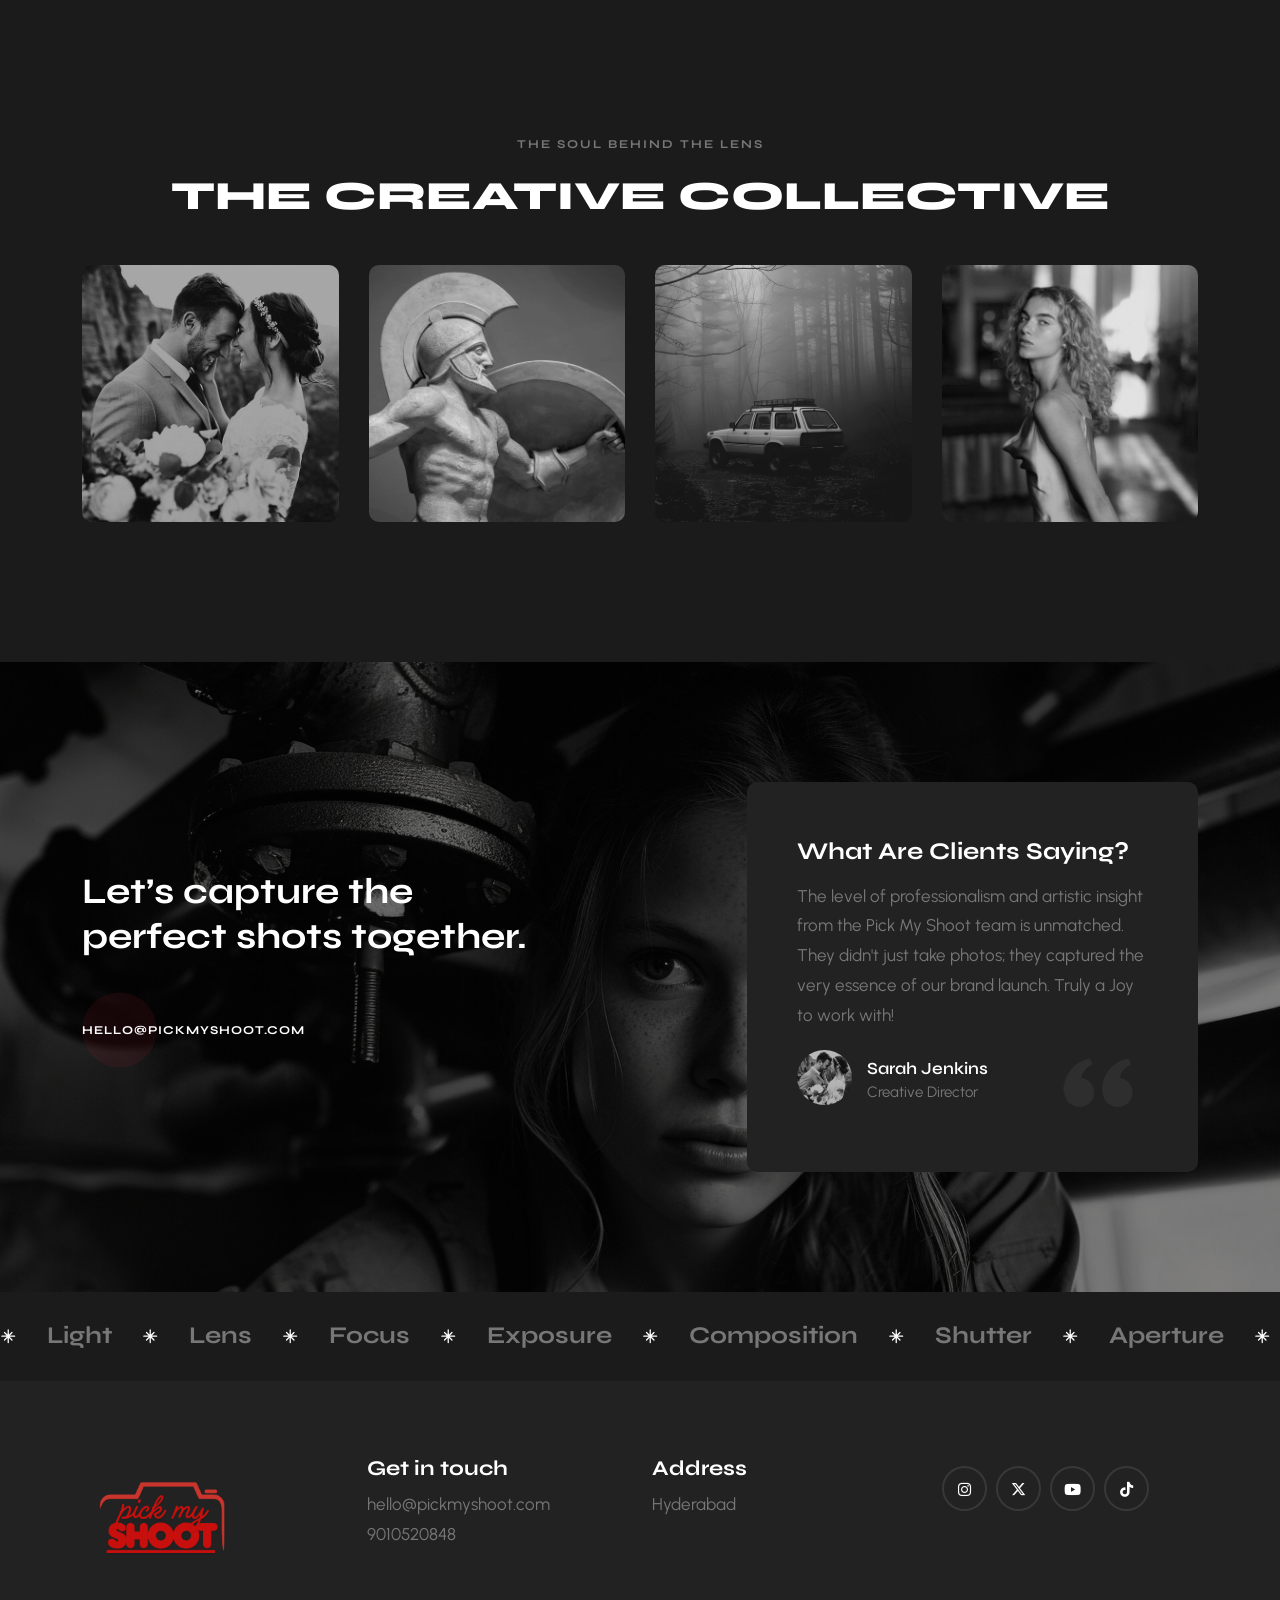
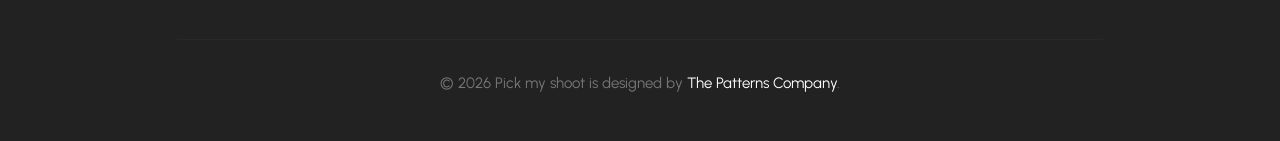
==== commit cd83ac4f: "b" ====
--- a/about.html
+++ b/about.html
@@ -82,8 +82,8 @@
         <div class="container">
             <div class="row">
                 <div class="col-md-6">
-                    <h6 class="wow" data-splitting>Visionaries Behind the Lens</h6>
-                    <h1 class="wow" data-splitting>Our Story</h1>
+                    <h6 class="wow" data-splitting>The Vision</h6>
+                    <h1 class="wow" data-splitting>Authentic Narratives</h1>
                     <p class="mt-30 wow fadeInUp" data-wow-delay="0.3s"> Our mission is to translate your most precious
                         moments into cinematic legacies that speak without words. We believe every image has a soul.
                         Through light, emotion, and timing, we frame stories that speak without words. Photography is
--- a/css/style.css
+++ b/css/style.css
@@ -1204,8 +1204,8 @@
 .parallax-header h1 {
     position: relative;
     font-family: 'Syne', sans-serif;
-    font-size: 70px;
-    line-height: 1em;
+    font-size: 60px;
+    line-height: 1.1em;
     font-weight: 800;
     text-transform: uppercase;
     margin-bottom: 15px;
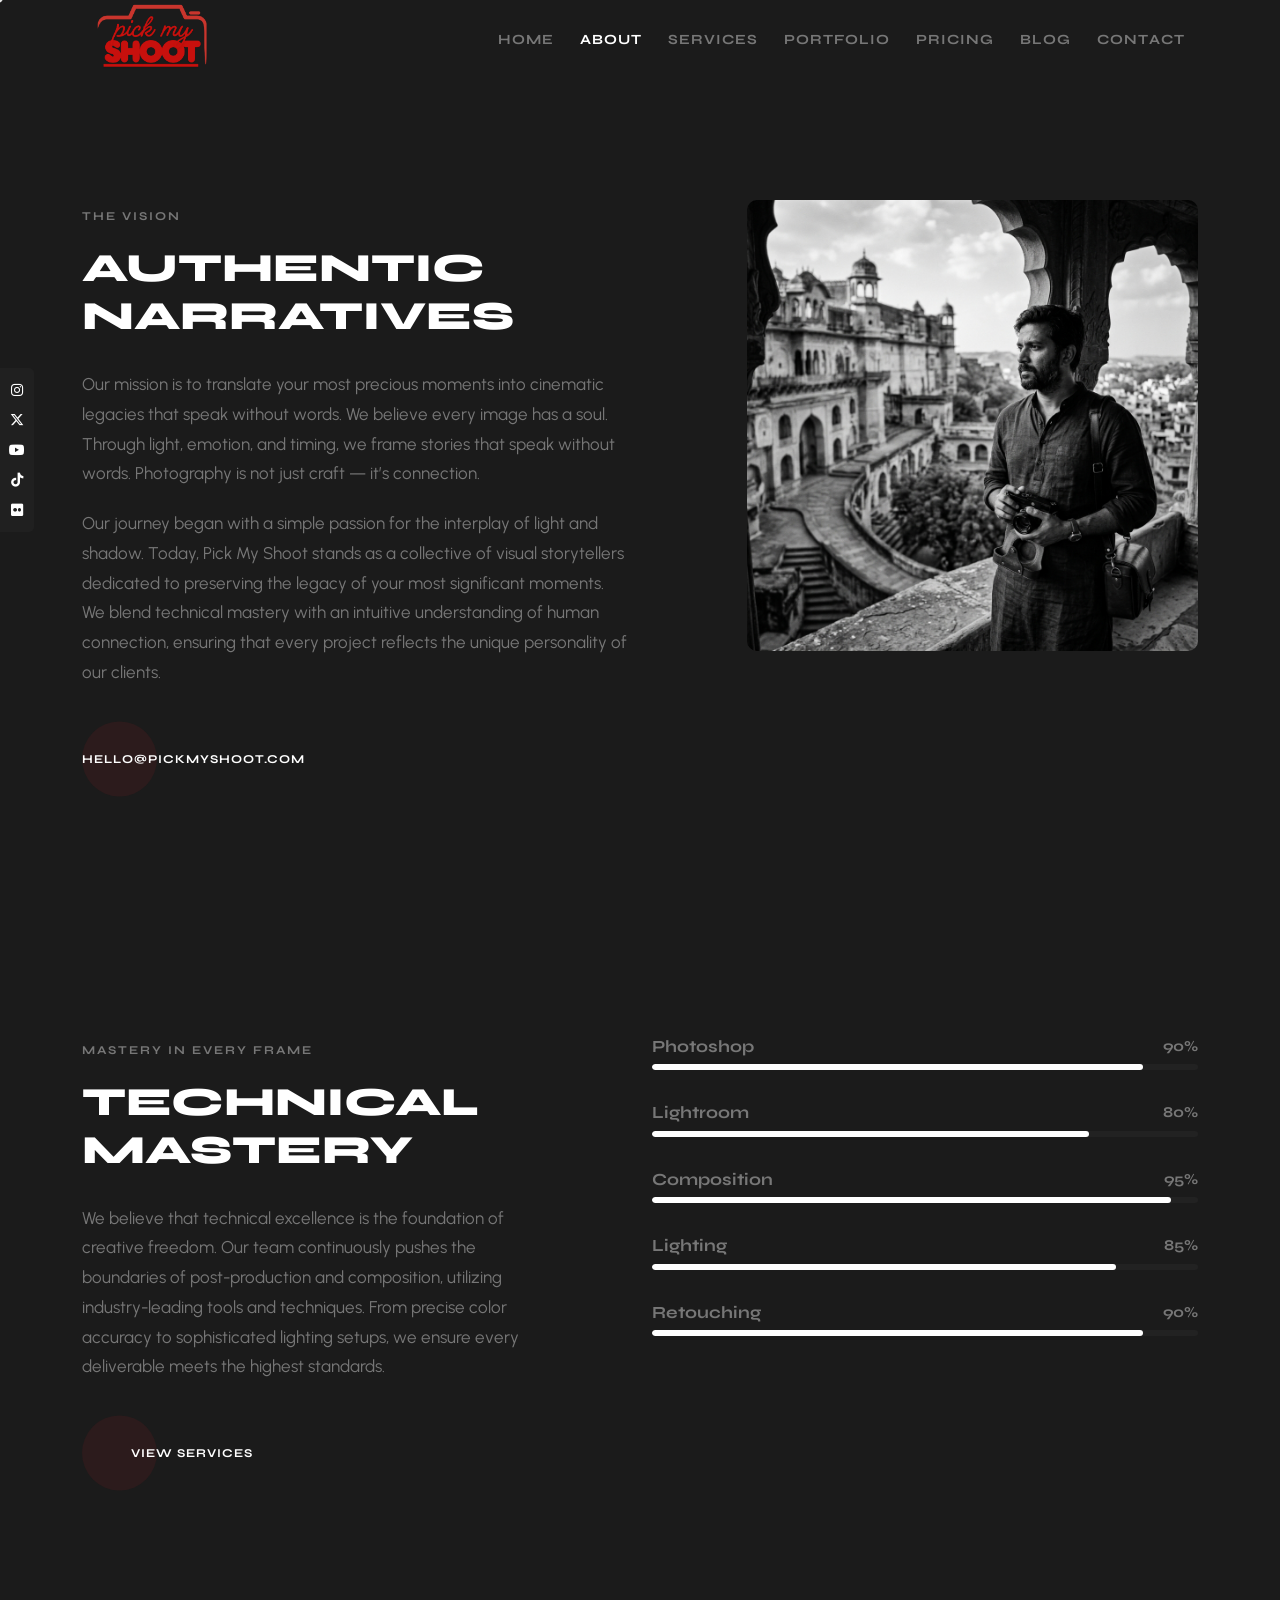
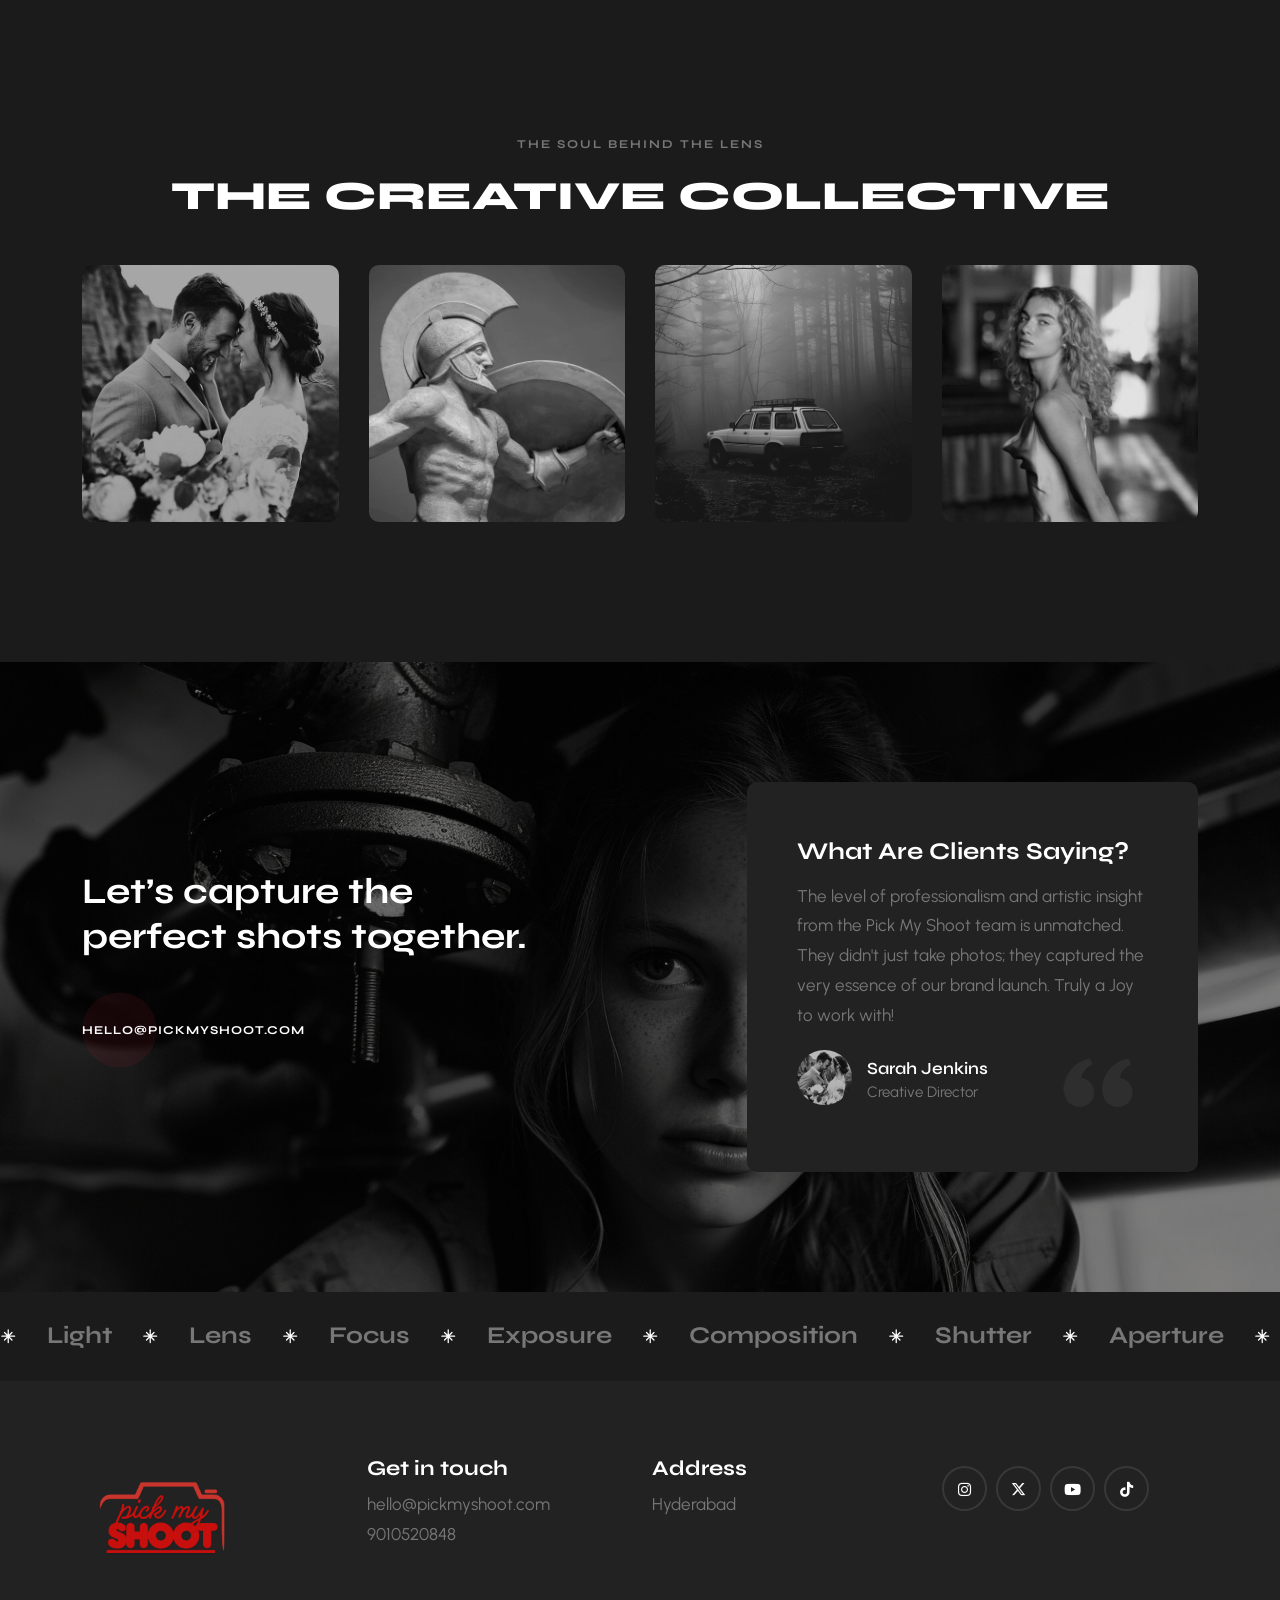
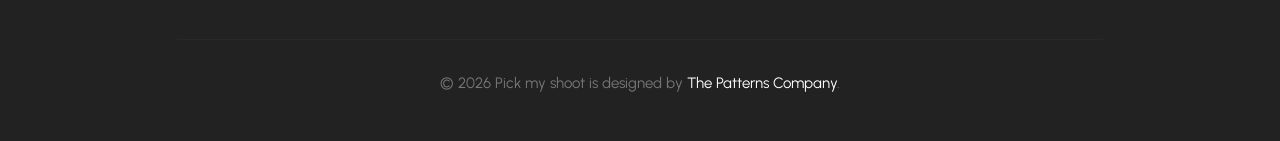
==== commit a2d3b88f: "dd" ====
--- a/about.html
+++ b/about.html
@@ -99,7 +99,7 @@
                     </div>
                 </div>
                 <div class="col-md-5 offset-md-1">
-                    <div class="reveal-effect"><img src="images/abouthero.png" class="img-fluid br-10px"
+                    <div class="reveal-effect"><img src="images/about_indian.png" class="img-fluid br-10px"
                             alt="Pick My Shoot" loading="lazy"></div>
                 </div>
             </div>
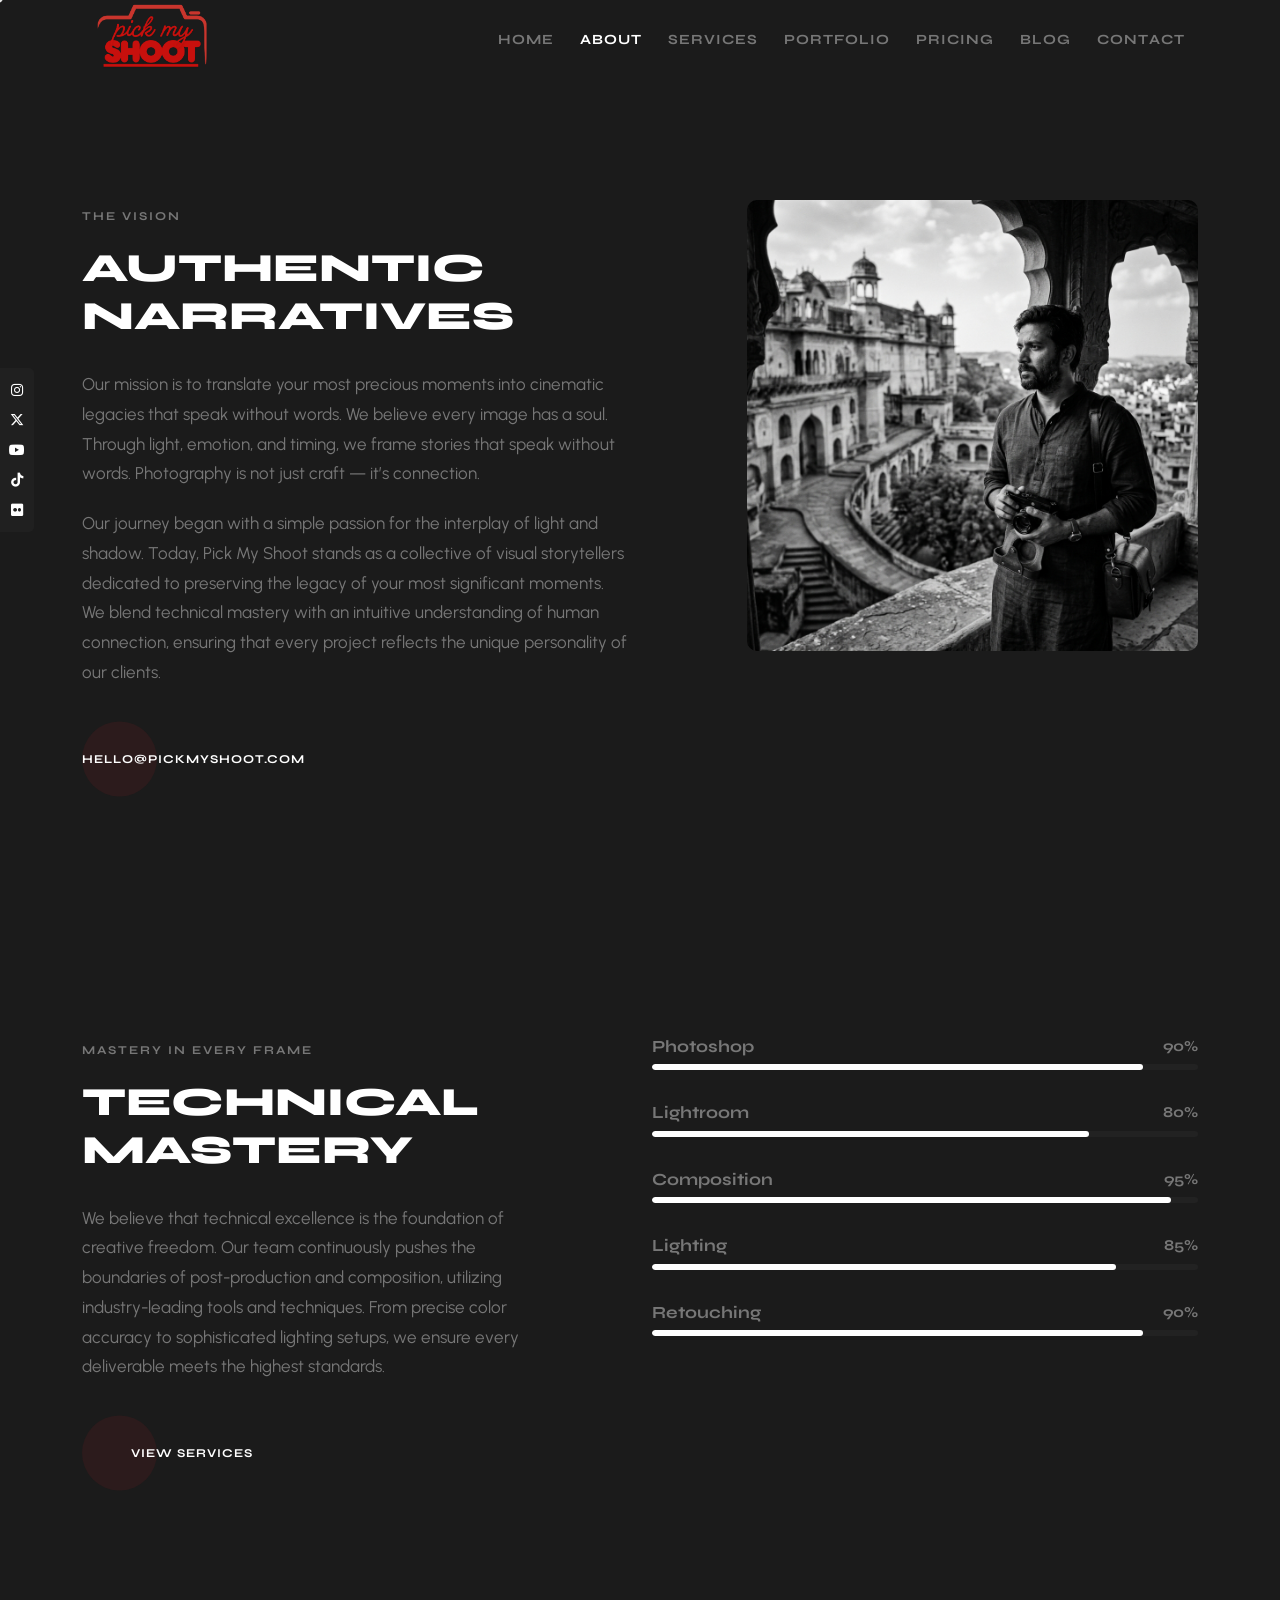
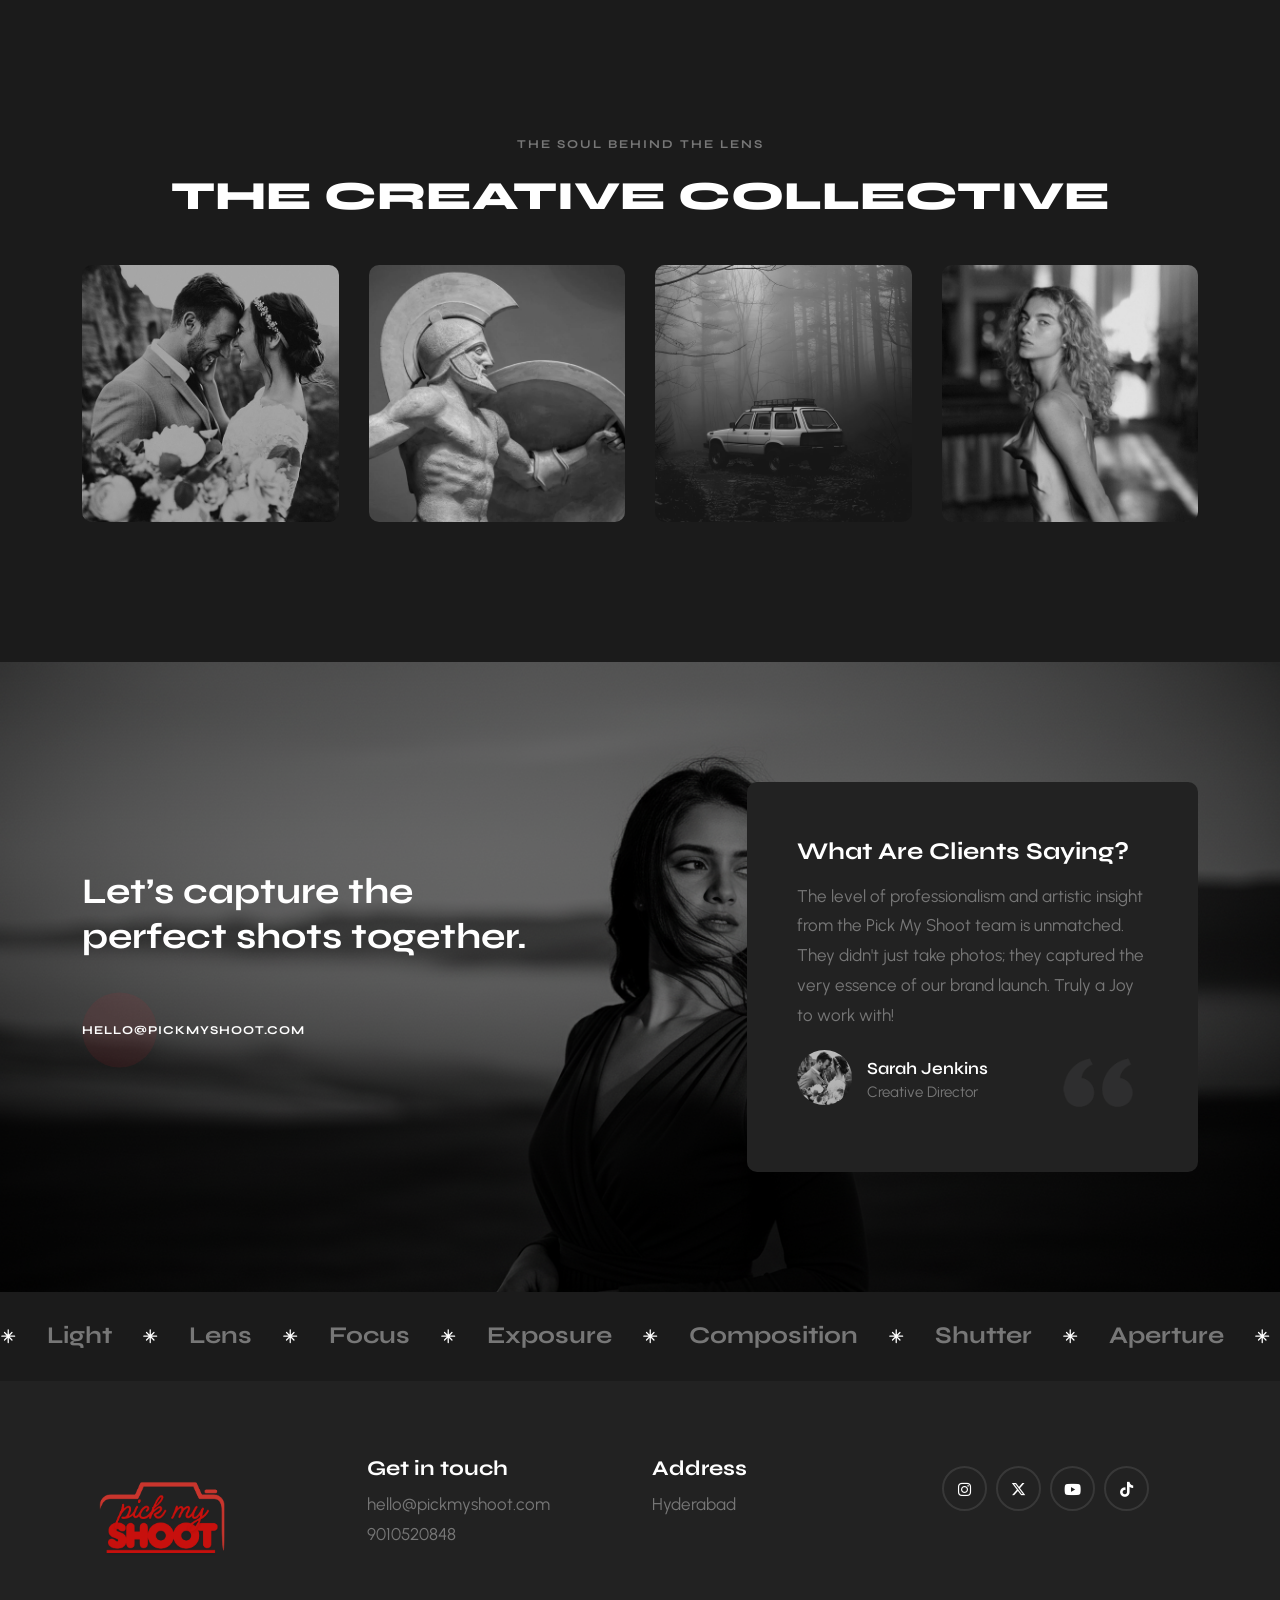
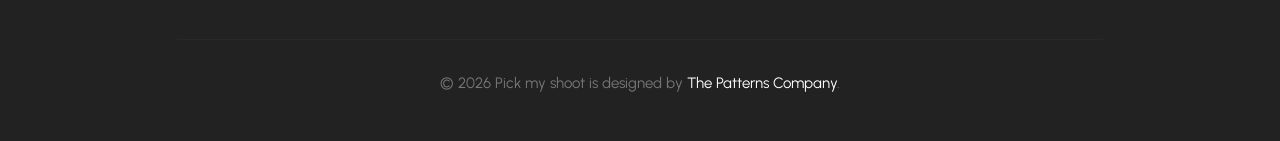
==== commit a9d3c12c: "j" ====
--- a/about.html
+++ b/about.html
@@ -208,7 +208,8 @@
                             </div>
                         </div>
                         <div class="item">
-                            <div class="img"><a href="#"><img src="images/01.jpg" alt="Emma Rossi" loading="lazy"></a>
+                            <div class="img"><a href="#"><img src="assets/heropic.png" alt="Emma Rossi"
+                                        loading="lazy"></a>
                             </div>
                             <div class="bg"></div>
                             <div class="con">
@@ -237,7 +238,7 @@
     <!-- Testiominals -->
     <section id="testimonials" class="testimonials">
         <div class="background bg-img bg-imgfixed section-padding" data-overlay-dark="5"
-            data-background="images/01.jpg">
+            data-background="assets/heropic.png">
             <div class="container">
                 <div class="row align-items-center">
                     <!-- Work together -->
--- a/css/style.css
+++ b/css/style.css
@@ -875,9 +875,6 @@
 .navbar-toggler[aria-expanded="true"] .ti-menu:before {
     content: "\e646"; /* themify ti-close icon */
 }
-        transform: translateY(0);
-    }
-}
 @media screen and (max-width: 991px) {
     .navbar {
         padding-left: 0px;
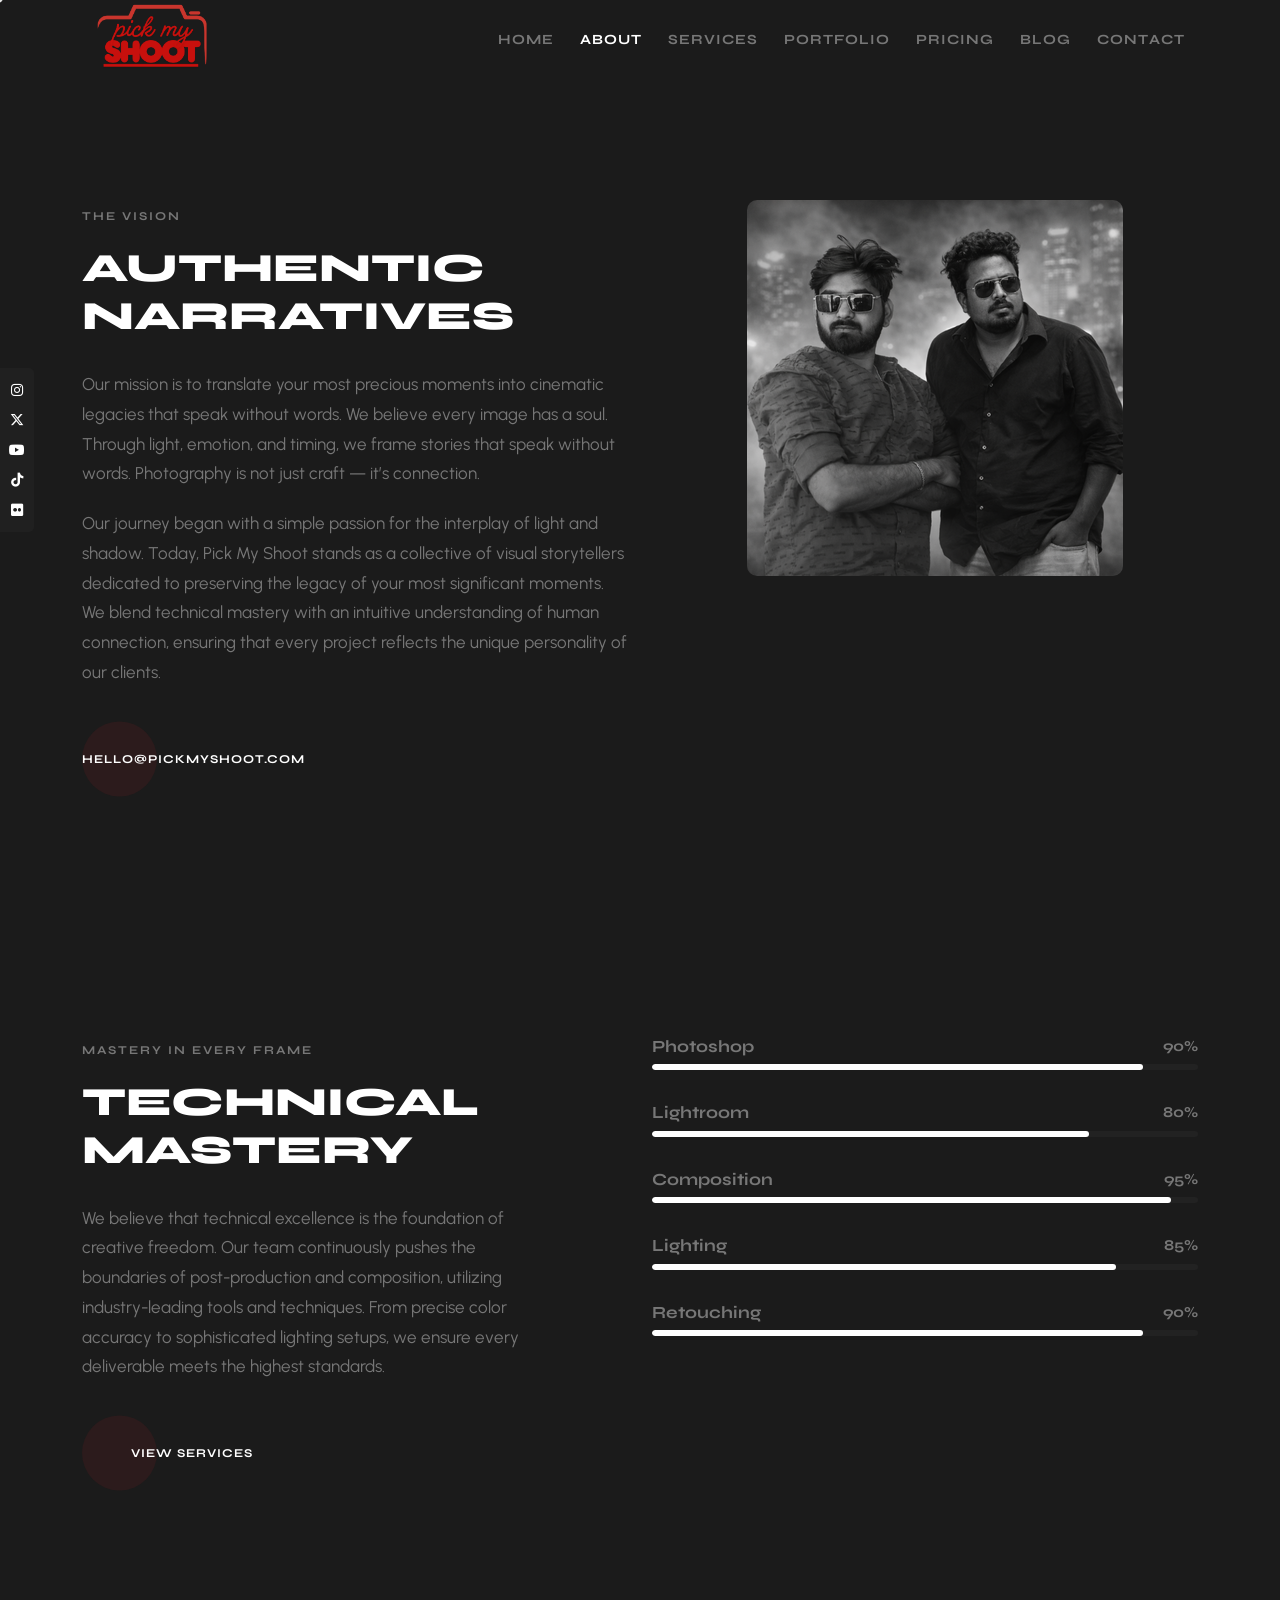
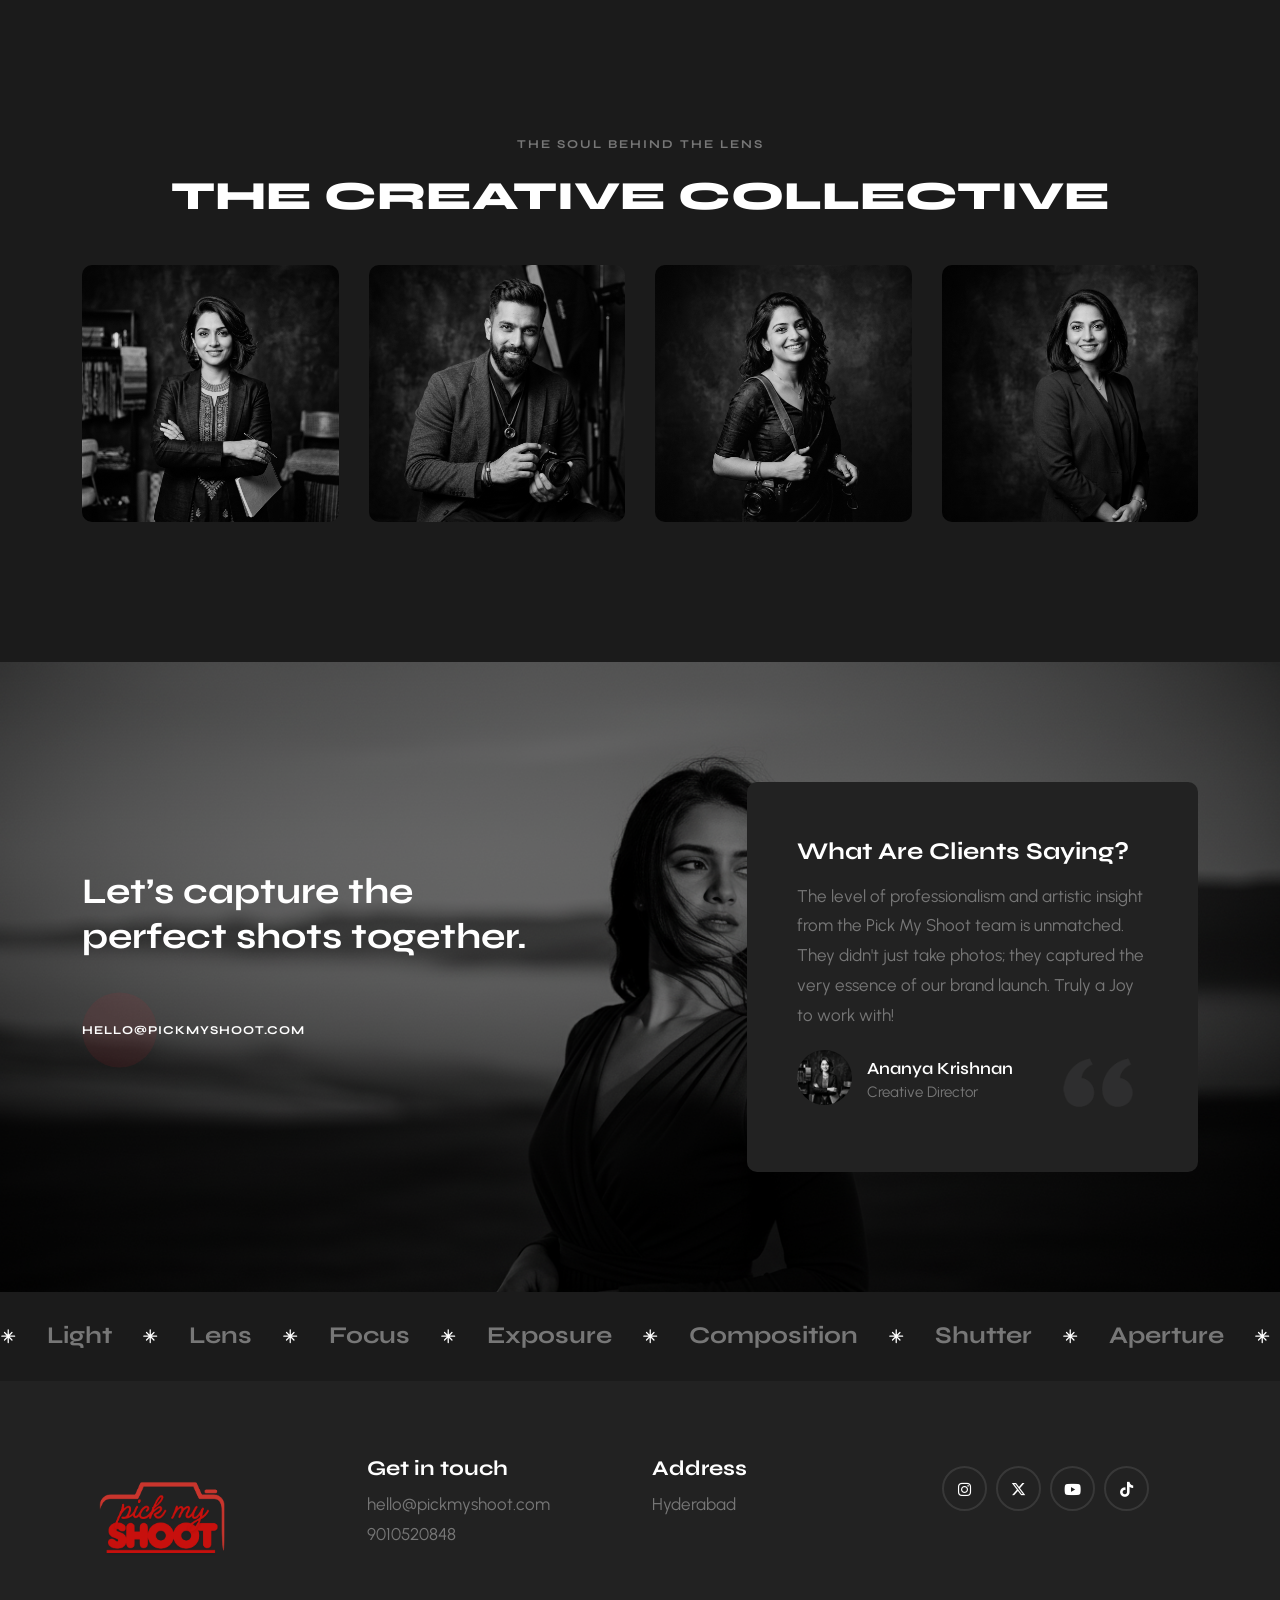
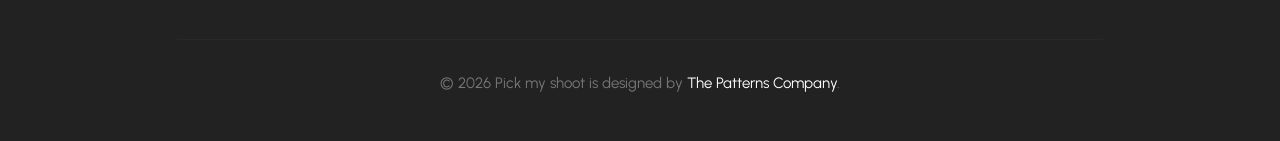
==== commit 4c38b5d9: "sdvfgh" ====
--- a/about.html
+++ b/about.html
@@ -99,7 +99,7 @@
                     </div>
                 </div>
                 <div class="col-md-5 offset-md-1">
-                    <div class="reveal-effect"><img src="images/about_indian.png" class="img-fluid br-10px"
+                    <div class="reveal-effect"><img src="assets/about1.png" class="img-fluid br-10px"
                             alt="Pick My Shoot" loading="lazy"></div>
                 </div>
             </div>
@@ -164,68 +164,68 @@
                 <div class="col-md-12">
                     <div class="owl-carousel owl-theme">
                         <div class="item">
-                            <div class="img"><a href="#"><img src="images/1.jpg" alt="Olivia Vance" loading="lazy"></a>
-                            </div>
-                            <div class="bg"></div>
-                            <div class="con">
-                                <a href="#">
-                                    <div class="title"><span>Olivia Vance</span></div>
+                            <div class="img"><a href="#"><img src="images/1.jpg" alt="Priya Sharma" loading="lazy"></a>
+                            </div>
+                            <div class="bg"></div>
+                            <div class="con">
+                                <a href="#">
+                                    <div class="title"><span>Priya Sharma</span></div>
                                     <div class="subtitle"><span>Founder & Creative Director</span></div>
                                 </a>
                             </div>
                         </div>
                         <div class="item">
-                            <div class="img"><a href="#"><img src="images/2.jpg" alt="James Sterling"
+                            <div class="img"><a href="#"><img src="images/2.jpg" alt="Arjun Reddy"
                                         loading="lazy"></a></div>
                             <div class="bg"></div>
                             <div class="con">
                                 <a href="#">
-                                    <div class="title"><span>James Sterling</span></div>
+                                    <div class="title"><span>Arjun Reddy</span></div>
                                     <div class="subtitle"><span>Principal Fashion Photographer</span></div>
                                 </a>
                             </div>
                         </div>
                         <div class="item">
-                            <div class="img"><a href="#"><img src="images/3.jpg" alt="Sophia Bennett"
+                            <div class="img"><a href="#"><img src="images/3.jpg" alt="Meera Iyer"
                                         loading="lazy"></a></div>
                             <div class="bg"></div>
                             <div class="con">
                                 <a href="#">
-                                    <div class="title"><span>Sophia Bennett</span></div>
+                                    <div class="title"><span>Meera Iyer</span></div>
                                     <div class="subtitle"><span>Lead Wedding Photographer</span></div>
                                 </a>
                             </div>
                         </div>
                         <div class="item">
-                            <div class="img"><a href="#"><img src="images/4.jpg" alt="Franklin Hayes"
+                            <div class="img"><a href="#"><img src="images/4.jpg" alt="Neha Kapoor"
                                         loading="lazy"></a></div>
                             <div class="bg"></div>
                             <div class="con">
                                 <a href="#">
-                                    <div class="title"><span>Franklin Hayes</span></div>
+                                    <div class="title"><span>Neha Kapoor</span></div>
                                     <div class="subtitle"><span>Senior Digital Editor & Colorist</span></div>
                                 </a>
                             </div>
                         </div>
                         <div class="item">
-                            <div class="img"><a href="#"><img src="assets/heropic.png" alt="Emma Rossi"
+                            <div class="img"><a href="#"><img src="images/01.jpg" alt="Rohit Menon"
                                         loading="lazy"></a>
                             </div>
                             <div class="bg"></div>
                             <div class="con">
                                 <a href="#">
-                                    <div class="title"><span>Emma Rossi</span></div>
+                                    <div class="title"><span>Rohit Menon</span></div>
                                     <div class="subtitle"><span>Lighting Architect & Operations Manager</span></div>
                                 </a>
                             </div>
                         </div>
                         <div class="item">
-                            <div class="img"><a href="#"><img src="images/02.jpg" alt="Emily Thorne" loading="lazy"></a>
-                            </div>
-                            <div class="bg"></div>
-                            <div class="con">
-                                <a href="#">
-                                    <div class="title"><span>Emily Thorne</span></div>
+                            <div class="img"><a href="#"><img src="images/02.jpg" alt="Vikram Desai" loading="lazy"></a>
+                            </div>
+                            <div class="bg"></div>
+                            <div class="con">
+                                <a href="#">
+                                    <div class="title"><span>Vikram Desai</span></div>
                                     <div class="subtitle"><span>Certified Aerial Cinematographer</span></div>
                                 </a>
                             </div>
@@ -263,7 +263,7 @@
                                         <div class="author-img"> <img src="images/1.jpg" alt="" loading="lazy">
                                         </div>
                                         <div class="cont">
-                                            <h6>Sarah Jenkins</h6> <span>Creative Director</span>
+                                            <h6>Ananya Krishnan</h6> <span>Creative Director</span>
                                         </div>
                                     </div>
                                 </div>
@@ -276,7 +276,7 @@
                                         <div class="author-img"> <img src="images/2.jpg" alt="" loading="lazy">
                                         </div>
                                         <div class="cont">
-                                            <h6>Michael Ross</h6> <span>Event Planner</span>
+                                            <h6>Rajesh Nair</h6> <span>Event Planner</span>
                                         </div>
                                     </div>
                                 </div>
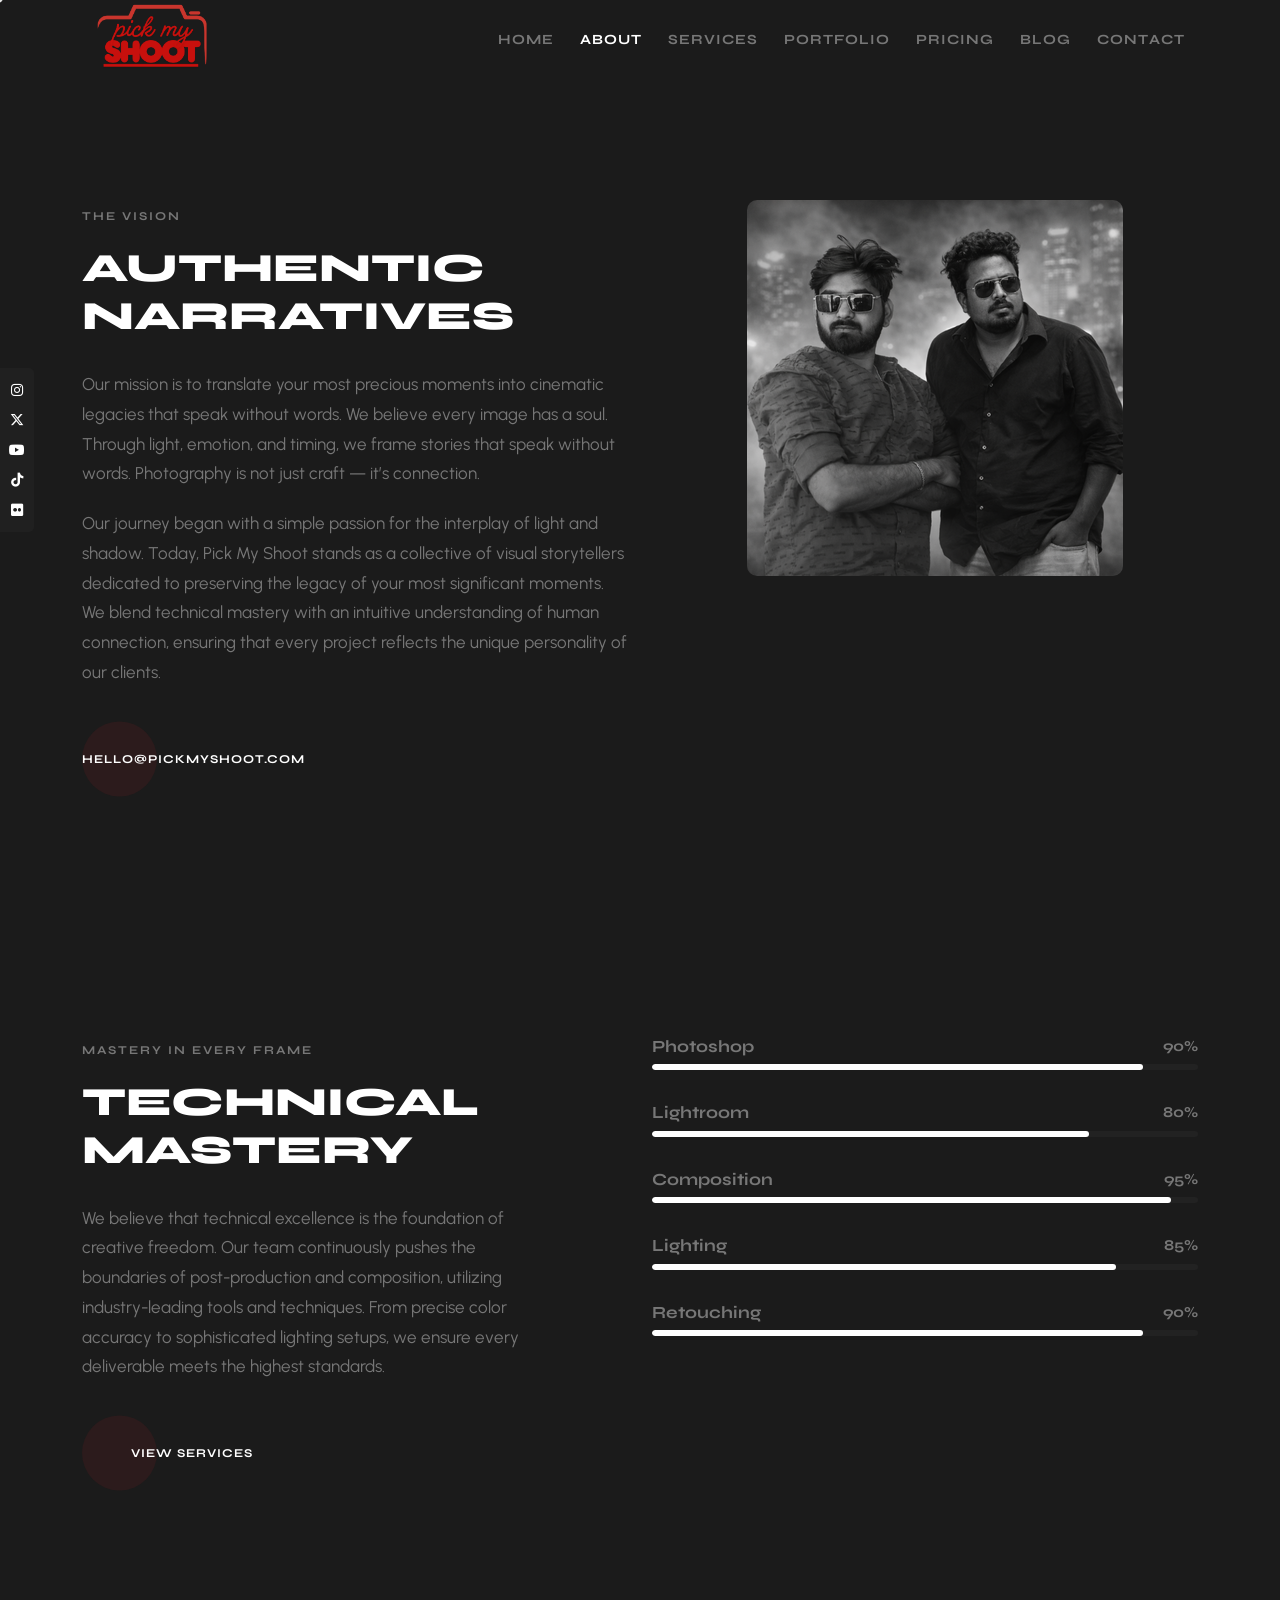
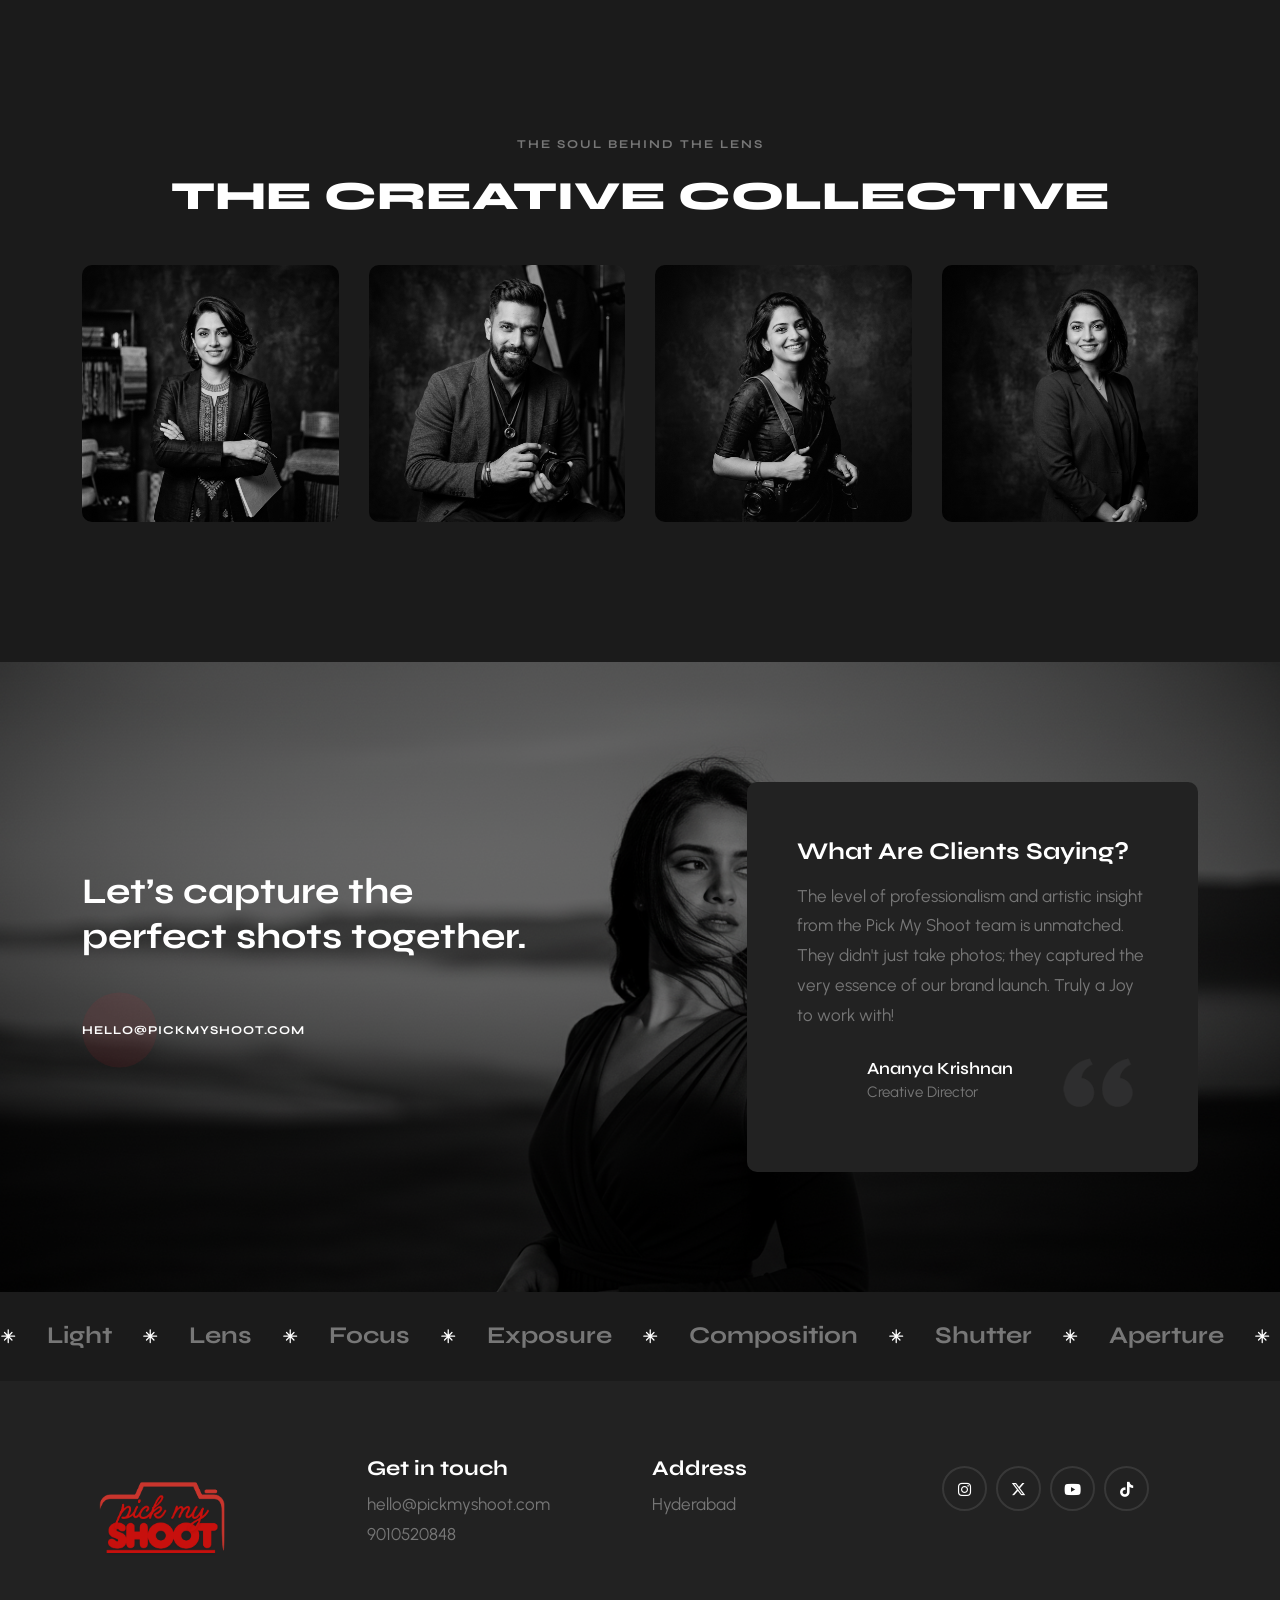
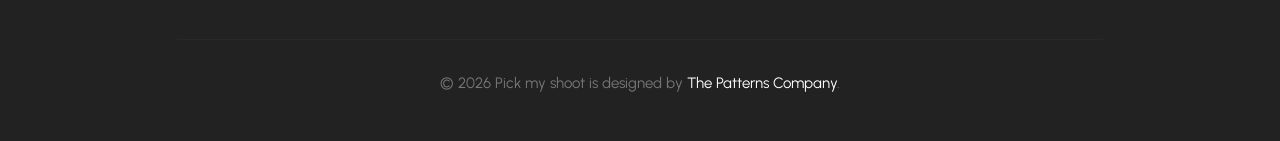
==== commit 675c5072: "dvf" ====
--- a/about.html
+++ b/about.html
@@ -260,8 +260,7 @@
                                         brand launch. Truly a Joy to work with!</p>
                                     <span class="quote"><img src="images/quot.png" alt="" loading="lazy"></span>
                                     <div class="info">
-                                        <div class="author-img"> <img src="images/1.jpg" alt="" loading="lazy">
-                                        </div>
+                                        <!-- <div class="author-img"> <img src="" alt="" loading="lazy"> </div> -->
                                         <div class="cont">
                                             <h6>Ananya Krishnan</h6> <span>Creative Director</span>
                                         </div>
@@ -273,8 +272,7 @@
                                         seamless and the results were breathtaking.</p>
                                     <span class="quote"><img src="images/quot.png" alt="" loading="lazy"></span>
                                     <div class="info">
-                                        <div class="author-img"> <img src="images/2.jpg" alt="" loading="lazy">
-                                        </div>
+                                        <!-- <div class="author-img"> <img src="" alt="" loading="lazy"> </div> -->
                                         <div class="cont">
                                             <h6>Rajesh Nair</h6> <span>Event Planner</span>
                                         </div>
